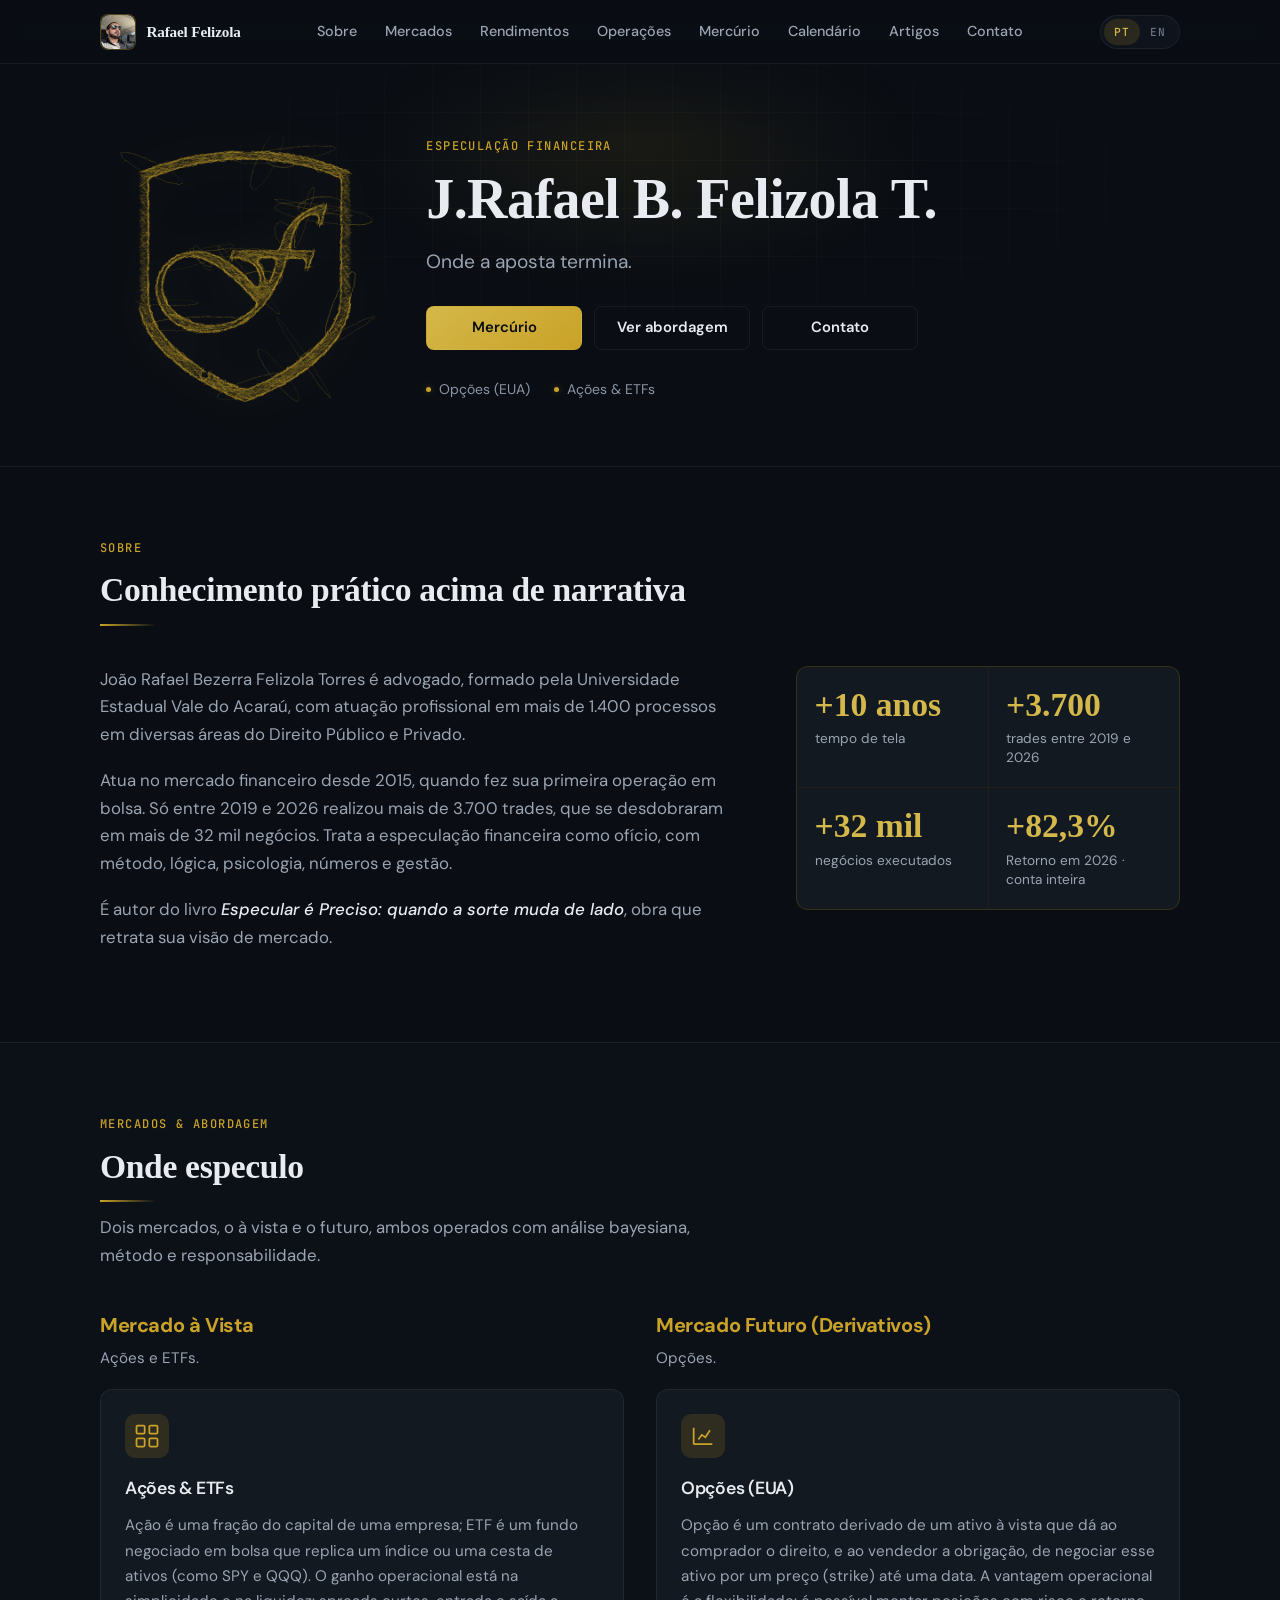
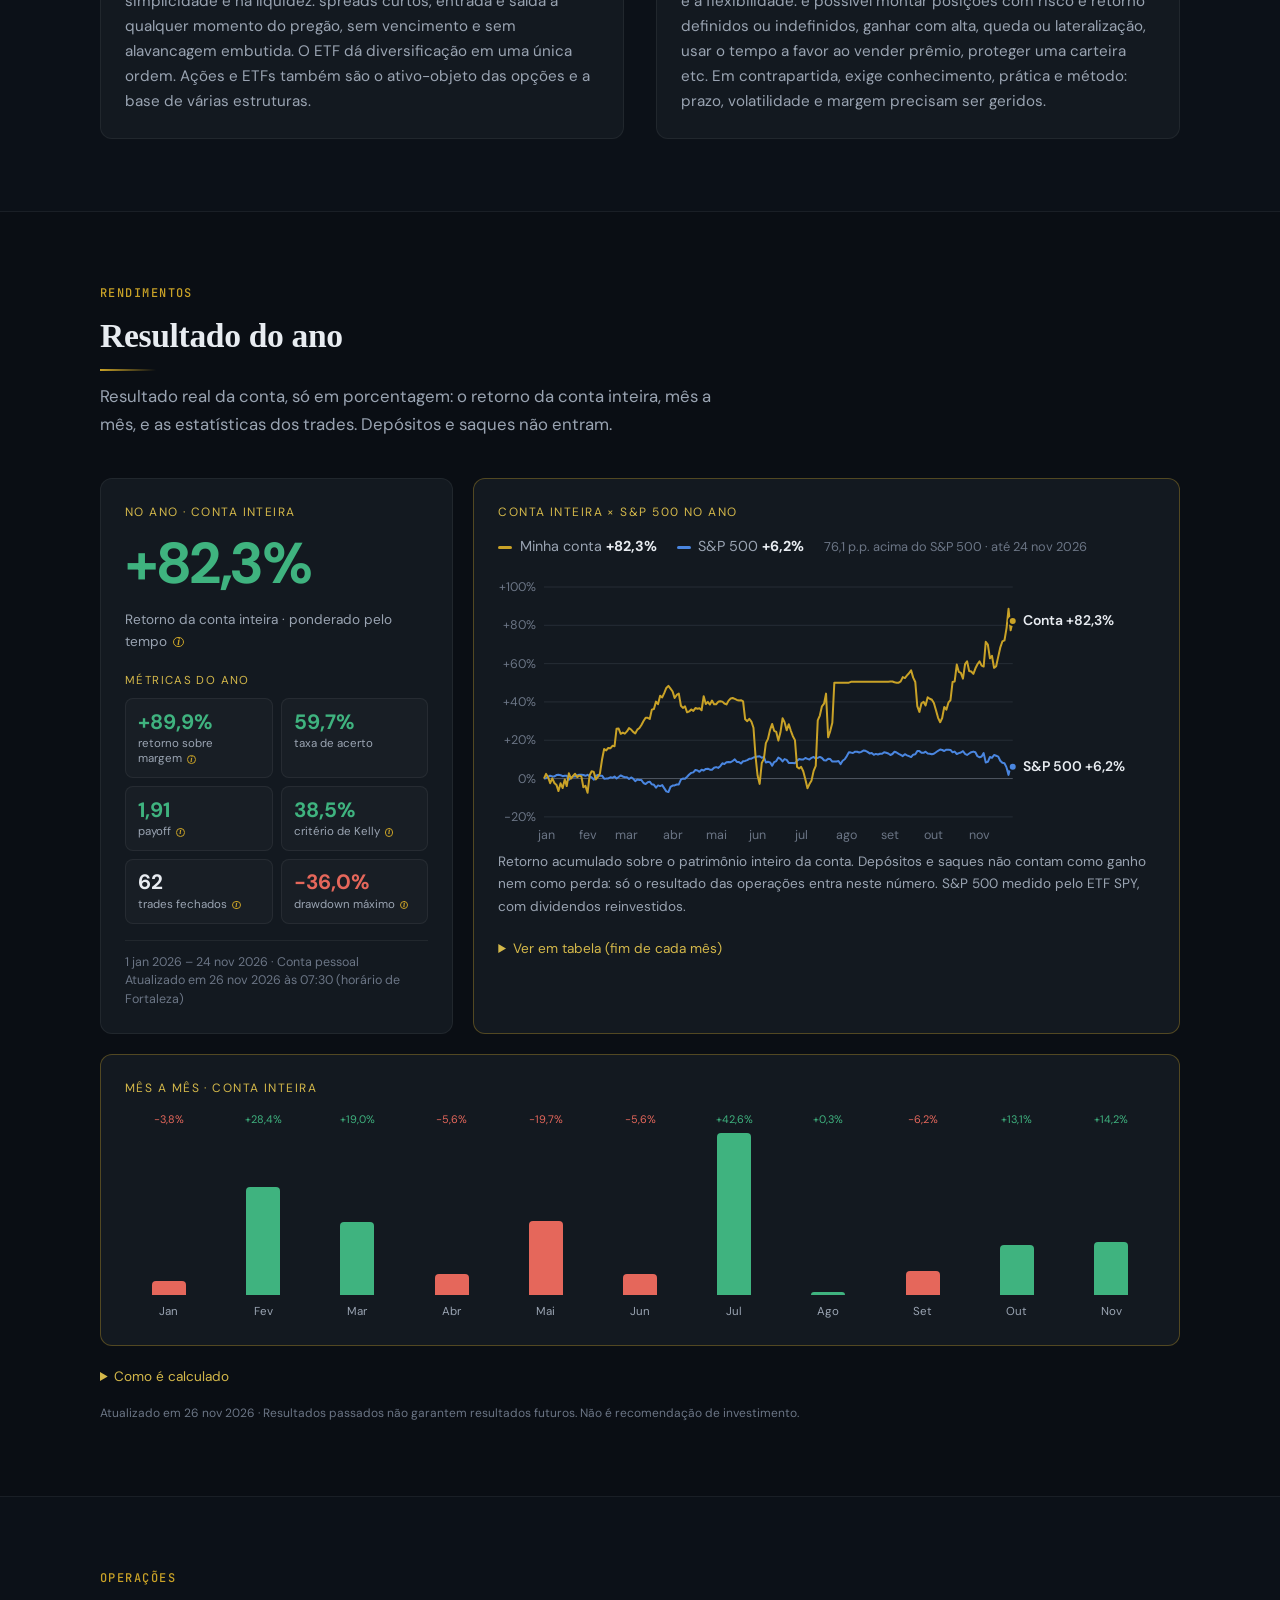
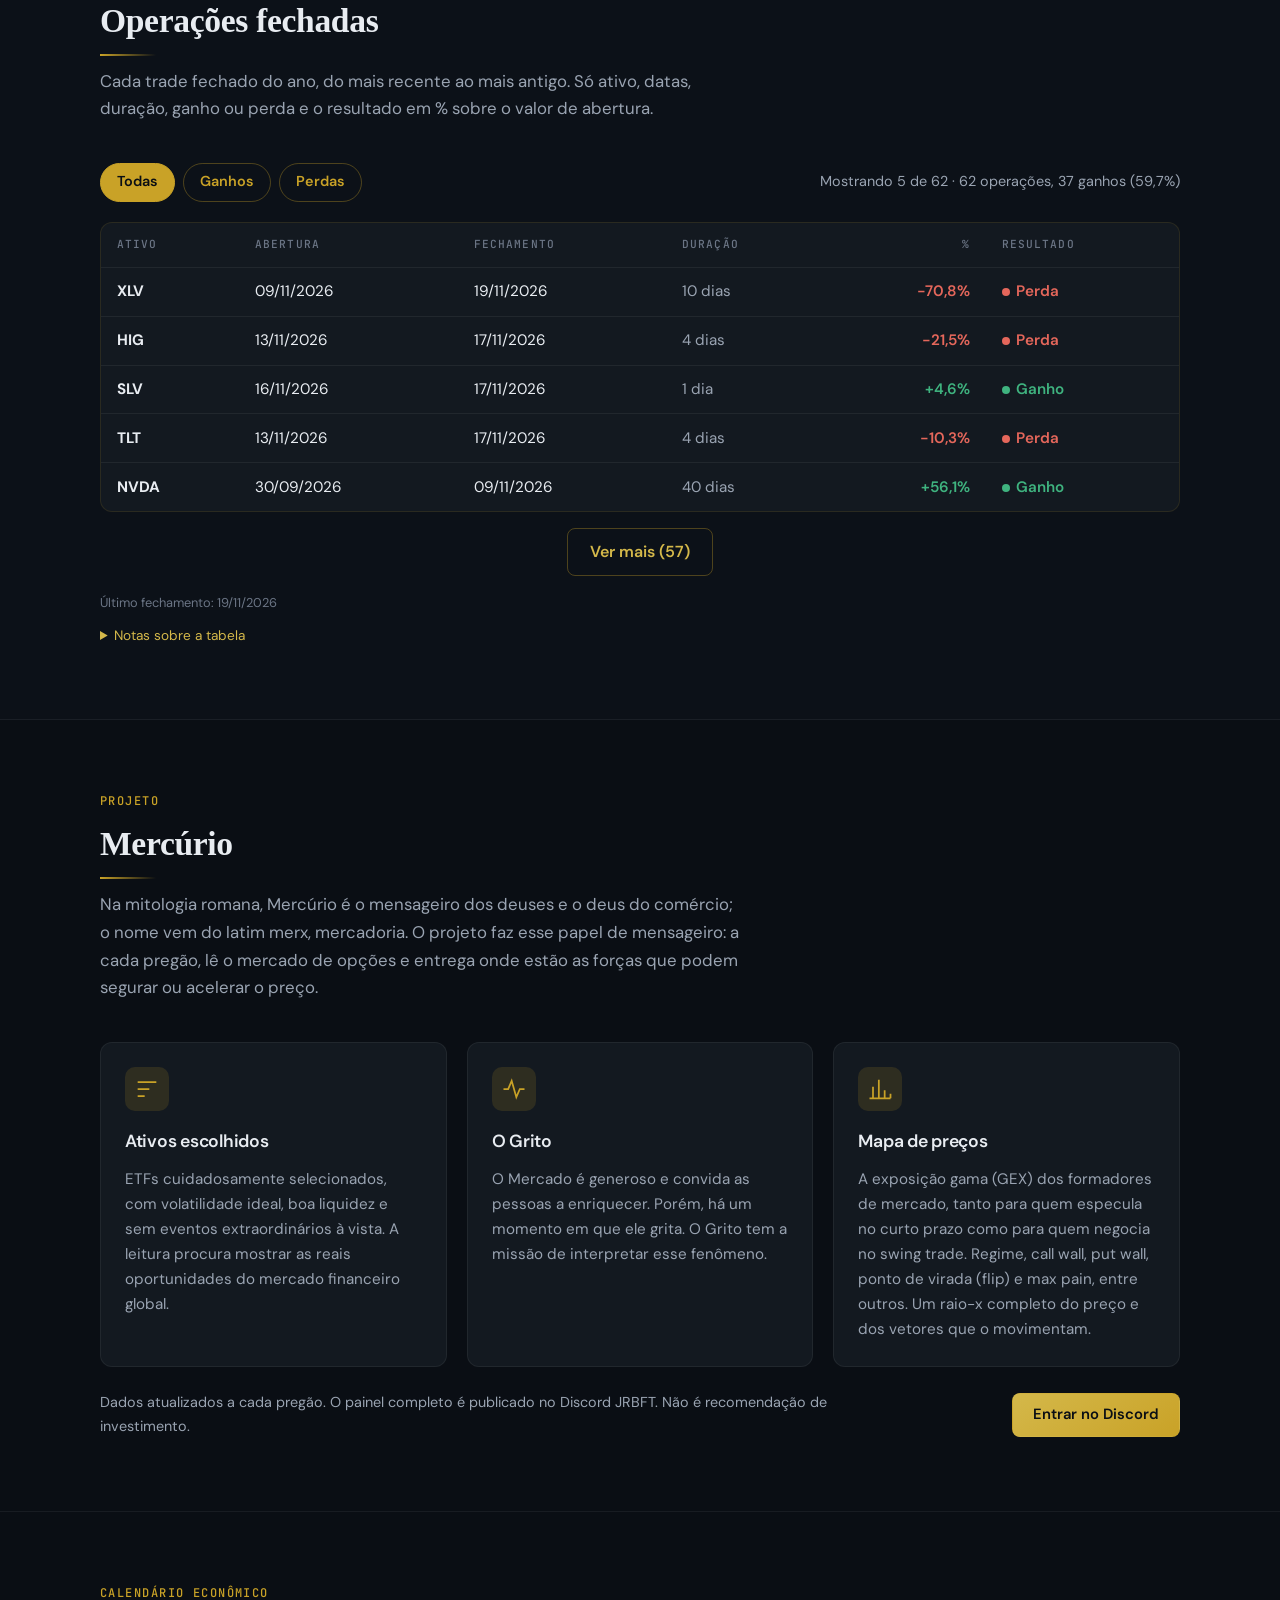
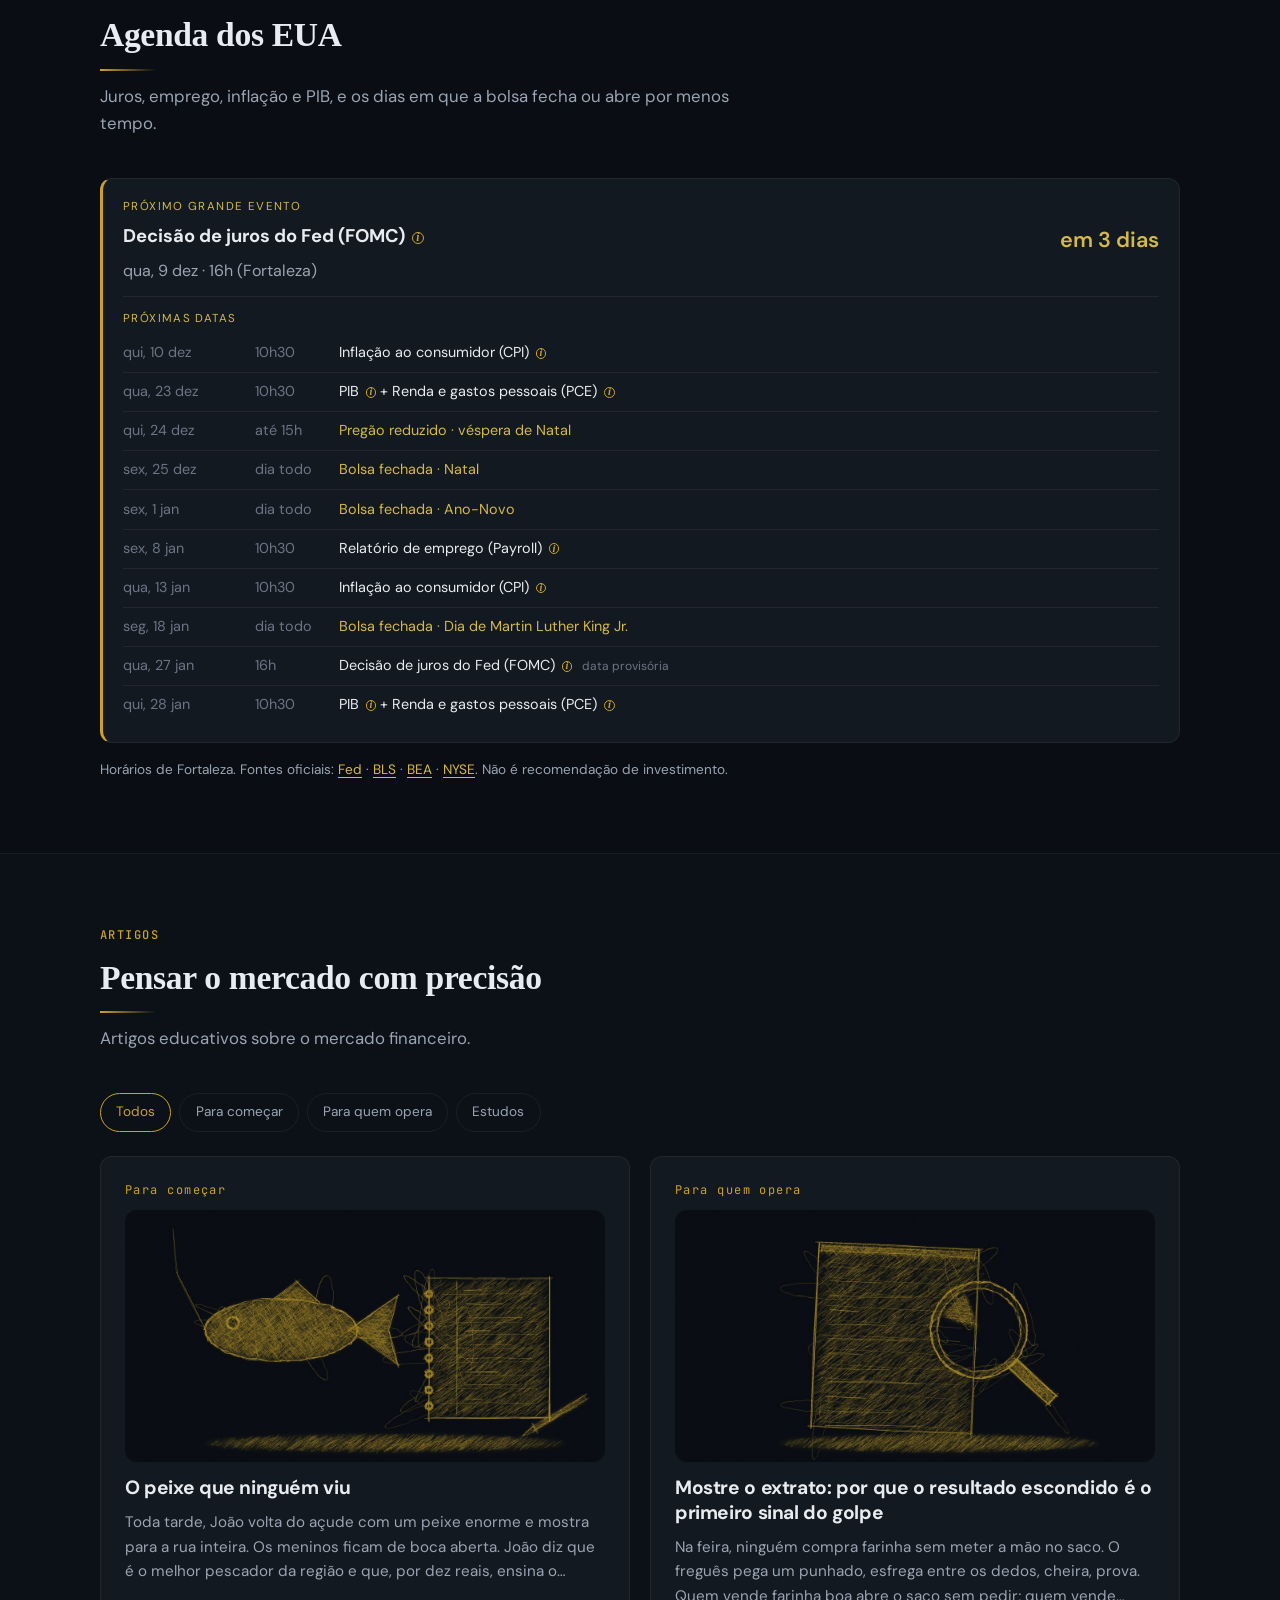
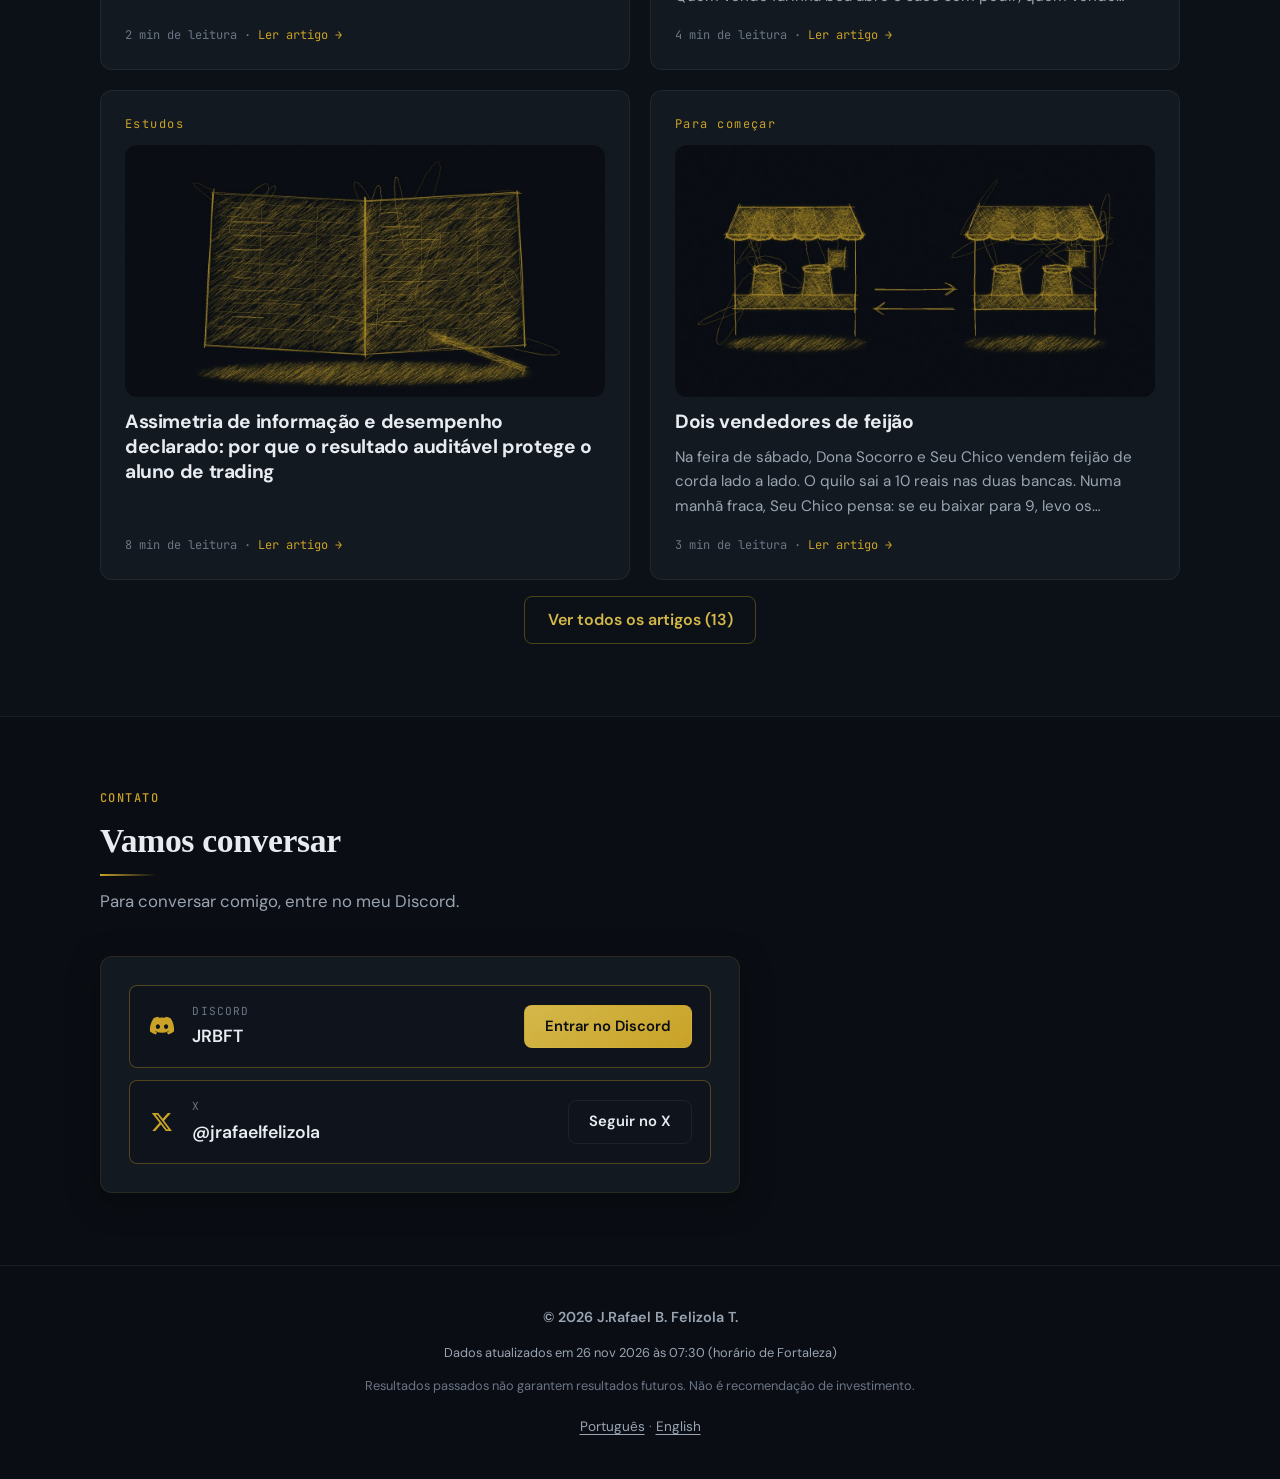
==== index.html @ 3a99558f "Site: atualizacao 2026-11-26 14:23 (publicado pelo Rafael via publicar-site.ps1)" ====
<!DOCTYPE html>
<html lang="pt-BR">
<head>
  <meta charset="UTF-8">
  <meta name="viewport" content="width=device-width, initial-scale=1.0">
  <meta name="description" content="J.Rafael B. Felizola T. — especulação com disciplina e responsabilidade em opções, ações & ETFs dos EUA.">
  <meta name="author" content="J.Rafael B. Felizola T.">
  <meta name="theme-color" content="#0a0e14">
  <link rel="canonical" href="https://felizolarafael-bot.github.io/rafael-felizola/">
  <meta property="og:type" content="website">
  <meta property="og:site_name" content="J.Rafael B. Felizola T.">
  <meta property="og:title" content="J.Rafael B. Felizola T. | Onde a aposta termina.">
  <meta property="og:description" content="Especulação com disciplina e responsabilidade em opções, ações &amp; ETFs dos EUA.">
  <meta property="og:url" content="https://felizolarafael-bot.github.io/rafael-felizola/">
  <meta property="og:image" content="https://felizolarafael-bot.github.io/rafael-felizola/assets/img/compartilhar.jpg">
  <meta property="og:image:width" content="1200">
  <meta property="og:image:height" content="630">
  <meta property="og:image:alt" content="J.Rafael B. Felizola T. — Onde a aposta termina.">
  <meta property="og:locale" content="pt_BR">
  <meta name="twitter:card" content="summary_large_image">
  <meta name="twitter:title" content="J.Rafael B. Felizola T. | Onde a aposta termina.">
  <meta name="twitter:description" content="Especulação com disciplina e responsabilidade em opções, ações &amp; ETFs dos EUA.">
  <meta name="twitter:image" content="https://felizolarafael-bot.github.io/rafael-felizola/assets/img/compartilhar.jpg">
  <title>J.Rafael B. Felizola T. | Trader de opções, ações e ETFs dos EUA</title>
  <link rel="preconnect" href="https://fonts.googleapis.com">
  <link rel="preconnect" href="https://fonts.gstatic.com" crossorigin>
  <link href="https://fonts.googleapis.com/css2?family=DM+Sans:ital,opsz,wght@0,9..40,400;0,9..40,500;0,9..40,600;0,9..40,700;1,9..40,400&family=EB+Garamond:ital,wght@0,400;0,500;0,600;0,700;1,400;1,500&family=JetBrains+Mono:wght@400;500&display=swap" rel="stylesheet">
  <link rel="stylesheet" href="assets/css/style.css?v=3e541e716c">
  <link rel="icon" href="assets/img/favicon.ico?v=e6ac0f9904" sizes="any">
  <link rel="icon" type="image/png" sizes="32x32" href="assets/img/favicon-32.png?v=fe10eb4a48">
  <link rel="apple-touch-icon" href="assets/img/apple-touch-icon.png?v=87b5f9a053">
  <script type="application/ld+json">
  {"@context":"https://schema.org","@type":"WebSite","name":"J.Rafael B. Felizola T.","url":"https://felizolarafael-bot.github.io/rafael-felizola/","inLanguage":["pt-BR","en"],"author":{"@type":"Person","name":"J.Rafael B. Felizola T.","url":"https://felizolarafael-bot.github.io/rafael-felizola/","image":"https://felizolarafael-bot.github.io/rafael-felizola/assets/img/foto.jpg","jobTitle":"Trader"}}
  </script>
</head>
<body>
  <a class="skip-link" href="#main" data-i18n="skip">Ir para o conteúdo</a>

  <header class="site-header">
    <div class="container header-inner">
      <a href="#hero" class="logo" aria-label="Rafael Felizola">
        <span class="logo-mark logo-photo"><img src="assets/img/foto.jpg?v=6bd47fc9e8" alt="" width="36" height="36"></span>
        <span class="logo-text">Rafael Felizola</span>
      </a>
      <nav class="nav" aria-label="Principal">
        <ul class="nav-list">
          <li><a href="#about" data-i18n="nav.about">Sobre</a></li>
          <li><a href="#markets" data-i18n="nav.markets">Mercados</a></li>
          <li><a href="#performance" data-i18n="nav.perf">Rendimentos</a></li>
          <li><a href="#trades" data-i18n="nav.trades">Operações</a></li>
          <li><a href="#mercurio" data-i18n="nav.gex">Mercúrio</a></li>
          <li><a href="#calendar" data-i18n="nav.calendar">Calendário</a></li>
          <li><a href="#insights" data-i18n="nav.insights">Artigos</a></li>
          <li><a href="#contact" data-i18n="nav.contact">Contato</a></li>
        </ul>
      </nav>
      <div class="header-actions">
        <div class="lang-switcher" role="group" aria-label="Idioma / Language">
          <button type="button" class="lang-btn is-active" data-lang="pt" aria-pressed="true">PT</button>
          <button type="button" class="lang-btn" data-lang="en" aria-pressed="false">EN</button>
        </div>
        <button type="button" class="menu-toggle" aria-expanded="false" aria-controls="mobile-nav" aria-label="Menu">
          <span class="menu-bar"></span><span class="menu-bar"></span><span class="menu-bar"></span>
        </button>
      </div>
    </div>
    <nav id="mobile-nav" class="mobile-nav" hidden>
      <ul>
        <li><a href="#about" data-i18n="nav.about">Sobre</a></li>
        <li><a href="#markets" data-i18n="nav.markets">Mercados</a></li>
        <li><a href="#performance" data-i18n="nav.perf">Rendimentos</a></li>
        <li><a href="#trades" data-i18n="nav.trades">Operações</a></li>
        <li><a href="#mercurio" data-i18n="nav.gex">Mercúrio</a></li>
        <li><a href="#calendar" data-i18n="nav.calendar">Calendário</a></li>
        <li><a href="#insights" data-i18n="nav.insights">Artigos</a></li>
        <li><a href="#contact" data-i18n="nav.contact">Contato</a></li>
      </ul>
    </nav>
  </header>

  <main id="main">
    <!-- 1. INÍCIO -->
    <section id="hero" class="hero">
      <div class="hero-grid" aria-hidden="true"></div>
      <div class="container hero-inner hero-brand">
        <img class="hero-shield" src="assets/img/brasao.png?v=621fefd717" alt="">
        <div class="hero-text">
        <p class="eyebrow" data-i18n="hero.eyebrow">Especulação financeira</p>
        <h1 class="hero-title">J.Rafael B. Felizola&nbsp;T.</h1>
        <p class="hero-tagline" data-i18n="hero.tagline">Onde a aposta termina.</p>
        <div class="hero-actions">
          <a href="#mercurio" class="btn btn-primary" data-i18n="hero.cta_gex">Mercúrio</a>
          <a href="#markets" class="btn btn-ghost" data-i18n="hero.cta_primary">Ver abordagem</a>
          <a href="#contact" class="btn btn-ghost" data-i18n="hero.cta_secondary">Contato</a>
        </div>
        <ul class="hero-markets" aria-label="Mercados">
          <li><span class="dot"></span><span data-i18n="hero.m1">Opções (EUA)</span></li>
          <li><span class="dot"></span><span data-i18n="hero.m2">Ações &amp; ETFs</span></li>
        </ul>
        </div>
      </div>
    </section>

    <!-- 2. SOBRE -->
    <section id="about" class="section">
      <div class="container">
        <header class="section-header">
          <p class="eyebrow" data-i18n="about.eyebrow">Sobre</p>
          <h2 data-i18n="about.title">Conhecimento prático acima de narrativa</h2>
        </header>
        <div class="about-layout">
        <div class="about-copy">
          <p data-i18n="about.lead">João Rafael Bezerra Felizola Torres é advogado, formado pela Universidade Estadual Vale do Acaraú, com atuação profissional em mais de 1.400 processos em diversas áreas do Direito Público e Privado.</p>
          <p data-i18n="about.p2">Atua no mercado financeiro desde 2015, quando fez sua primeira operação em bolsa. Só entre 2019 e 2026 realizou mais de 3.700 trades, que se desdobraram em mais de 32 mil negócios. Trata a especulação financeira como ofício, com método, lógica, psicologia, números e gestão.</p>
          <p data-i18n="about.p3" data-i18n-html>É autor do livro <em>Especular é Preciso: quando a sorte muda de lado</em>, obra que retrata sua visão de mercado.</p>
        </div>
        <dl class="about-facts">
          <div><dt id="about-years">+10 anos</dt><dd data-i18n="about.f1">tempo de tela</dd></div>
          <div><dt data-i18n="about.n2">+3.700</dt><dd data-i18n="about.f2">trades entre 2019 e 2026</dd></div>
          <div><dt data-i18n="about.n3">+32 mil</dt><dd data-i18n="about.f3">negócios executados</dd></div>
          <div><dt id="about-roi">—</dt><dd id="about-roi-l">Retorno no ano · conta inteira</dd></div>
        </dl>
        </div>
      </div>
    </section>

    <!-- 3. MERCADOS -->
    <section id="markets" class="section section-alt">
      <div class="container">
        <header class="section-header">
          <p class="eyebrow" data-i18n="markets.eyebrow">Mercados &amp; abordagem</p>
          <h2 data-i18n="markets.title">Onde especulo</h2>
          <p class="section-lead" data-i18n="markets.lead">Dois mercados, o à vista e o futuro, ambos operados com análise bayesiana, método e responsabilidade.</p>
        </header>
        <div class="market-groups">
          <div class="market-group">
            <h3 class="market-group-title" data-i18n="markets.spot_title">Mercado à Vista</h3>
            <p class="market-group-lead" data-i18n="markets.spot_lead">Ações e ETFs.</p>
            <div class="cards market-cards">
              <article class="card">
                <div class="card-icon" aria-hidden="true">
                  <svg width="28" height="28" viewBox="0 0 24 24" fill="none" stroke="currentColor" stroke-width="1.5"><rect x="3" y="3" width="7" height="7" rx="1"/><rect x="14" y="3" width="7" height="7" rx="1"/><rect x="3" y="14" width="7" height="7" rx="1"/><rect x="14" y="14" width="7" height="7" rx="1"/></svg>
                </div>
                <h3 data-i18n="markets.eq_title">Ações &amp; ETFs</h3>
                <p data-i18n="markets.eq_body">Ação é uma fração do capital de uma empresa; ETF é um fundo negociado em bolsa que replica um índice ou uma cesta de ativos (como SPY e QQQ). O ganho operacional está na simplicidade e na liquidez: spreads curtos, entrada e saída a qualquer momento do pregão, sem vencimento e sem alavancagem embutida. O ETF dá diversificação em uma única ordem. Ações e ETFs também são o ativo-objeto das opções e a base de várias estruturas.</p>
              </article>
            </div>
          </div>
          <div class="market-group">
            <h3 class="market-group-title" data-i18n="markets.deriv_title">Mercado Futuro (Derivativos)</h3>
            <p class="market-group-lead" data-i18n="markets.deriv_lead">Opções.</p>
            <div class="cards market-cards">
              <article class="card">
                <div class="card-icon" aria-hidden="true">
                  <svg width="28" height="28" viewBox="0 0 24 24" fill="none" stroke="currentColor" stroke-width="1.5"><path d="M4 19V5M4 19h16M8 15l3-4 3 2 4-6"/></svg>
                </div>
                <h3 data-i18n="markets.opt_title">Opções (EUA)</h3>
                <p data-i18n="markets.opt_body">Opção é um contrato derivado de um ativo à vista que dá ao comprador o direito, e ao vendedor a obrigação, de negociar esse ativo por um preço (strike) até uma data. A vantagem operacional é a flexibilidade: é possível montar posições com risco e retorno definidos ou indefinidos, ganhar com alta, queda ou lateralização, usar o tempo a favor ao vender prêmio, proteger uma carteira etc. Em contrapartida, exige conhecimento, prática e método: prazo, volatilidade e margem precisam ser geridos.</p>
              </article>
            </div>
          </div>
        </div>
      </div>
    </section>

    <!-- 4. RENDIMENTOS (dados: data/performance.json, gerado pelo TT Journal) -->
    <section id="performance" class="section">
      <div class="container">
        <header class="section-header">
          <p class="eyebrow" data-i18n="perf.eyebrow">Rendimentos</p>
          <h2 data-i18n="perf.title">Resultado do ano</h2>
          <p class="section-lead" data-i18n="perf.lead">Resultado real da conta, só em porcentagem: o retorno da conta inteira, mês a mês, e as estatísticas dos trades. Depósitos e saques não entram.</p>
        </header>
        <div id="perf-root" class="perf">
          <p class="perf-empty" data-i18n="perf.loading">Carregando dados…</p>
        </div>
      </div>
    </section>

    <!-- 5. OPERAÇÕES FECHADAS (dados: data/trades-fechados.json, gerado pelo TT Journal; sem valores em dólar) -->
    <section id="trades" class="section section-alt">
      <div class="container">
        <header class="section-header">
          <p class="eyebrow" data-i18n="tr.eyebrow">Operações</p>
          <h2 data-i18n="tr.title">Operações fechadas</h2>
          <p class="section-lead" data-i18n="tr.lead">Cada trade fechado do ano, do mais recente ao mais antigo. Só ativo, datas, duração, ganho ou perda e o resultado em % sobre o valor de abertura.</p>
        </header>
        <div id="tr-root" class="tr">
          <p class="perf-empty" data-i18n="perf.loading">Carregando dados…</p>
        </div>
      </div>
    </section>

    <!-- 6. MERCÚRIO (descrição do projeto; o painel em si vai ao Discord JRBFT) -->
    <section id="mercurio" class="section">
      <div class="container">
        <header class="section-header">
          <p class="eyebrow" data-i18n="merc.eyebrow">Projeto</p>
          <h2 data-i18n="merc.title">Mercúrio</h2>
          <p class="section-lead" data-i18n="merc.lead">Na mitologia romana, Mercúrio é o mensageiro dos deuses e o deus do comércio; o nome vem do latim merx, mercadoria. O projeto faz esse papel de mensageiro: a cada pregão, lê o mercado de opções e entrega onde estão as forças que podem segurar ou acelerar o preço.</p>
        </header>
        <div class="cards merc-cards">
          <article class="card">
            <div class="card-icon" aria-hidden="true"><svg width="28" height="28" viewBox="0 0 24 24" fill="none" stroke="currentColor" stroke-width="1.5"><path d="M4 6h16M4 12h10M4 18h6"/></svg></div>
            <h3 data-i18n="merc.c1_title">Ativos escolhidos</h3>
            <p data-i18n="merc.c1_body" data-i18n-html>ETFs cuidadosamente selecionados, com volatilidade ideal, boa liquidez e sem eventos extraordinários à vista. A leitura procura mostrar as reais oportunidades do mercado financeiro global.</p>
          </article>
          <article class="card">
            <div class="card-icon" aria-hidden="true"><svg width="28" height="28" viewBox="0 0 24 24" fill="none" stroke="currentColor" stroke-width="1.5"><path d="M3 12h4l3-7 4 14 3-7h4"/></svg></div>
            <h3 data-i18n="merc.c2_title">O Grito</h3>
            <p data-i18n="merc.c2_body">O Mercado é generoso e convida as pessoas a enriquecer. Porém, há um momento em que ele grita. O Grito tem a missão de interpretar esse fenômeno.</p>
          </article>
          <article class="card">
            <div class="card-icon" aria-hidden="true"><svg width="28" height="28" viewBox="0 0 24 24" fill="none" stroke="currentColor" stroke-width="1.5"><path d="M3 20h18M6 20V10M11 20V4M16 20v-7M21 20v-4"/></svg></div>
            <h3 data-i18n="merc.c3_title">Mapa de preços</h3>
            <p data-i18n="merc.c3_body">A exposição gama (GEX) dos formadores de mercado, tanto para quem especula no curto prazo como para quem negocia no swing trade. Regime, call wall, put wall, ponto de virada (flip) e max pain, entre outros. Um raio-x completo do preço e dos vetores que o movimentam.</p>
          </article>
        </div>
        <div class="merc-foot">
          <p data-i18n="merc.foot">Dados atualizados a cada pregão. O painel completo é publicado no Discord JRBFT. Não é recomendação de investimento.</p>
          <a class="btn btn-primary" href="https://discord.gg/CA5g3wtX7" target="_blank" rel="noopener noreferrer" data-i18n="contact.dc_btn">Entrar no Discord</a>
        </div>
      </div>
    </section>

    <!-- 6b. CALENDARIO ECONOMICO DOS EUA (datas das agendas oficiais em data/agenda-eua.json; horarios de Fortaleza) -->
    <section id="calendar" class="section cal-section">
      <div class="container">
        <header class="section-header">
          <p class="eyebrow" data-i18n="cal.eyebrow">Calendário econômico</p>
          <h2 data-i18n="cal.title">Agenda dos EUA</h2>
          <p class="section-lead" data-i18n="cal.lead">Juros, emprego, inflação e PIB, e os dias em que a bolsa fecha ou abre por menos tempo.</p>
        </header>
        <div id="cal-next" class="cal-next" aria-live="polite" hidden></div>
        <p class="cal-src"><span data-i18n="cal.src">Horários de Fortaleza. Fontes oficiais:</span>
          <a href="https://www.federalreserve.gov/monetarypolicy/fomccalendars.htm" target="_blank" rel="noopener">Fed</a> ·
          <a href="https://www.bls.gov/schedule/" target="_blank" rel="noopener">BLS</a> ·
          <a href="https://www.bea.gov/news/schedule" target="_blank" rel="noopener">BEA</a> ·
          <a href="https://www.nyse.com/trade/hours-calendars" target="_blank" rel="noopener">NYSE</a>.
          <span data-i18n="cal.note">Não é recomendação de investimento.</span></p>
      </div>
    </section>

    <!-- 5. INSIGHTS -->
    <section id="insights" class="section section-alt">
      <div class="container">
        <header class="section-header">
          <p class="eyebrow" data-i18n="insights.eyebrow">Artigos</p>
          <h2 data-i18n="insights.title">Pensar o mercado com precisão</h2>
          <p class="section-lead" data-i18n="insights.lead">Artigos educativos sobre o mercado financeiro.</p>
        </header>
        <div id="ins-root" class="ins"></div>
      </div>
    </section>

    <!-- 6. CONTATO (e-mail provisório) -->
    <section id="contact" class="section">
      <div class="container contact-inner">
        <header class="section-header">
          <p class="eyebrow" data-i18n="contact.eyebrow">Contato</p>
          <h2 data-i18n="contact.title">Vamos conversar</h2>
          <p class="section-lead" data-i18n="contact.lead">Para conversar comigo, entre no meu Discord.</p>
        </header>
        <div class="contact-card">
          <div class="contact-discord">
            <svg class="contact-dc-icon" viewBox="0 0 24 24" width="28" height="28" aria-hidden="true"><path fill="currentColor" d="M19.3 5.3A16.6 16.6 0 0 0 15.2 4l-.5 1a15.4 15.4 0 0 0-5.4 0l-.5-1a16.6 16.6 0 0 0-4.1 1.3C2.1 9.2 1.4 13 1.7 16.7a16.7 16.7 0 0 0 5 2.5l1.1-1.7a10.8 10.8 0 0 1-1.7-.8l.4-.3a11.9 11.9 0 0 0 11 0l.4.3c-.5.3-1.1.6-1.7.8l1.1 1.7a16.6 16.6 0 0 0 5-2.5c.4-4.3-.7-8-2.9-11.4ZM8.5 14.5c-1 0-1.8-.9-1.8-2s.8-2 1.8-2 1.8.9 1.8 2-.8 2-1.8 2Zm7 0c-1 0-1.8-.9-1.8-2s.8-2 1.8-2 1.8.9 1.8 2-.8 2-1.8 2Z"/></svg>
            <div class="contact-dc-text">
              <span class="contact-label" data-i18n="contact.dc_label">Discord</span>
              <span class="contact-dc-name">JRBFT</span>
            </div>
            <a class="btn btn-primary contact-dc-btn" href="https://discord.gg/CA5g3wtX7" target="_blank" rel="noopener noreferrer" data-i18n="contact.dc_btn">Entrar no Discord</a>
          </div>
          <div class="contact-discord contact-x">
            <svg class="contact-dc-icon" viewBox="-2 -2 28 28" width="28" height="28" aria-hidden="true"><path fill="currentColor" d="M17.8 3h3.1l-6.8 7.7L22 21h-6.2l-4.9-6.4L5.3 21H2.2l7.2-8.3L1.8 3h6.4l4.4 5.8L17.8 3Zm-1.1 16.2h1.7L7.4 4.7H5.6l11.1 14.5Z"/></svg>
            <div class="contact-dc-text">
              <span class="contact-label" data-i18n="contact.x_label">X</span>
              <span class="contact-dc-name">@jrafaelfelizola</span>
            </div>
            <a class="btn btn-ghost contact-dc-btn" href="https://x.com/jrafaelfelizola" target="_blank" rel="noopener noreferrer" data-i18n="contact.x_btn">Seguir no X</a>
          </div>
        </div>
      </div>
    </section>
  </main>

  <footer class="site-footer">
    <div class="container footer-inner">
      <p class="footer-brand">© <span id="year"></span> J.Rafael B. Felizola T.</p>
      <p class="footer-updated" id="site-updated" hidden></p>
      <p class="footer-disclaimer" data-i18n="footer.disclaimer">Resultados passados não garantem resultados futuros. Não é recomendação de investimento.</p>
      <p class="footer-lang">
        <button type="button" class="lang-btn-text" data-lang="pt">Português</button>
        <span aria-hidden="true">·</span>
        <button type="button" class="lang-btn-text" data-lang="en">English</button>
      </p>
    </div>
  </footer>

  <script src="assets/js/main.js?v=78c9b41083"></script>
  <script src="assets/js/performance.js?v=08fd73a14f"></script>
  <script src="assets/js/benchmark.js?v=2680a35078"></script>
  <script src="assets/js/trades.js?v=4a24140e8b"></script>
  <script src="assets/js/insights.js?v=221264cdf0"></script>
  <script src="assets/js/calendario.js?v=82afa8d79d"></script>
  <script data-goatcounter="https://felizola.goatcounter.com/count" async src="//gc.zgo.at/count.js"></script>
</body>
</html>
---- assets/css/style.css ----
/* ==========================================================================
   Rafael Felizola — site pessoal
   Visual escuro com detalhes dourados · mobile-first
   ========================================================================== */
:root {
  --bg: #0a0e14;
  --bg-elevated: #0f141c;
  --bg-card: #131920;
  --bg-alt: #0c1118;
  --border: rgba(201, 162, 39, 0.12);
  --border-subtle: rgba(255, 255, 255, 0.06);
  --text: #e8ecf1;
  --text-muted: #9aa4b2;
  --text-dim: #6b7585;
  --gold: #c9a227;
  --gold-soft: #d4b84a;
  --gold-dim: rgba(201, 162, 39, 0.15);
  --accent-line: rgba(201, 162, 39, 0.35);
  --focus: #e8c547;
  --pos: #3fb37f;
  --neg: #e5675b;
  --radius: 12px;
  --radius-sm: 8px;
  --shadow: 0 8px 32px rgba(0, 0, 0, 0.35);
  --font: "DM Sans", system-ui, -apple-system, sans-serif;
  --serif: "EB Garamond", Garamond, "Times New Roman", serif;
  --mono: "JetBrains Mono", ui-monospace, monospace;
  --header-h: 64px;
  --container: 1080px;
  --ease: cubic-bezier(0.22, 1, 0.36, 1);
  color-scheme: dark;
}
*, *::before, *::after { box-sizing: border-box; }
html { scroll-behavior: smooth; scroll-padding-top: calc(var(--header-h) + 12px); }
body {
  margin: 0; font-family: var(--font); font-size: 1rem; line-height: 1.65;
  color: var(--text); background: var(--bg);
  -webkit-font-smoothing: antialiased; text-rendering: optimizeLegibility;
}
img, svg { display: block; max-width: 100%; }
a { color: var(--gold-soft); text-decoration-thickness: 1px; text-underline-offset: 3px; }
a:hover { color: var(--focus); }
:focus-visible { outline: 2px solid var(--focus); outline-offset: 3px; }
.sr-only { position: absolute; width: 1px; height: 1px; padding: 0; margin: -1px; overflow: hidden; clip: rect(0,0,0,0); white-space: nowrap; border: 0; }
.skip-link {
  position: absolute; top: -100px; left: 16px; z-index: 1000; padding: .6rem 1rem;
  background: var(--gold); color: var(--bg); font-weight: 600; border-radius: var(--radius-sm); text-decoration: none;
}
.skip-link:focus { top: 12px; }
.container { width: min(100% - 2rem, var(--container)); margin-inline: auto; }

/* Header */
.site-header {
  position: sticky; top: env(safe-area-inset-top, 0px); z-index: 100; height: var(--header-h);
  background: rgba(10, 14, 20, 0.85);
  backdrop-filter: blur(12px); -webkit-backdrop-filter: blur(12px);
  border-bottom: 1px solid var(--border-subtle);
}
.header-inner { display: flex; align-items: center; justify-content: space-between; height: var(--header-h); gap: 1rem; }
.logo { display: inline-flex; align-items: center; gap: .65rem; text-decoration: none; color: var(--text); }
.logo:hover { color: var(--text); }
.logo-mark {
  display: grid; place-items: center; width: 36px; height: 36px;
  font-family: var(--mono); font-size: .75rem; font-weight: 500; letter-spacing: .02em;
  color: var(--bg); background: linear-gradient(145deg, var(--gold-soft), var(--gold)); border-radius: 8px;
}
.logo-text { font-weight: 600; font-size: .95rem; letter-spacing: -.01em; }
.nav { display: none; }
.nav-list { display: flex; gap: .25rem; list-style: none; margin: 0; padding: 0; }
.nav-list a {
  display: block; padding: .45rem .75rem; color: var(--text-muted); text-decoration: none;
  font-size: .9rem; font-weight: 500; border-radius: 6px;
  transition: color .2s var(--ease), background .2s var(--ease);
}
.nav-list a:hover { color: var(--text); background: rgba(255, 255, 255, .04); }
.header-actions { display: flex; align-items: center; gap: .75rem; }
.lang-switcher { display: inline-flex; padding: 3px; background: var(--bg-elevated); border: 1px solid var(--border-subtle); border-radius: 999px; }
.lang-btn {
  appearance: none; border: 0; background: transparent; color: var(--text-dim);
  font-family: var(--mono); font-size: .7rem; font-weight: 500; letter-spacing: .06em;
  padding: .35rem .65rem; border-radius: 999px; cursor: pointer; transition: color .2s, background .2s;
}
.lang-btn.is-active { background: var(--gold-dim); color: var(--gold-soft); }
.lang-btn:hover:not(.is-active) { color: var(--text-muted); }
.menu-toggle {
  display: flex; flex-direction: column; justify-content: center; gap: 5px; width: 40px; height: 40px; padding: 8px;
  border: 1px solid var(--border-subtle); border-radius: 8px; background: transparent; cursor: pointer;
}
.menu-bar { display: block; height: 2px; background: var(--text-muted); border-radius: 1px; transition: transform .25s var(--ease), opacity .2s; }
.menu-toggle[aria-expanded="true"] .menu-bar:nth-child(1) { transform: translateY(7px) rotate(45deg); }
.menu-toggle[aria-expanded="true"] .menu-bar:nth-child(2) { opacity: 0; }
.menu-toggle[aria-expanded="true"] .menu-bar:nth-child(3) { transform: translateY(-7px) rotate(-45deg); }
.mobile-nav {
  position: absolute; top: var(--header-h); left: 0; right: 0;
  background: var(--bg-elevated); border-bottom: 1px solid var(--border-subtle); padding: .75rem 1rem 1.25rem;
}
.mobile-nav[hidden] { display: none; }
.mobile-nav ul { list-style: none; margin: 0; padding: 0; }
.mobile-nav a { display: block; padding: .85rem .5rem; color: var(--text); text-decoration: none; font-weight: 500; border-bottom: 1px solid var(--border-subtle); }
.mobile-nav li:last-child a { border-bottom: 0; }
@media (min-width: 768px) {
  .nav { display: block; }
  .menu-toggle, .mobile-nav { display: none !important; }
}
@media (max-width: 480px) { .logo-text { display: none; } }

/* Buttons */
.btn {
  display: inline-flex; align-items: center; justify-content: center; gap: .4rem; padding: .75rem 1.25rem;
  font-family: inherit; font-size: .925rem; font-weight: 600; line-height: 1.2; border-radius: 8px;
  text-decoration: none; border: 1px solid transparent; cursor: pointer;
  transition: background .2s, color .2s, border-color .2s, transform .15s;
}
.btn:active { transform: translateY(1px); }
.btn-primary { background: linear-gradient(145deg, var(--gold-soft), var(--gold)); color: var(--bg); }
.btn-primary:hover { color: var(--bg); filter: brightness(1.06); }
.btn-ghost { background: transparent; color: var(--text); border-color: var(--border-subtle); }
.btn-ghost:hover { border-color: var(--accent-line); color: var(--gold-soft); background: rgba(201, 162, 39, .06); }

/* Hero */
.hero { position: relative; padding: 4.5rem 0 4rem; overflow: hidden; border-bottom: 1px solid var(--border-subtle); }
.hero-grid {
  position: absolute; inset: 0; pointer-events: none;
  background-image:
    linear-gradient(rgba(201, 162, 39, .04) 1px, transparent 1px),
    linear-gradient(90deg, rgba(201, 162, 39, .04) 1px, transparent 1px);
  background-size: 48px 48px;
  -webkit-mask-image: radial-gradient(ellipse 70% 60% at 50% 30%, black 20%, transparent 70%);
          mask-image: radial-gradient(ellipse 70% 60% at 50% 30%, black 20%, transparent 70%);
}
.hero-grid::after {
  content: ""; position: absolute; top: -20%; left: 50%; transform: translateX(-50%);
  width: min(600px, 90vw); height: 320px;
  background: radial-gradient(ellipse, rgba(201, 162, 39, .08), transparent 70%);
}
.hero-inner { position: relative; max-width: 720px; }
.eyebrow {
  margin: 0 0 .75rem; font-family: var(--mono); font-size: .75rem; font-weight: 500;
  letter-spacing: .12em; text-transform: uppercase; color: var(--gold);
}
.hero-title { margin: 0 0 1rem; font-size: clamp(2.25rem, 6vw, 3.5rem); font-weight: 700; letter-spacing: -.03em; line-height: 1.1; }
.hero-tagline { margin: 0 0 2rem; font-size: clamp(1.05rem, 2.5vw, 1.2rem); color: var(--text-muted); max-width: 36em; }
.hero-actions { display: flex; flex-wrap: wrap; gap: .75rem; margin-bottom: 2.5rem; }
.hero-markets { display: flex; flex-wrap: wrap; gap: .75rem 1.5rem; list-style: none; margin: 0; padding: 0; font-size: .875rem; color: var(--text-dim); }
.hero-markets li { display: inline-flex; align-items: center; }
.hero-markets .dot {
  display: inline-block; width: 6px; height: 6px; margin-right: .5rem; border-radius: 50%;
  background: var(--gold); box-shadow: 0 0 8px rgba(201, 162, 39, .5);
}

/* Sections */
.section { padding: 4.5rem 0; }
.section-alt { background: var(--bg-alt); border-block: 1px solid var(--border-subtle); }
.section-header { margin-bottom: 2.5rem; max-width: 40rem; }
.section-header h2 { margin: 0 0 .75rem; font-size: clamp(1.6rem, 3.5vw, 2.1rem); font-weight: 700; letter-spacing: -.025em; line-height: 1.2; }
.section-lead { margin: 0; color: var(--text-muted); font-size: 1.05rem; }

/* Sobre */
.about-copy p { margin: 0 0 1.15rem; color: var(--text-muted); font-size: 1.05rem; max-width: 40rem; }

/* Cards (mercados + insights) */
.cards { display: grid; gap: 1.25rem; }
@media (min-width: 640px) { .markets-cards, .insight-cards { grid-template-columns: repeat(3, 1fr); } }
.market-groups { display: grid; gap: 2.5rem; }
.market-group-title { margin: 0 0 .25rem; font-size: 1.25rem; font-weight: 700; letter-spacing: -.02em; color: var(--gold); }
.market-group-lead { margin: 0 0 1.1rem; color: var(--text-muted); font-size: .95rem; }
@media (min-width: 768px) { .market-groups { grid-template-columns: 1fr 1fr; gap: 2rem; align-items: start; } }
.card {
  padding: 1.5rem; background: var(--bg-card); border: 1px solid var(--border-subtle); border-radius: var(--radius);
  transition: border-color .25s var(--ease), transform .25s var(--ease);
}
.card:hover { border-color: var(--accent-line); transform: translateY(-2px); }
.card-icon {
  display: grid; place-items: center; width: 44px; height: 44px; margin-bottom: 1rem;
  color: var(--gold); background: var(--gold-dim); border-radius: 10px;
}
.card h3 { margin: 0 0 .65rem; font-size: 1.1rem; font-weight: 600; letter-spacing: -.015em; }
.card p { margin: 0; color: var(--text-muted); font-size: .95rem; }

/* Insights */
.insight-card { display: flex; flex-direction: column; gap: .5rem; }
.badge {
  align-self: flex-start; padding: .2rem .55rem; font-family: var(--mono); font-size: .65rem; font-weight: 500;
  letter-spacing: .08em; text-transform: uppercase; color: var(--gold); background: var(--gold-dim); border-radius: 4px;
}
.insight-card time { font-family: var(--mono); font-size: .75rem; color: var(--text-dim); }
.insight-card h3 { margin-top: .25rem; }
.insight-meta { margin-top: auto; padding-top: 1rem; font-size: .8rem; color: var(--text-dim); font-family: var(--mono); }

/* Contato */
.contact-inner { max-width: 640px; }
.contact-card { padding: 1.75rem; background: var(--bg-card); border: 1px solid var(--border); border-radius: var(--radius); box-shadow: var(--shadow); }
.contact-email {
  display: flex; flex-direction: column; gap: .25rem; padding: 1rem 1.15rem;
  background: var(--bg-elevated); border: 1px solid var(--border-subtle); border-radius: var(--radius-sm);
}
.contact-label { font-family: var(--mono); font-size: .7rem; letter-spacing: .1em; text-transform: uppercase; color: var(--text-dim); }
.contact-value { font-size: 1.1rem; font-weight: 600; color: var(--gold-soft); word-break: break-all; user-select: all; }

/* Footer */
.site-footer { padding: 2.5rem 0; border-top: 1px solid var(--border-subtle); }
.footer-inner { display: flex; flex-direction: column; gap: .75rem; text-align: center; }
.footer-brand { margin: 0; font-size: .9rem; font-weight: 600; color: var(--text-muted); }
.footer-disclaimer { margin: 0 auto; font-size: .8rem; color: var(--text-dim); max-width: 36rem; }
.footer-lang { margin: .5rem 0 0; font-size: .85rem; color: var(--text-dim); }
.lang-btn-text {
  appearance: none; border: 0; background: none; padding: 0; font-family: inherit; font-size: inherit;
  color: var(--text-muted); cursor: pointer; text-decoration: underline; text-underline-offset: 3px;
}
.lang-btn-text:hover { color: var(--gold-soft); }

/* Rendimentos */
.perf-grid { display: grid; gap: 1.25rem; grid-template-columns: 1fr; }
@media (min-width: 860px) { .perf-grid { grid-template-columns: 1fr 2fr; } }
.perf-months { border-color: var(--accent-line); }
.perf-ytd { display: flex; flex-direction: column; justify-content: center; }
.perf-kicker { margin: 0 0 .75rem; font-family: var(--mono); font-size: .75rem; letter-spacing: .12em; text-transform: uppercase; color: var(--gold-soft); }
.card .perf-big { margin: 0 0 .75rem; font-size: clamp(2.6rem, 6vw, 3.6rem); font-weight: 700; line-height: 1; letter-spacing: -.02em; font-variant-numeric: tabular-nums; color: var(--text); }
.card .perf-sub { margin: .25rem 0 0; font-size: .85rem; color: var(--text-muted); }
.perf-stats { display: flex; gap: 1.5rem; margin: .5rem 0 1rem; }
.perf-stat { display: flex; flex-direction: column; }
.perf-stat-v { font-size: 1.35rem; font-weight: 700; font-variant-numeric: tabular-nums; color: var(--text); }
.perf-stat-l { font-size: .75rem; color: var(--text-muted); }
.perf-bars { display: flex; align-items: flex-end; gap: .4rem; height: 210px; }
.perf-bar-col { flex: 1; display: flex; flex-direction: column; align-items: center; height: 100%; min-width: 0; cursor: default; }
.perf-bar-val { font-size: .68rem; margin-bottom: .3rem; white-space: nowrap; font-variant-numeric: tabular-nums; }
.perf-bar-track { flex: 1; width: 100%; display: flex; align-items: flex-end; justify-content: center; }
.perf-bar { width: 70%; max-width: 34px; border-radius: 4px 4px 0 0; }
.perf-bar-label { font-size: .72rem; color: var(--text-muted); margin-top: .4rem; }
.card .perf-big.pos, .card .perf-bar-val.pos { color: var(--pos); }
.card .perf-big.neg, .card .perf-bar-val.neg { color: var(--neg); }
.card .perf-bar-val.zero { color: var(--text-dim); }
.perf-bar.pos { background: var(--pos); }
.perf-bar.neg { background: var(--neg); }
.perf-bar.zero { background: transparent; }
.perf-method { margin-top: 1.25rem; font-size: .85rem; color: var(--text-muted); }
.perf-method summary { cursor: pointer; color: var(--gold-soft); }
.perf-method p { margin: .5rem 0 0; }
.perf-method strong { color: var(--text); }
.perf-foot { font-size: .75rem; color: var(--text-dim); margin: 1rem 0 0; }
.perf-empty { color: var(--text-muted); }
@media (max-width: 520px) { .perf-bar-val { font-size: .55rem; } .perf-bars { gap: .2rem; } }

/* Movimento reduzido */
@media (prefers-reduced-motion: reduce) {
  html { scroll-behavior: auto; }
  *, *::before, *::after { animation-duration: .01ms !important; transition-duration: .01ms !important; }
}
.perf-grid > * { min-width: 0; }
@media (max-width: 520px) { .perf-months { padding: 1.25rem 1rem; } .perf-bar-val { font-size: .5rem; letter-spacing: -.03em; } .perf-bar-label { font-size: .62rem; } }
.card .perf-kicker { font-family: var(--font); font-size: .75rem; letter-spacing: .12em; color: var(--gold-soft); margin-bottom: .75rem; }
@media (min-width: 768px) and (max-width: 1020px) { .nav-list a { padding: .45rem .5rem; font-size: .85rem; } .logo-text { display: none; } }
.logo-text { white-space: nowrap; }

/* Rendimentos: abas Total | Day Trade | Swing Trade */
.perf-tabs { display: flex; gap: .5rem; flex-wrap: wrap; margin: 0 0 1.5rem; }
.perf-tab { background: transparent; color: var(--gold); border: 1px solid var(--accent-line); border-radius: 999px; padding: .5rem 1.1rem; font: inherit; font-weight: 600; cursor: pointer; }
.perf-tab:hover { background: var(--gold-dim); }
.perf-tab.is-active { background: var(--gold); color: var(--bg); border-color: var(--gold); }
.perf-tab:focus-visible { outline: 2px solid var(--focus); outline-offset: 2px; }
#perf-root[hidden], .perf-panel[hidden] { display: none; }
.seg-grid { display: grid; grid-template-columns: repeat(auto-fit, minmax(260px, 1fr)); gap: 1rem; }
.seg-card { background: var(--bg-card); border: 1px solid var(--border); border-radius: var(--radius); padding: 1.4rem; box-shadow: var(--shadow); }
.seg-pct { font-size: 2.2rem; font-weight: 700; margin: 0 0 .8rem; }
.seg-pct.is-pos { color: var(--pos); } .seg-pct.is-neg { color: var(--neg); } .seg-pct.is-na { color: var(--text-dim); font-size: 1.4rem; }
.seg-stats { display: grid; grid-template-columns: auto 1fr; gap: .25rem 1rem; margin: 0 0 .8rem; color: var(--text-muted); }
.seg-stats dd { margin: 0; color: var(--text); text-align: right; }
.seg-base { color: var(--text-muted); font-size: .9rem; margin: 0 0 .4rem; }
.seg-date { color: var(--text-dim); font-size: .85rem; margin: 0; }
.seg-note { color: var(--text-muted); font-size: .9rem; margin: 1rem 0 0; border-left: 2px solid var(--accent-line); padding-left: .75rem; }

/* Operações fechadas */
.tr-bar { display: flex; flex-wrap: wrap; align-items: center; justify-content: space-between; gap: .75rem 1.5rem; margin: 0 0 1.25rem; }
.tr-chips { display: flex; flex-wrap: wrap; gap: .5rem; }
.tr-chip { background: transparent; color: var(--gold); border: 1px solid var(--accent-line); border-radius: 999px; padding: .4rem 1rem; font: inherit; font-size: .9rem; font-weight: 600; cursor: pointer; }
.tr-chip:hover { background: var(--gold-dim); }
.tr-chip.is-active { background: var(--gold); color: var(--bg); border-color: var(--gold); }
.tr-chip:focus-visible, .tr-more:focus-visible { outline: 2px solid var(--focus); outline-offset: 2px; }
.tr-summary { margin: 0; color: var(--text-muted); font-size: .9rem; font-variant-numeric: tabular-nums; }
.tr-wrap { overflow-x: auto; border: 1px solid var(--border); border-radius: var(--radius); background: var(--bg-card); }
.tr-table { width: 100%; border-collapse: collapse; font-size: .95rem; font-variant-numeric: tabular-nums; }
.tr-table th { text-align: left; padding: .8rem 1rem; font-family: var(--mono); font-size: .7rem; font-weight: 500; letter-spacing: .1em; text-transform: uppercase; color: var(--text-dim); border-bottom: 1px solid var(--border-subtle); white-space: nowrap; }
.tr-table td { padding: .7rem 1rem; border-bottom: 1px solid var(--border-subtle); white-space: nowrap; }
.tr-table tbody tr:last-child td { border-bottom: 0; }
.tr-table .tr-asset { font-weight: 700; color: var(--text); }
.tr-res { display: inline-flex; align-items: center; gap: .4rem; font-weight: 600; }
.tr-res::before { content: ""; width: 8px; height: 8px; border-radius: 50%; background: currentColor; }
.tr-res.is-win { color: var(--pos); } .tr-res.is-loss { color: var(--neg); }
.tr-tag { margin-left: .5rem; padding: .1rem .45rem; font-family: var(--mono); font-size: .62rem; letter-spacing: .08em; text-transform: uppercase; color: var(--gold); background: var(--gold-dim); border-radius: 4px; }
.tr-more { display: block; margin: 1rem auto 0; background: transparent; color: var(--gold-soft); border: 1px solid var(--accent-line); border-radius: 8px; padding: .6rem 1.4rem; font: inherit; font-weight: 600; cursor: pointer; }
.tr-more:hover { background: var(--gold-dim); }
.tr-empty { padding: 1.5rem; color: var(--text-muted); }
.tr-foot { margin: 1rem 0 0; font-size: .8rem; color: var(--text-dim); }
.tr-foot span { display: block; margin-top: .25rem; }

.tr-table .tr-pct { font-weight: 600; text-align: right; color: var(--text-dim); }
.tr-table .tr-pct.is-win { color: var(--pos); } .tr-table .tr-pct.is-loss { color: var(--neg); }
.tr-table th:nth-child(5) { text-align: right; }
@media (max-width: 640px) {
  .tr-table { font-size: .85rem; }
  .tr-table th, .tr-table td { padding: .6rem .5rem; }
  .tr-table th:nth-child(4), .tr-table td:nth-child(4) { display: none; }
  .tr-table th:nth-child(2), .tr-table td:nth-child(2) { display: none; }
  .tr-table .tr-sub { display: block; }
  .tr-tag { display: block; margin: .2rem 0 0; width: fit-content; }
}
.tr-sub { display: none; font-weight: 400; font-size: .75rem; color: var(--text-dim); }
.tr-table .tr-dur { color: var(--text-muted); }

/* Insights: lista de artigos + leitor */
.ins-list { display: grid; gap: 1.25rem; }
@media (min-width: 720px) { .ins-list { grid-template-columns: repeat(2, 1fr); } }
.ins-card { display: flex; flex-direction: column; gap: .6rem; padding: 1.5rem; background: var(--bg-card); border: 1px solid var(--border-subtle); border-radius: var(--radius); color: inherit; text-decoration: none; transition: border-color .2s, transform .2s; }
.ins-card:hover, .ins-card:focus-visible { border-color: var(--accent-line); transform: translateY(-2px); }
.ins-num { font-family: var(--mono); font-size: .75rem; letter-spacing: .12em; color: var(--gold); }
.ins-card h3 { margin: 0; font-size: 1.2rem; font-weight: 700; letter-spacing: -.02em; line-height: 1.3; }
.ins-card p { margin: 0; color: var(--text-muted); font-size: .95rem; line-height: 1.6; display: -webkit-box; -webkit-line-clamp: 3; -webkit-box-orient: vertical; overflow: hidden; }
.ins-meta { margin-top: auto; padding-top: .5rem; font-family: var(--mono); font-size: .75rem; color: var(--text-dim); }
.ins-go { color: var(--gold); }
.ins-reader { max-width: 40rem; }
.ins-back { background: transparent; border: 0; padding: 0; margin: 0 0 1.5rem; font: inherit; font-size: .9rem; color: var(--gold); cursor: pointer; }
.ins-back:hover { text-decoration: underline; }
.ins-back:focus-visible { outline: 2px solid var(--focus); outline-offset: 3px; }
.ins-kicker { margin: 0 0 .6rem; font-family: var(--mono); font-size: .75rem; letter-spacing: .1em; text-transform: uppercase; color: var(--gold); }
.ins-reader h3 { margin: 0 0 1.5rem; font-size: clamp(1.6rem, 4vw, 2.2rem); font-weight: 700; letter-spacing: -.025em; line-height: 1.2; }
.ins-text p { margin: 0 0 1.25rem; color: var(--text-muted); font-size: 1.1rem; line-height: 1.8; }
.ins-text strong { color: var(--text); font-weight: 600; }
.ins-text .ins-note { margin-top: 2rem; padding-top: 1rem; border-top: 1px solid var(--border-subtle); font-size: .9rem; color: var(--text-dim); }
.ins-fig { margin: 0 0 1.75rem; padding: 1rem; background: var(--bg-card); border: 1px solid var(--border-subtle); border-radius: var(--radius); }
.ins-fig svg, .ins-thumb svg { display: block; width: 100%; height: auto; }
.ins-thumb { margin: 0; padding: .5rem 0; }
.ins-thumb .ins-side { display: none; }
@media (max-width: 520px) { .ins-fig .ins-side { display: none; } }

/* Artigos: filtros, níveis de leitura, estudo (seções e referências) */
.ins-filters { display: flex; flex-wrap: wrap; gap: .5rem; margin: 0 0 1.5rem; }
.ins-chip { font: inherit; font-size: .85rem; padding: .45rem .95rem; color: var(--text-muted); background: transparent; border: 1px solid var(--border-subtle); border-radius: 999px; cursor: pointer; transition: border-color .2s, color .2s; }
.ins-chip:hover { border-color: var(--accent-line); color: var(--text); }
.ins-chip:focus-visible { outline: 2px solid var(--focus); outline-offset: 2px; }
.ins-chip.is-on { color: var(--gold); border-color: var(--gold); }
.ins-ct { overflow-wrap: anywhere; }
.ins-card h3.ins-ct { display: -webkit-box; -webkit-line-clamp: 4; -webkit-box-orient: vertical; overflow: hidden; }
.ins-empty { color: var(--text-muted); }
.ins-by { margin: -.75rem 0 1.5rem; font-family: var(--mono); font-size: .8rem; letter-spacing: .04em; color: var(--text-dim); }
.ins-langnote { display: inline-block; margin: 0 0 1rem; padding: .3rem .7rem; font-family: var(--mono); font-size: .78rem; color: var(--gold); border: 1px solid var(--accent-line); border-radius: var(--radius); }
.ins-version { margin: -.75rem 0 1.5rem; font-size: .9rem; font-style: italic; color: var(--text-dim); }
.ins-estudo { max-width: 42rem; }
.ins-estudo .ins-reader h3, .ins-estudo h3 { font-size: clamp(1.3rem, 3.2vw, 1.7rem); line-height: 1.3; overflow-wrap: anywhere; }
.ins-text .ins-h { margin: 2.25rem 0 .9rem; padding-top: 1.25rem; border-top: 1px solid var(--border-subtle); font-family: var(--mono); font-size: .85rem; font-weight: 600; letter-spacing: .1em; color: var(--gold); }
.ins-text .ins-h2 { margin: 1.6rem 0 .6rem; font-size: 1.05rem; font-weight: 700; color: var(--text); }
.ins-text .ins-kw { font-size: .95rem; }
.ins-text ol, .ins-text ul { margin: 0 0 1.25rem; padding-left: 1.4rem; color: var(--text-muted); font-size: 1.1rem; line-height: 1.8; }
.ins-text li { margin: 0 0 .5rem; }
.ins-text .ins-refs { list-style: none; padding: 0; font-size: .92rem; line-height: 1.6; }
.ins-text .ins-refs li { padding-left: 1.2rem; text-indent: -1.2rem; overflow-wrap: anywhere; }
.ins-text em { color: var(--text); }
.ins-also { margin: 1.75rem 0 0; padding: 1rem 1.1rem; font-size: .95rem; color: var(--text-muted); background: var(--bg-card); border: 1px solid var(--border-subtle); border-radius: var(--radius); }
.ins-also a { color: var(--gold); }
@media (max-width: 520px) { .ins-text p, .ins-text ol { font-size: 1.02rem; } }

/* Artigo com capa e tabelas */
.ins-fig.ins-cover, .ins-thumb.ins-cover { padding: 0; overflow: hidden; background: transparent; border: 0; }
.ins-cover img { display: block; width: 100%; height: auto; border-radius: var(--radius); }
.ins-thumb.ins-cover { margin: 0 0 .25rem; }
.ins-tablewrap { margin: 0 0 1.5rem; overflow-x: auto; -webkit-overflow-scrolling: touch; border: 1px solid var(--border-subtle); border-radius: var(--radius); }
.ins-table { width: 100%; min-width: 34rem; border-collapse: collapse; font-size: .95rem; line-height: 1.5; }
.ins-table th, .ins-table td { padding: .7rem .85rem; text-align: left; vertical-align: top; border-bottom: 1px solid var(--border-subtle); color: var(--text-muted); }
.ins-table thead th { font-family: var(--mono); font-size: .78rem; letter-spacing: .05em; color: var(--gold); background: var(--bg-card); }
.ins-table tbody th { color: var(--text); font-weight: 600; white-space: nowrap; }
.ins-table tr:last-child th, .ins-table tr:last-child td { border-bottom: 0; }

/* Texto dos artigos em EB Garamond (decisão do Rafael, 26/10/2026) */
.ins-reader h3, .ins-text p, .ins-text li, .ins-text ol, .ins-text ul, .ins-text .ins-h2, .ins-version, .ins-also { font-family: var(--serif); }
.ins-reader h3 { font-weight: 600; letter-spacing: -.01em; }
.ins-text p, .ins-text ol, .ins-text ul { font-size: 1.28rem; line-height: 1.7; }
.ins-text .ins-h2 { font-size: 1.45rem; font-weight: 600; }
.ins-text .ins-refs { font-size: 1.05rem; line-height: 1.55; }
.ins-text .ins-note { font-size: 1.05rem; }
.ins-version, .ins-also { font-size: 1.05rem; }
@media (max-width: 520px) { .ins-text p, .ins-text ol { font-size: 1.15rem; } }
/* Leia também: lista com o nome de cada artigo */
.ins-also p { margin: 0 0 .5rem; }
.ins-also ul { margin: 0; padding: 0; list-style: none; }
.ins-also li { margin: 0 0 .55rem; padding: 0; line-height: 1.4; }
.ins-also li:last-child { margin-bottom: 0; }
.ins-also-lv { display: block; font-family: var(--mono, "JetBrains Mono", ui-monospace, monospace); font-size: .68rem; letter-spacing: .08em; text-transform: uppercase; color: var(--text-muted); }
.ins-also-pt { color: var(--text-muted); font-size: .85em; white-space: nowrap; }
/* Insight 02: fórmulas (MathML), palavras-chave e títulos de seção em caixa alta só no visual */
.ins-text .ins-h { text-transform: uppercase; }
.ins-text .ins-kw { font-size: .98em; }
.ins-formula { margin: 1.25rem 0; padding: .9rem 1rem; overflow-x: auto; text-align: center; background: var(--bg-card); border: 1px solid var(--border-subtle); border-radius: var(--radius); }
.ins-formula math { font-size: 1.35rem; color: var(--text); font-family: "EB Garamond", "STIX Two Math", "Latin Modern Math", serif; }
@media (max-width: 640px) { .ins-formula math { font-size: 1.1rem; } }
.tr-audit { margin: 1rem 0 0; padding: .85rem 1rem; font-size: .9rem; line-height: 1.5; color: var(--text-muted); background: var(--bg-card); border: 1px solid var(--border-subtle); border-radius: var(--radius); }
.tr-audit strong { color: var(--text); }
.tr-audit a { color: var(--gold); font-weight: 600; white-space: nowrap; }
@media (max-width: 420px) { .perf-stats { gap: 1rem; flex-wrap: wrap; } }
/* Nome no topo e no cabeçalho em Georgia (serifada); a frase fica na fonte do site. Pedido do Rafael em 27/10 */
.hero-title, .logo-text { font-family: Georgia, "Times New Roman", serif; }
.hero-title { letter-spacing: -.01em; }
/* "i" explicativo (passar o mouse ou tocar) */
.info { position: relative; display: inline-flex; align-items: center; justify-content: center; width: 1.05em; height: 1.05em; margin-left: .25em; border: 1px solid var(--gold); border-radius: 50%; color: var(--gold); font: italic 700 .72em Georgia, serif; line-height: 1; cursor: help; vertical-align: .1em; }
.info:focus { outline: 2px solid var(--focus, var(--gold)); outline-offset: 2px; }
.info::after { content: attr(data-tip); position: absolute; left: 50%; bottom: calc(100% + 8px); transform: translateX(-50%); width: min(300px, 80vw); padding: .65rem .8rem; border: 1px solid var(--border-subtle); border-radius: 8px; background: var(--bg-card); color: var(--text); font: 400 .82rem/1.45 "DM Sans", system-ui, sans-serif; font-style: normal; text-align: left; box-shadow: 0 6px 24px rgba(0,0,0,.45); display: none; z-index: 20; pointer-events: none; }
.info:hover::after, .info:focus::after { display: block; }
@media (max-width: 640px) { .info { position: static; } .perf-sub { position: relative; } .info::after { left: 0; right: 0; width: auto; transform: none; } }

/* 02/11/2026 — foto do X no cabeçalho, brasão grande no topo, títulos em Georgia com linha dourada, Contato alinhado, Sobre com números, notas recolhidas */
.logo-photo { padding: 0; overflow: hidden; background: var(--bg); border: 1px solid var(--accent-line); }
.logo-photo img { width: 100%; height: 100%; object-fit: cover; border-radius: inherit; }
.hero-inner.hero-brand { max-width: 1040px; display: grid; grid-template-columns: auto 1fr; align-items: center; gap: clamp(1.5rem, 4vw, 3.25rem); }
.hero-shield { width: clamp(165px, 21vw, 255px); height: auto; filter: drop-shadow(0 0 1.4rem rgba(201,162,39,.16)); }
.hero-text { min-width: 0; }
@media (max-width: 720px) {
  .hero-inner.hero-brand { grid-template-columns: 1fr; gap: 1.25rem; }
  .hero-shield { width: 104px; }
}
.section-header h2 { font-family: Georgia, "Times New Roman", serif; letter-spacing: -.01em; }
.section-header h2::after { content: ""; display: block; width: 56px; height: 2px; margin-top: .8rem; background: linear-gradient(90deg, var(--gold), rgba(201,162,39,0)); }
.contact-inner { max-width: none; }
.contact-card { max-width: 640px; }
.about-layout { display: grid; gap: 2rem; }
@media (min-width: 860px) { .about-layout { grid-template-columns: minmax(0, 40rem) minmax(0, 1fr); gap: 3.5rem; align-items: start; } }
.about-facts { margin: 0; display: grid; grid-template-columns: 1fr 1fr; gap: 1px; background: var(--border); border: 1px solid var(--border); border-radius: var(--radius); overflow: hidden; }
.about-facts > div { background: var(--bg-card); padding: 1.25rem 1.1rem; }
.about-facts dt { font-family: Georgia, "Times New Roman", serif; font-size: clamp(1.6rem, 3vw, 2.1rem); font-weight: 700; color: var(--gold-soft); line-height: 1.1; font-variant-numeric: tabular-nums; }
.about-facts dd { margin: .35rem 0 0; font-size: .85rem; color: var(--text-muted); line-height: 1.4; }
.tr-notes { margin-top: .75rem; }
.tr-notes p { font-size: .82rem; }

/* 02/11/2026 20h — Contato: Discord em destaque, e-mail como segunda opção */
.contact-discord { display: flex; align-items: center; gap: 1rem; flex-wrap: wrap; padding: 1rem 1.15rem; margin-bottom: .75rem; background: var(--bg-elevated); border: 1px solid var(--accent-line); border-radius: var(--radius-sm); }
.contact-dc-icon { color: var(--gold); flex: none; }
.contact-dc-text { display: flex; flex-direction: column; gap: .15rem; flex: 1 1 auto; min-width: 8rem; }
.contact-dc-name { font-size: 1.1rem; font-weight: 600; color: var(--text); }
.contact-dc-btn { flex: none; }
@media (max-width: 480px) { .contact-dc-btn { width: 100%; } }

/* Compartilhar artigos: e-mail, WhatsApp, Instagram e copiar link (02/11) */
.ins-share { display: flex; flex-wrap: wrap; align-items: center; gap: .5rem; margin: 0 0 1.75rem; }
.ins-text .ins-share { margin: 1.75rem 0 0; }
.ins-share-l { font-family: var(--mono); font-size: .72rem; letter-spacing: .1em; text-transform: uppercase; color: var(--text-dim); margin-right: .25rem; }
.ins-sh { display: inline-flex; align-items: center; gap: .4rem; padding: .45rem .8rem; font: inherit; font-size: .85rem; font-weight: 500; color: var(--gold-soft); background: transparent; border: 1px solid var(--accent-line); border-radius: 999px; text-decoration: none; cursor: pointer; transition: background .2s, color .2s; }
.ins-sh:hover { background: var(--gold-dim); color: var(--focus); }
.ins-sh:focus-visible { outline: 2px solid var(--focus); outline-offset: 2px; }
.ins-share-msg { font-size: .82rem; color: var(--pos); }
@media (max-width: 480px) { .ins-sh span { display: none; } .ins-sh { padding: .55rem; } }
/* Comparativo conta inteira × SPY (benchmark.js) */
#bench-root { min-width: 0; }
#bench-root:empty { display: none; }
.perf-grid .perf-months { grid-column: 1 / -1; }
.bm-card { height: 100%; box-sizing: border-box; }
.bm-card { border-color: var(--accent-line); }
.bm-legend { display: flex; flex-wrap: wrap; gap: .5rem 1.25rem; align-items: baseline; margin: 0 0 .75rem; font-size: .9rem; color: var(--text-muted); }
.bm-legend b { color: var(--text); font-variant-numeric: tabular-nums; }
.bm-legend i, .bm-tip i { display: inline-block; width: 14px; height: 3px; border-radius: 2px; margin-right: .45rem; vertical-align: middle; }
.bm-gap { font-size: .8rem; color: var(--text-dim); }
.bm-wrap { position: relative; }
.bm-svg { display: block; width: 100%; height: auto; touch-action: pan-y; }
.bm-grid { stroke: rgba(154,164,178,.14); stroke-width: 1; }
.bm-zero { stroke: rgba(154,164,178,.45); }
.bm-ax { fill: var(--text-dim); font-size: 12.5px; font-family: var(--font); }
.bm-lbl { fill: var(--text); font-size: 14px; font-weight: 600; font-family: var(--font); font-variant-numeric: tabular-nums; }
.bm-cross { stroke: rgba(154,164,178,.5); stroke-width: 1; stroke-dasharray: 3 3; }
.bm-tip { position: absolute; top: 0; pointer-events: none; display: flex; flex-direction: column; gap: .2rem; padding: .5rem .65rem; background: var(--bg-elevated); border: 1px solid var(--accent-line); border-radius: 6px; font-size: .78rem; color: var(--text-muted); white-space: nowrap; }
.bm-tip strong { color: var(--text); font-weight: 600; }
.bm-tip b { color: var(--text); font-variant-numeric: tabular-nums; }
.bm-diff strong { color: var(--text); }
.bm-table td { font-variant-numeric: tabular-nums; }
@media (max-width: 520px) { .bm-lbl { font-size: 15px; } .bm-ax { font-size: 14px; } .bm-card { padding: 1.25rem 1rem; } }
.bm-tip[hidden] { display: none; }

/* 09/11/2026 — Rendimentos: conta inteira como número principal, eficiência da margem e estatísticas dos trades */
.perf-eff { margin-top: .35rem; }
.perf-eff b { color: var(--text); font-variant-numeric: tabular-nums; }
.perf-kelly-note { margin-top: .5rem; font-size: .78rem; }
.perf-stats-h { margin-top: 1rem; font-size: .78rem; letter-spacing: .04em; color: var(--text-dim); }
.perf-stats { flex-wrap: wrap; gap: .75rem 1.5rem; }

/* 09/11/2026 — Contato só com o Discord (e-mail retirado a pedido do Rafael) */
.contact-discord { margin-bottom: 0; }

/* 10/11/2026 — seção Mercúrio (descrição do projeto) */
@media (min-width: 768px) { .merc-cards { grid-template-columns: repeat(3, 1fr); } }
.merc-foot { margin-top: 1.5rem; display: flex; flex-wrap: wrap; align-items: center; justify-content: space-between; gap: 1rem; }
.merc-foot p { margin: 0; max-width: 46rem; color: var(--text-muted); font-size: .9rem; }

/* 10/11/2026 — Contato: X abaixo do Discord */
.contact-x { margin-top: .75rem; }

/* 11/11/2026 — título do livro no Sobre: itálico mais visível */
[data-i18n="about.p3"] em { font-style: italic; color: var(--text); font-weight: 500; }

/* 13/11/2026 — rodapé: data e hora da última atualização dos dados */
.footer-updated { margin: 0; font-size: .8rem; color: var(--text-muted); font-variant-numeric: tabular-nums; }

/* 13/11/2026 - "i" do Kelly: dica ancorada na esquerda do numero, para nao sair do cartao */
.perf-stat { position: relative; }
.perf-stat .info { position: static; }
.perf-stat .info::after { left: 0; right: auto; transform: none; width: min(290px, calc(100vw - 4rem)); bottom: calc(100% + 6px); }
.perf-stat:last-child .info::after { left: auto; right: 0; width: min(260px, calc(100vw - 4rem)); }
.perf-stat:nth-child(3) .info::after { left: auto; right: 0; width: min(260px, calc(100vw - 4rem)); }

/* 19/11/2026 - topo: botoes de mesma largura, linha dos mercados mais legivel e ritmo vertical igual */
.hero-tagline { margin-bottom: 1.75rem; }
.hero-actions { margin-bottom: 1.75rem; }
.hero-actions .btn { min-width: 9.75rem; }
.hero-markets { color: #8b95a5; }
.hero-markets .dot { width: 5px; height: 5px; box-shadow: 0 0 6px rgba(201, 162, 39, .35); }
@media (max-width: 520px) { .hero-actions .btn { flex: 1 1 calc(50% - .4rem); min-width: 0; } .hero-actions .btn-primary { flex-basis: 100%; } }

/* 26/11/2026 - Calendario economico dos EUA (widget do TradingView) */
.cal-section { border-top: 1px solid var(--border-subtle); }
.cal-box { min-height: 540px; padding: .5rem; background: var(--bg-card); border: 1px solid var(--border-subtle); border-radius: var(--radius); overflow: hidden; }
.cal-box .perf-empty { padding: 1rem; }
.cal-note { margin: .85rem 0 0; font-size: .8rem; color: var(--text-dim); }
.cal-src { margin: .75rem 0 0; font-size: .85rem; color: var(--text-muted); }
.cal-src a { color: var(--gold-soft); }
@media (max-width: 520px) { .cal-box { min-height: 500px; padding: .25rem; } }

/* 26/11/2026 - rebaixamento maximo no cartao de Rendimentos */
.perf-stats.perf-dd { margin: .85rem 0 0; }
.perf-stat-v.neg { color: var(--neg); }

/* 26/11/2026: faixa "Proximo grande evento" do calendario */
.cal-next{display:grid;grid-template-columns:1fr auto;gap:.75rem 1.5rem;align-items:start;margin:0 0 1rem;padding:1.1rem 1.25rem;background:var(--bg-card);border:1px solid var(--border-subtle);border-left:3px solid var(--gold,#c9a227);border-radius:var(--radius)}
.cal-next[hidden]{display:none}
.cal-next-tag{margin:0 0 .35rem;font-size:.72rem;letter-spacing:.12em;text-transform:uppercase;color:var(--gold-soft)}
.cal-next-names{display:flex;flex-direction:column;gap:.15rem}
.cal-next-ev b{font-size:1.15rem;color:var(--text,#e6e9ef)}
.cal-next-ref{font-size:.85rem;color:var(--text-muted)}
.cal-next-when{margin:.4rem 0 0;color:var(--text-muted);font-variant-numeric:tabular-nums}
.cal-next-tent{margin-left:.35rem;font-size:.75rem;color:var(--text-dim);white-space:nowrap}
.cal-next-cd{margin:0;align-self:center;font-size:1.35rem;font-weight:600;color:var(--gold-soft);white-space:nowrap}
.cal-next-after{grid-column:1/-1;padding-top:.75rem;border-top:1px solid var(--border-subtle)}
.cal-next-after ul{margin:0;padding:0;list-style:none;font-size:.9rem;color:var(--text-muted)}
.cal-next-after li{display:grid;grid-template-columns:7.5rem 4.5rem 1fr;gap:.75rem;padding:.45rem 0;border-bottom:1px solid var(--border-subtle)}
.cal-next-after li:last-child{border-bottom:0}
.cal-next-h{color:var(--text-dim);font-variant-numeric:tabular-nums}
.cal-next-n{color:var(--text)}
.cal-next-d{color:var(--text-dim);font-variant-numeric:tabular-nums}
@media(max-width:520px){.cal-next{grid-template-columns:1fr}.cal-next-cd{align-self:start;font-size:1.15rem}.cal-next-after li{grid-template-columns:auto 1fr;gap:.1rem .6rem}.cal-next-n{grid-column:1/-1}}
.cal-mkt-box{grid-column:1/-1;padding:.6rem .85rem;background:rgba(201,162,39,.08);border:1px solid rgba(201,162,39,.25);border-radius:var(--radius-sm,6px)}
.cal-mkt-st{margin:0;font-size:.9rem;color:var(--text)}.cal-mkt-st+.cal-mkt-st{margin-top:.25rem}
.cal-mkt-st b{color:var(--gold-soft)}
.cal-next-after li.cal-mkt .cal-next-n{color:var(--gold-soft)}

/* 26/11/2026: metricas do ano em blocos iguais */
.card .perf-tiles-h{margin:1.1rem 0 .5rem;font-size:.72rem;letter-spacing:.12em;text-transform:uppercase;color:var(--gold-soft)}
.perf-tiles{display:grid;grid-template-columns:repeat(2,minmax(0,1fr));gap:.5rem}
.perf-tile{position:relative;display:flex;flex-direction:column;gap:.15rem;padding:.65rem .75rem;background:rgba(255,255,255,.025);border:1px solid var(--border-subtle);border-radius:var(--radius-sm,6px)}
.perf-tile-v{font-size:1.3rem;font-weight:700;line-height:1.15;font-variant-numeric:tabular-nums;color:var(--text)}
.perf-tile-v.pos{color:var(--pos)}.perf-tile-v.neg{color:var(--neg)}
.perf-tile-l{font-size:.72rem;line-height:1.35;color:var(--text-muted)}
.perf-tile .info{position:static}
.perf-tile .info::after{left:0;right:auto;transform:none;width:min(290px,calc(100vw - 4rem));bottom:calc(100% + 6px)}
.perf-meta{margin-top:1rem;padding-top:.75rem;border-top:1px solid var(--border-subtle)}
.card .perf-meta p{margin:0;font-size:.78rem;line-height:1.5;color:var(--text-dim)}
.cal-exp{margin-top:.6rem;padding-top:.55rem;border-top:1px dashed var(--border-subtle)}
.card .cal-exp p,.cal-exp p{margin:.15rem 0 0;font-size:.85rem;color:var(--text)}
.cal-exp p>span:first-child{color:var(--text-muted)}
.cal-exp-src{font-size:.75rem;color:var(--text-dim)}.cal-exp-src a{color:inherit}
.cal-next .info::after{width:min(300px,calc(100vw - 4rem))}
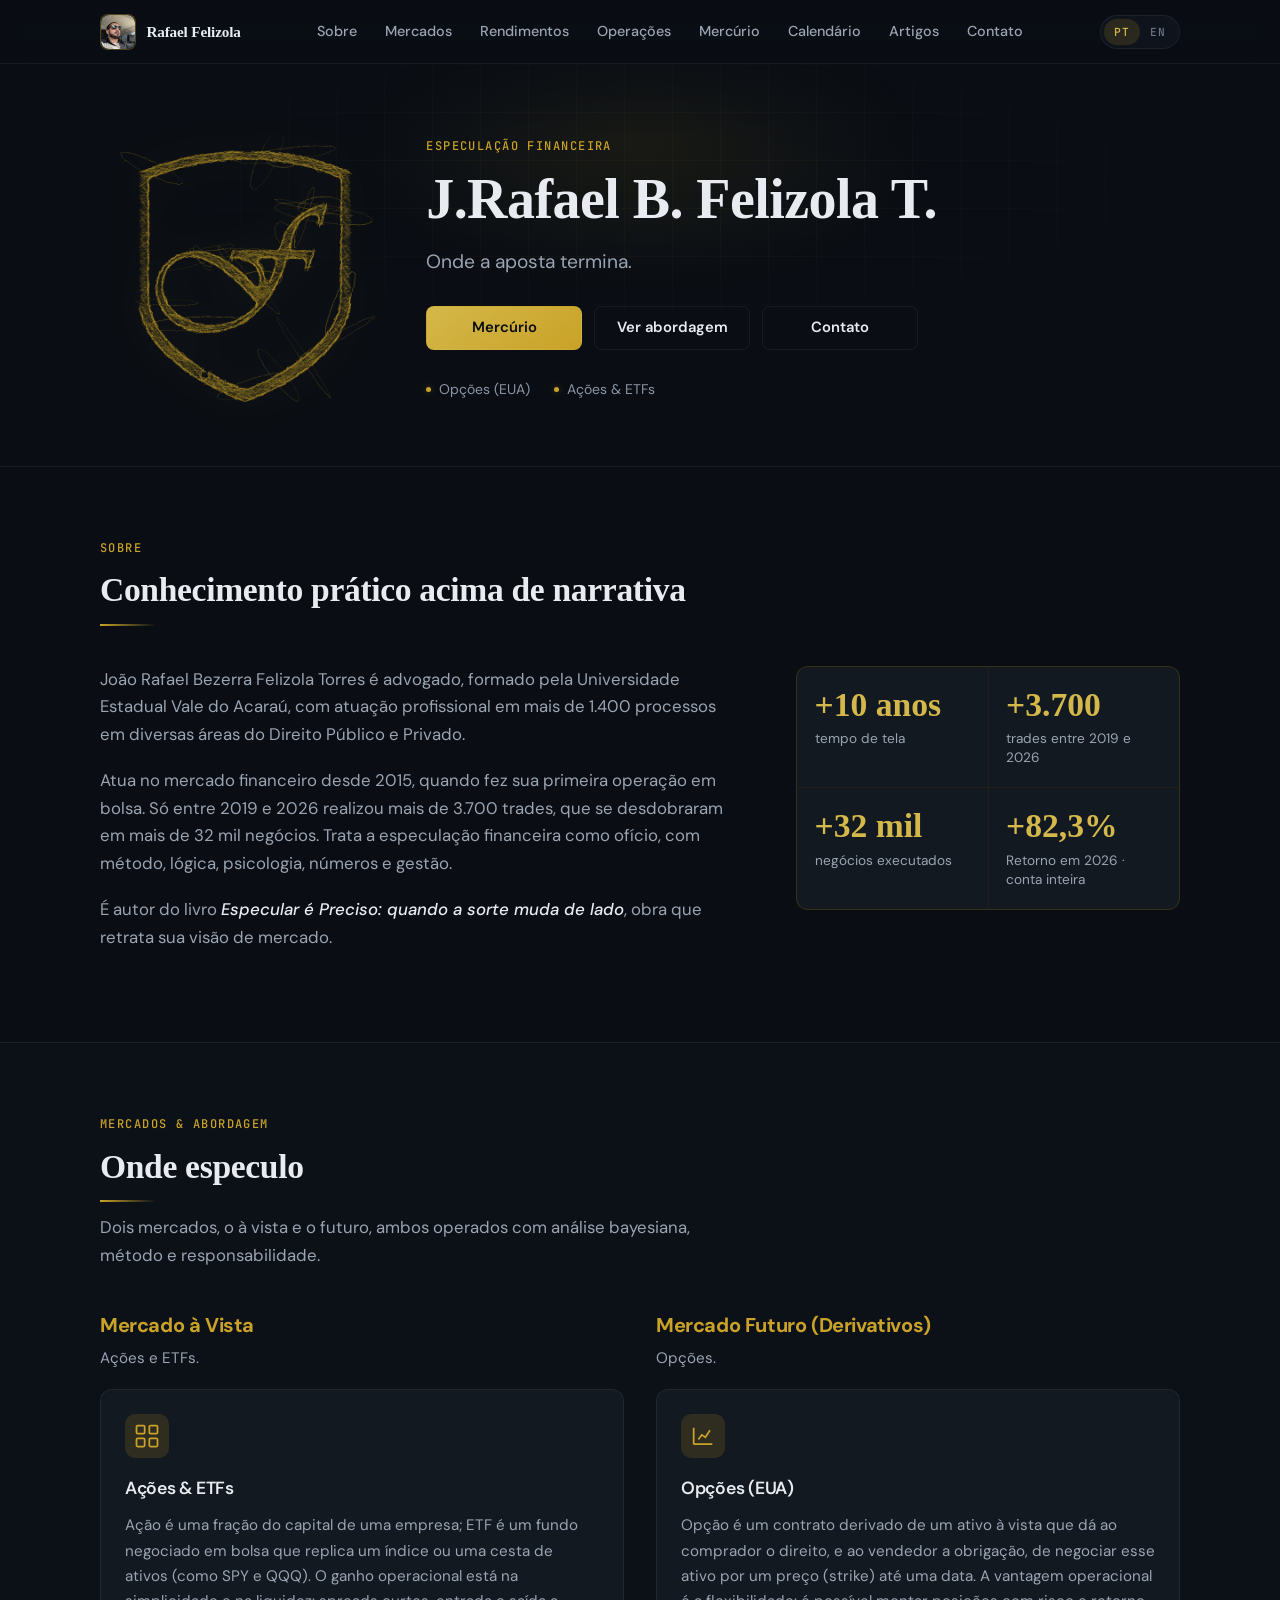
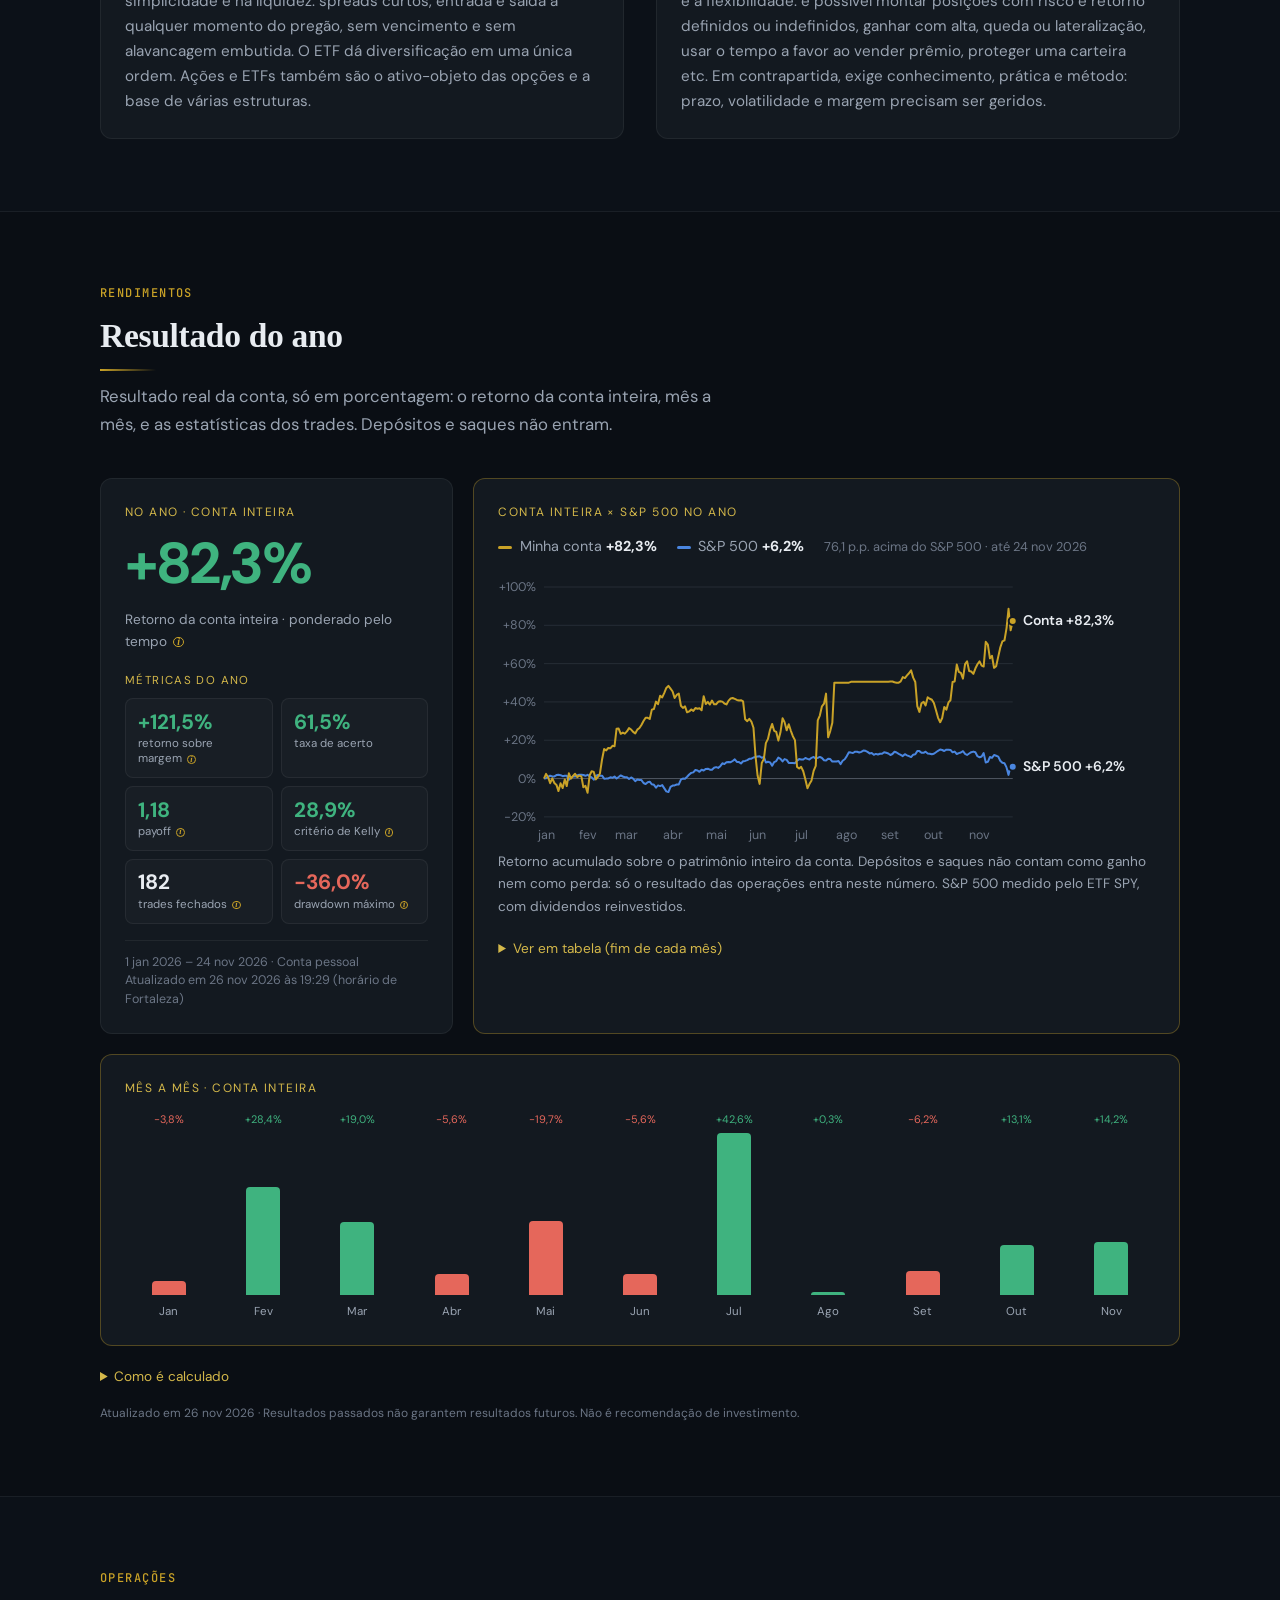
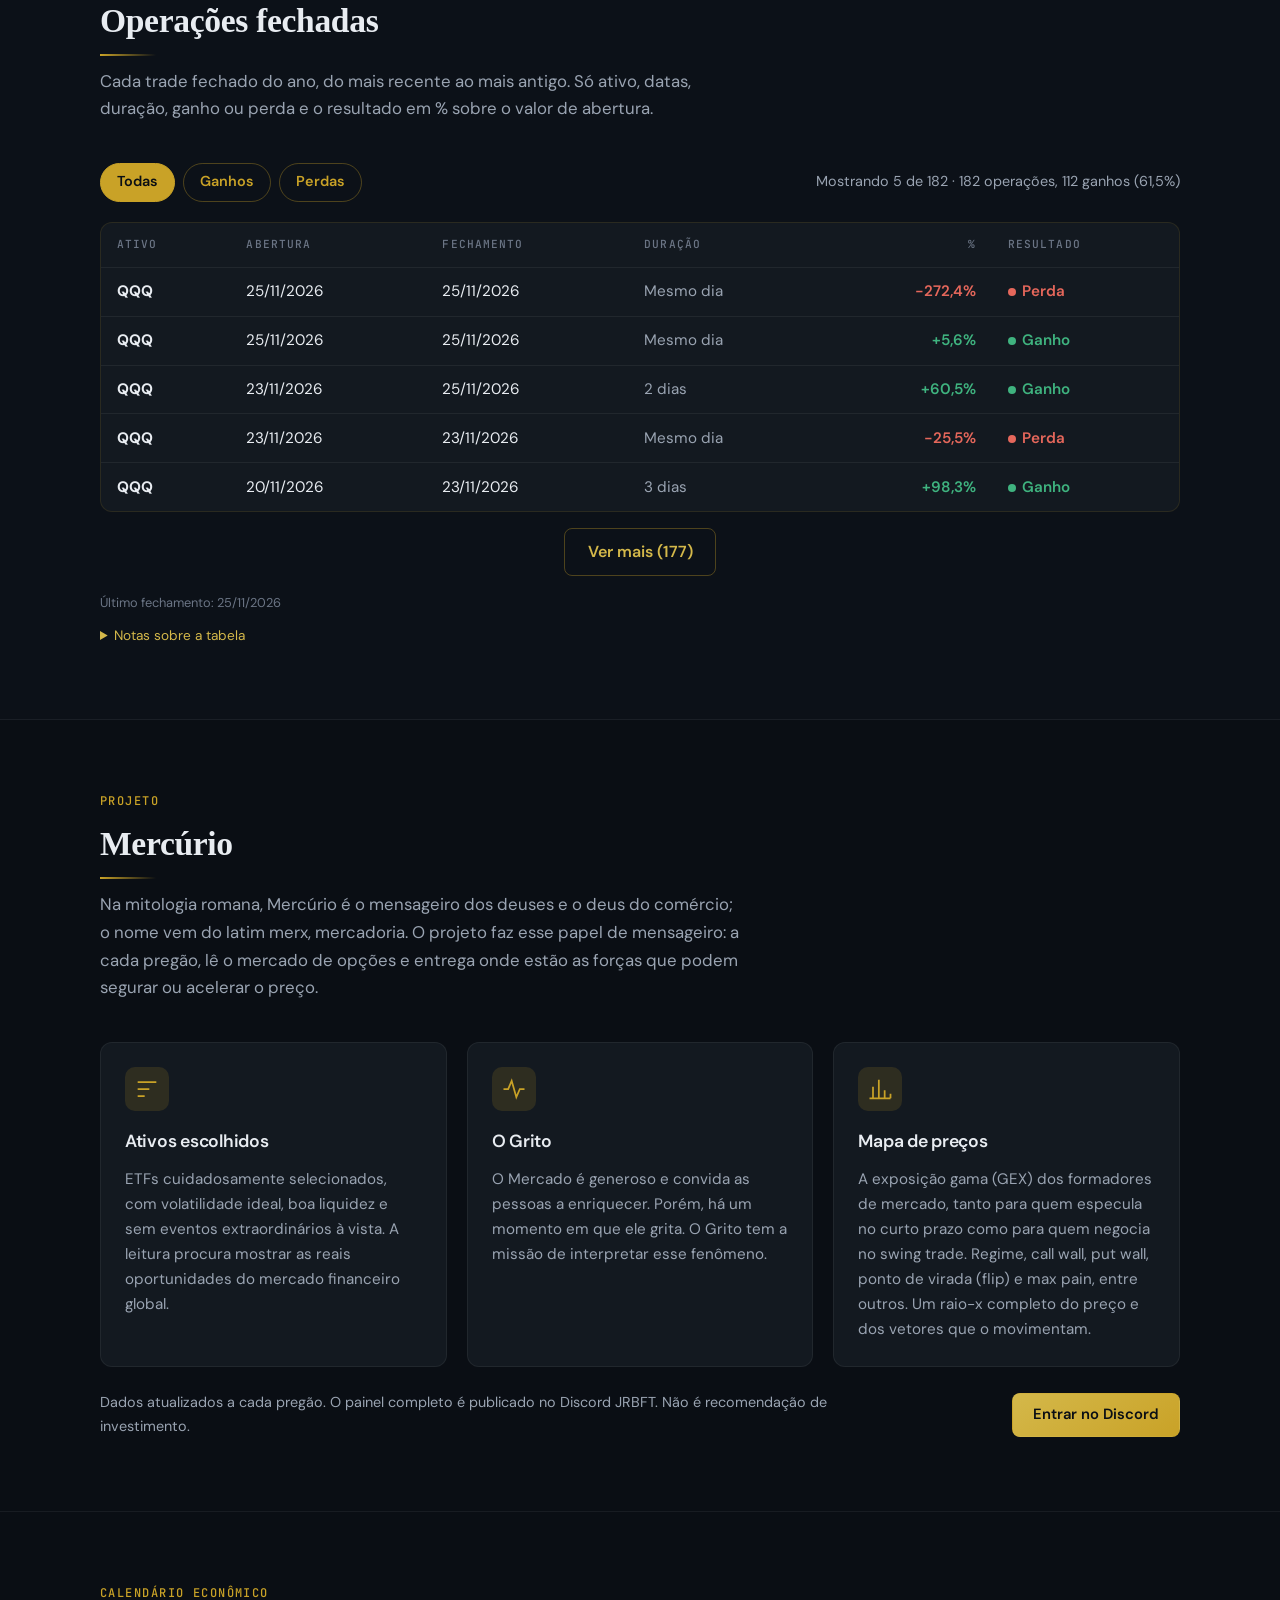
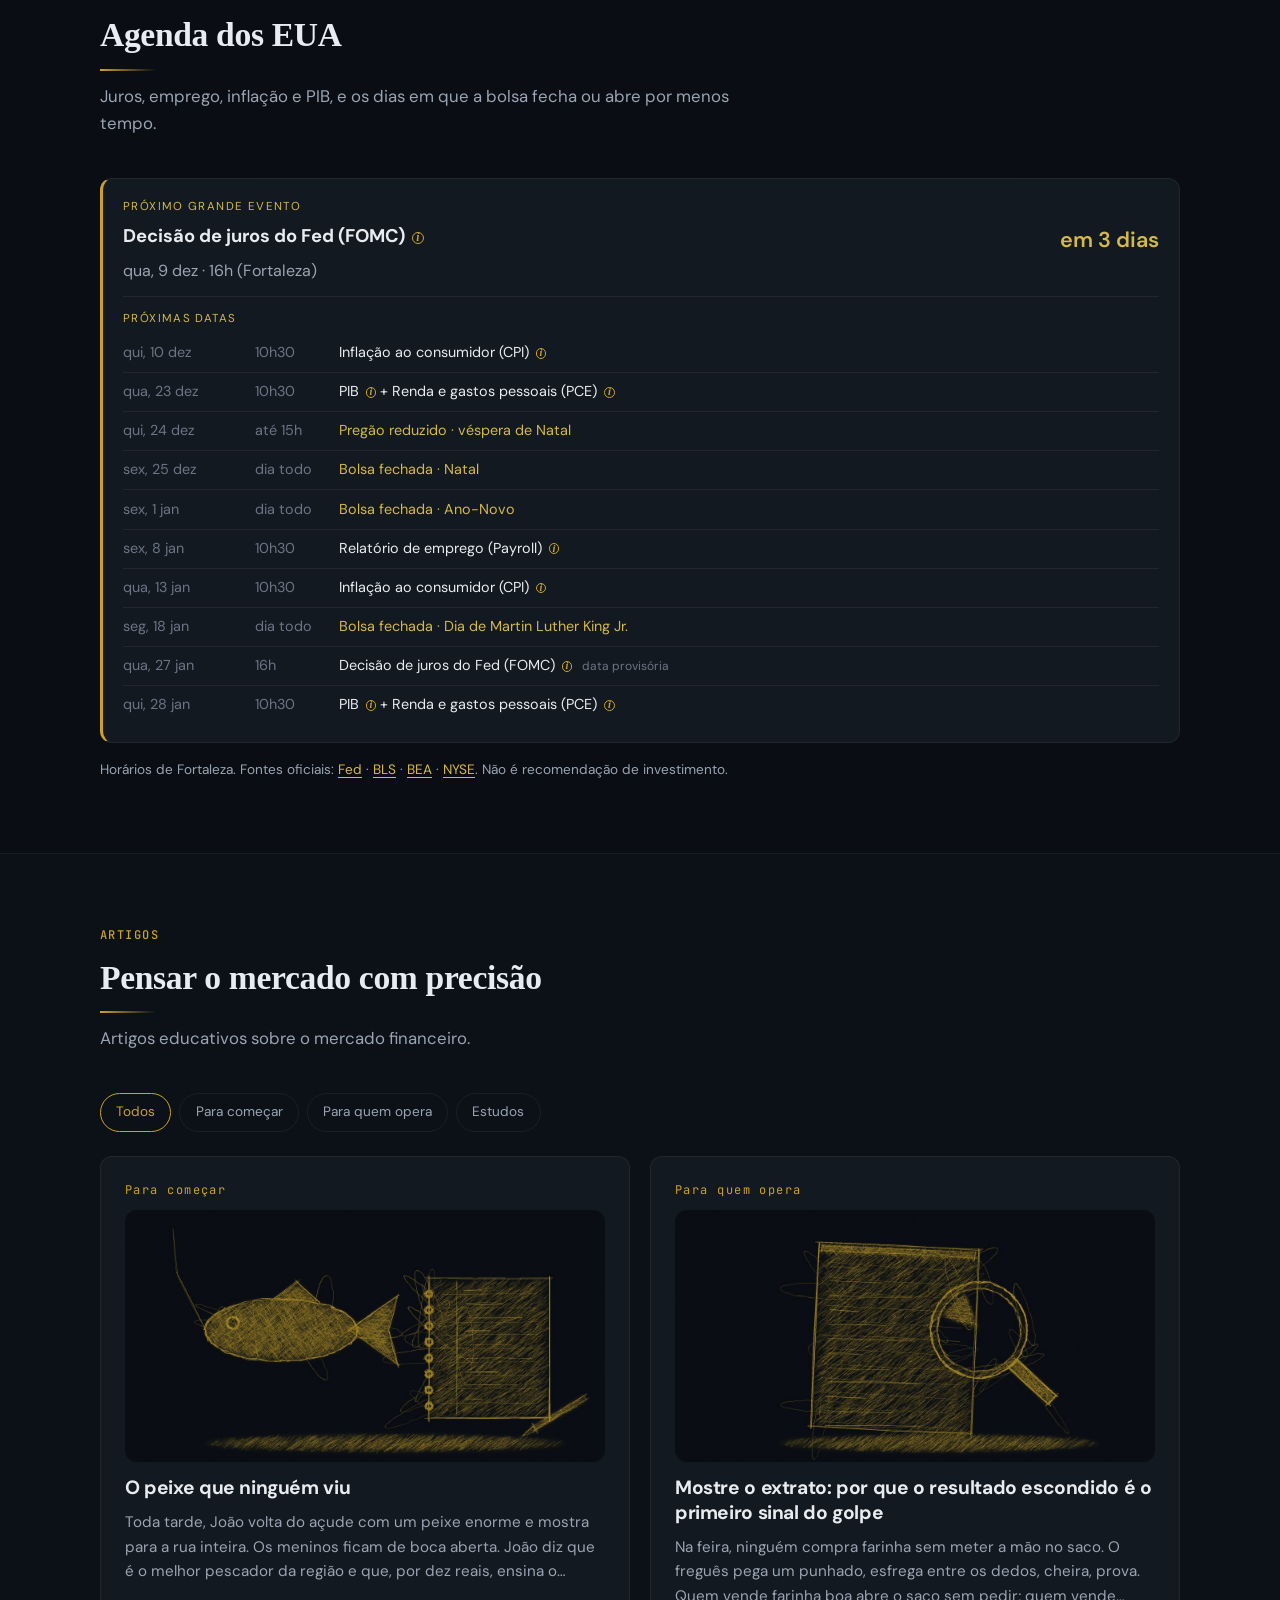
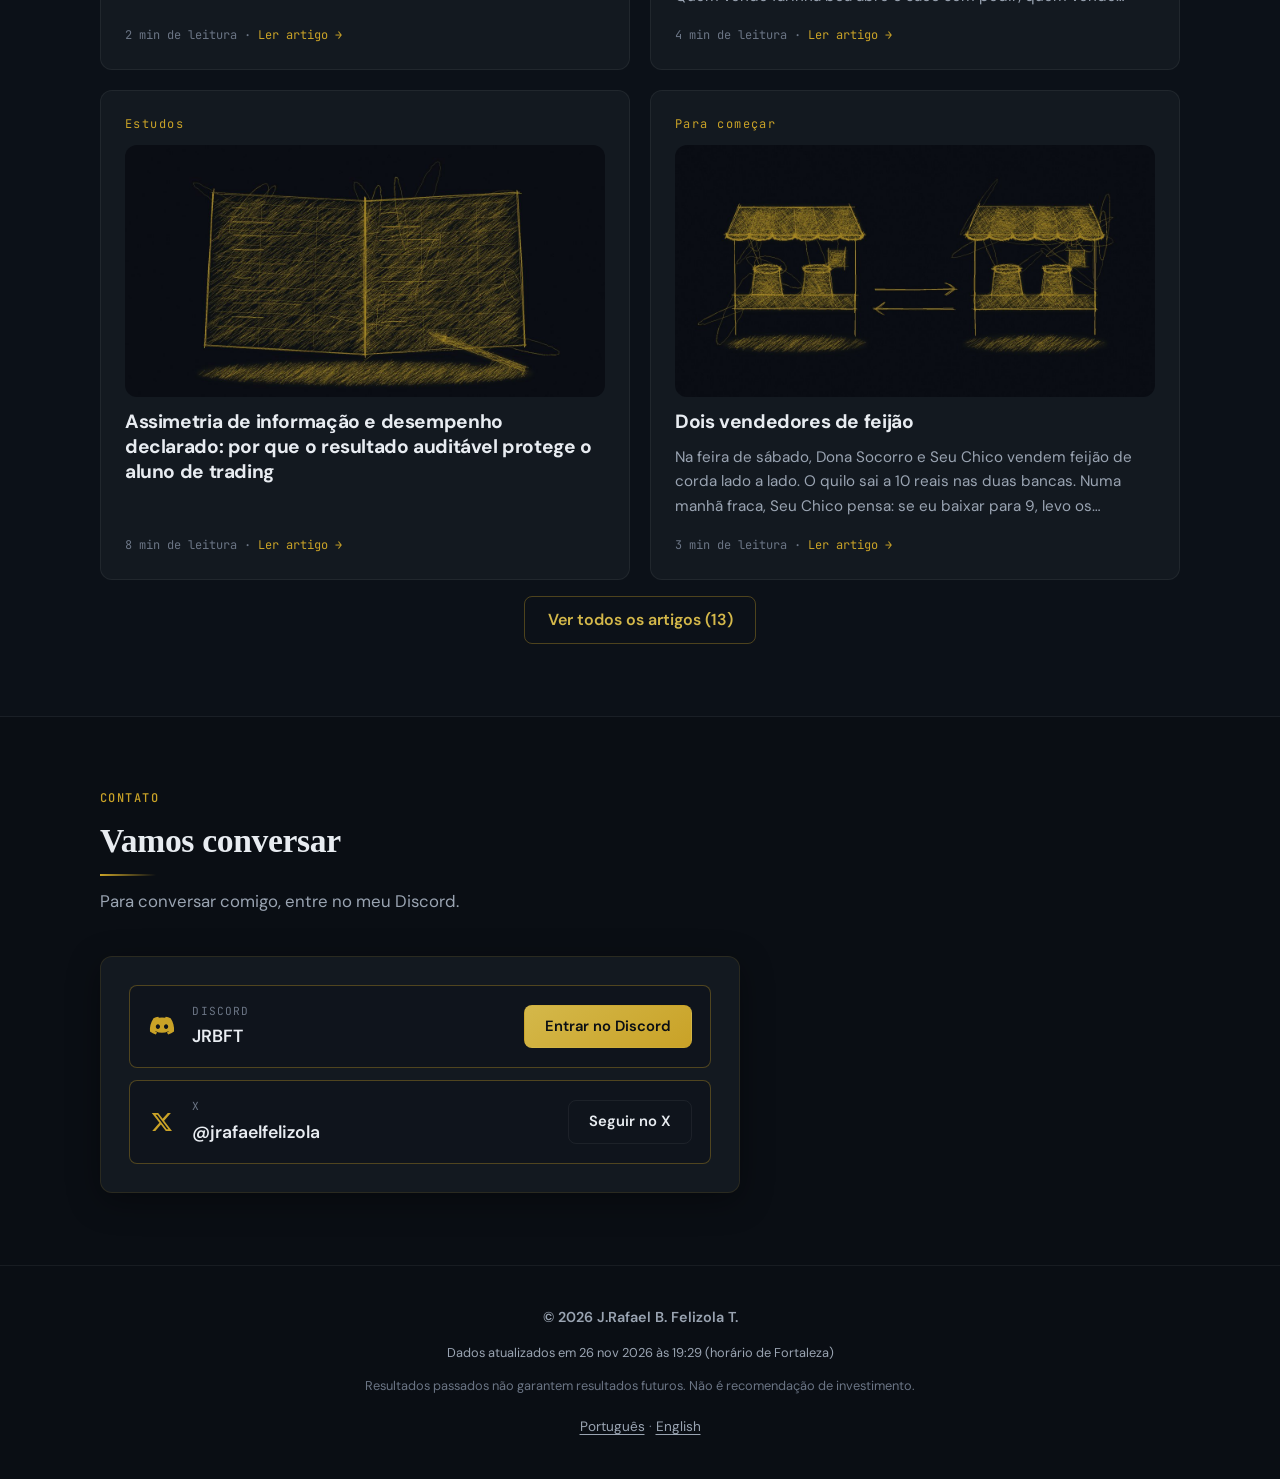
==== commit 3ac2b8be: "Site: atualizacao 2026-11-26 19:32 (publicado pelo Rafael via publicar-site.ps1)" ====
--- a/index.html
+++ b/index.html
@@ -296,7 +296,7 @@
     </div>
   </footer>
 
-  <script src="assets/js/main.js?v=78c9b41083"></script>
+  <script src="assets/js/main.js?v=7331f8d0a6"></script>
   <script src="assets/js/performance.js?v=08fd73a14f"></script>
   <script src="assets/js/benchmark.js?v=2680a35078"></script>
   <script src="assets/js/trades.js?v=4a24140e8b"></script>
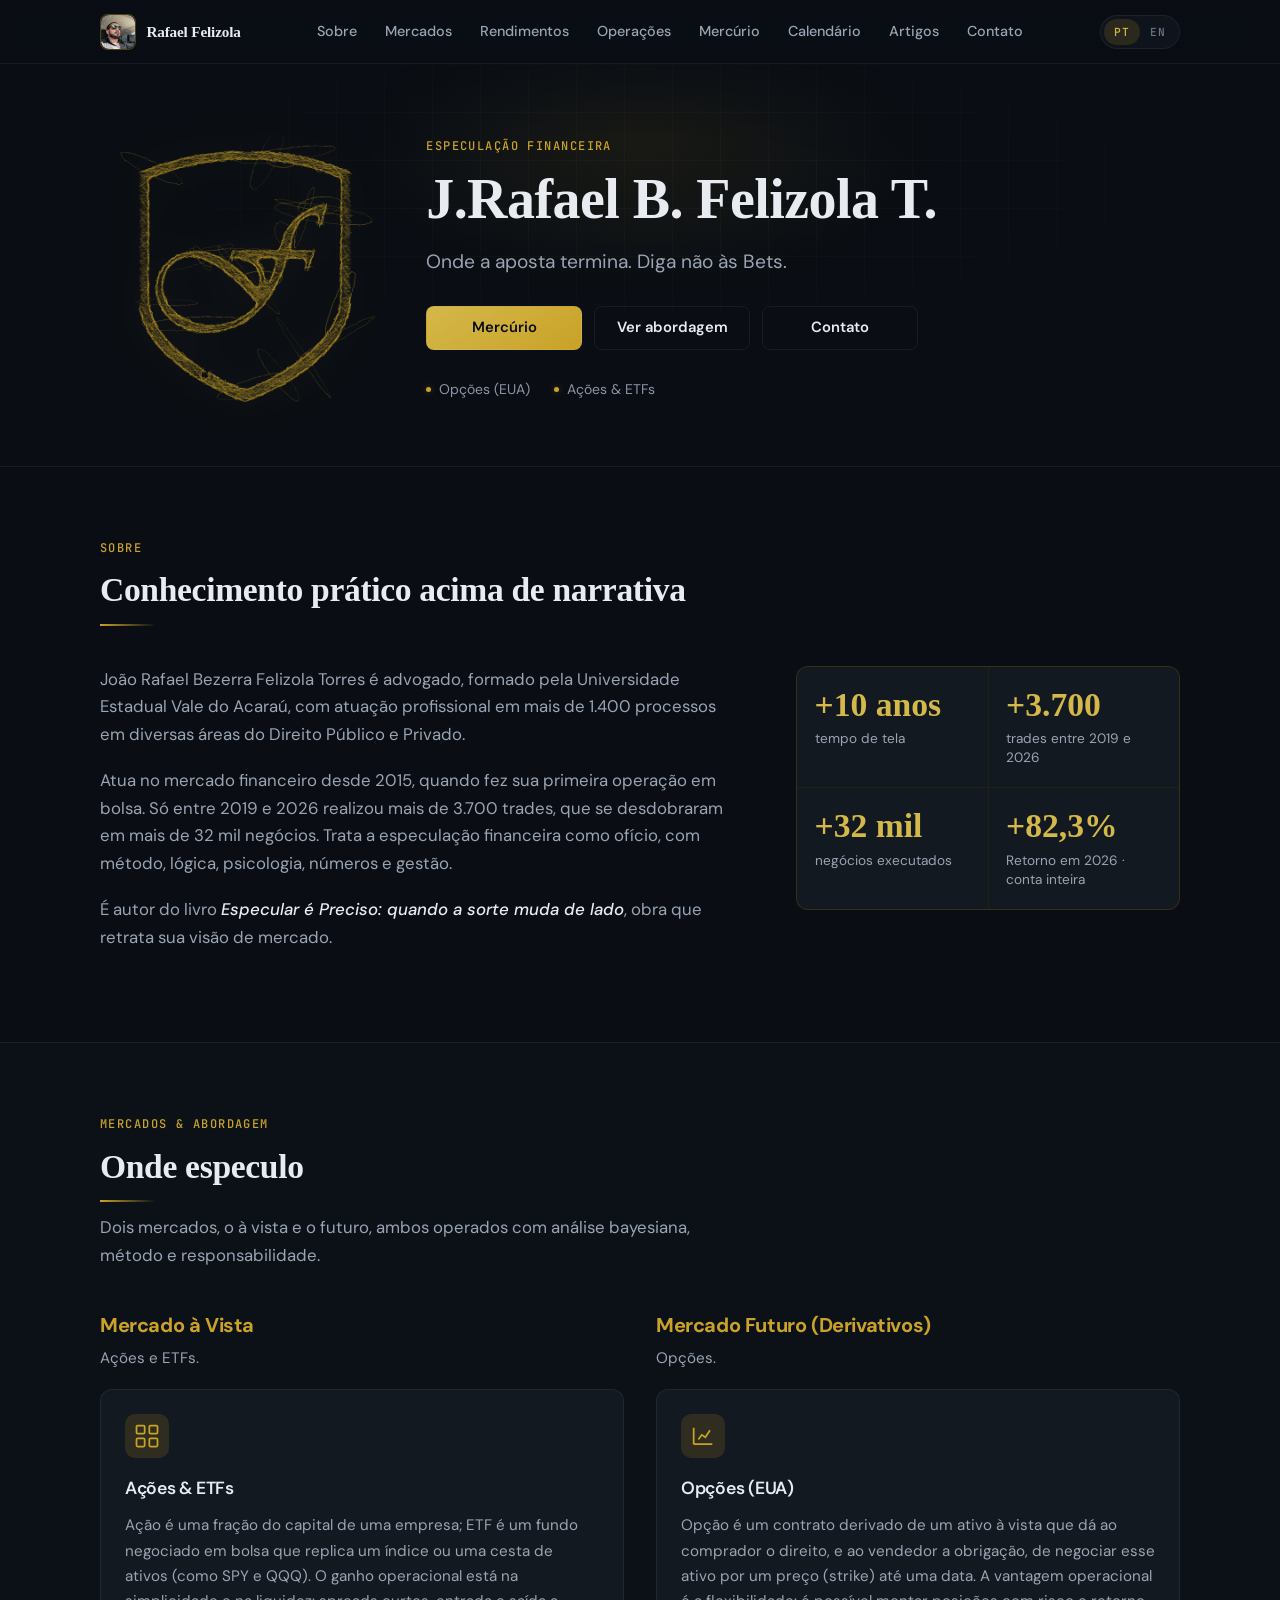
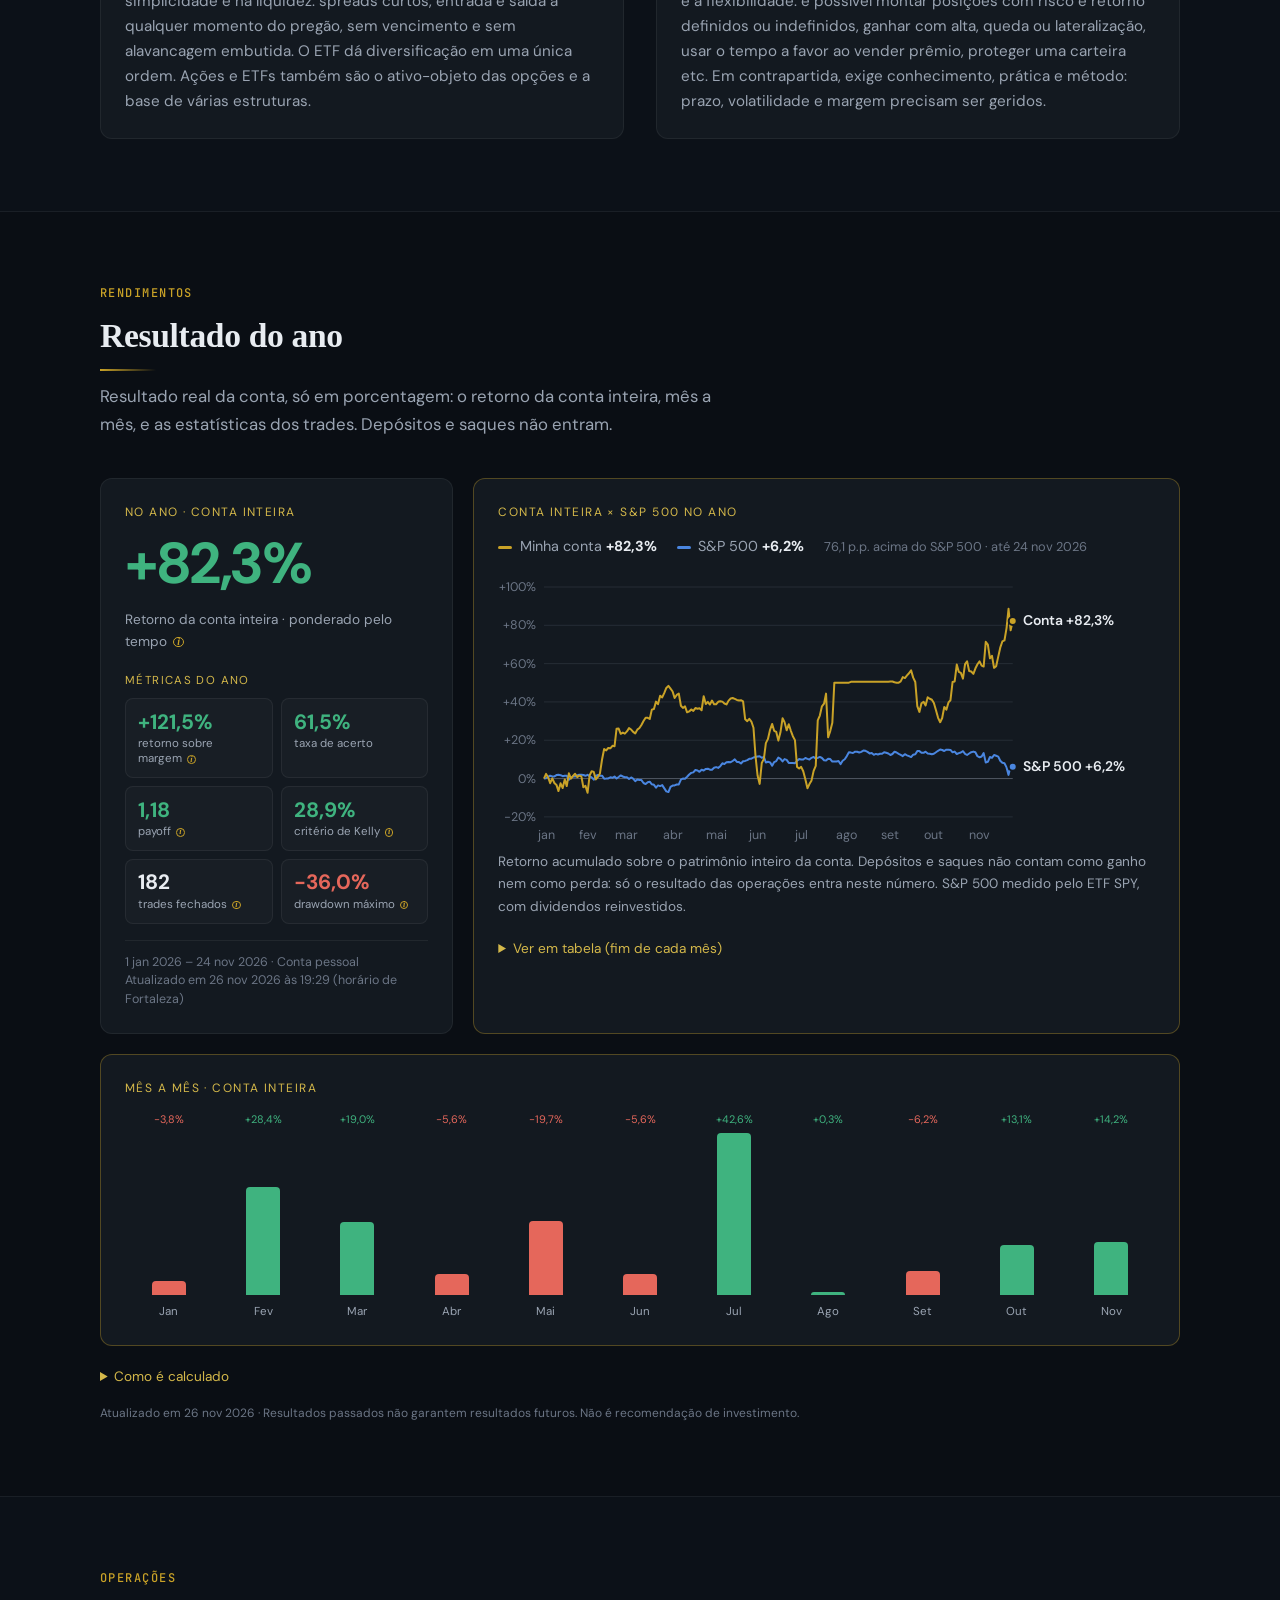
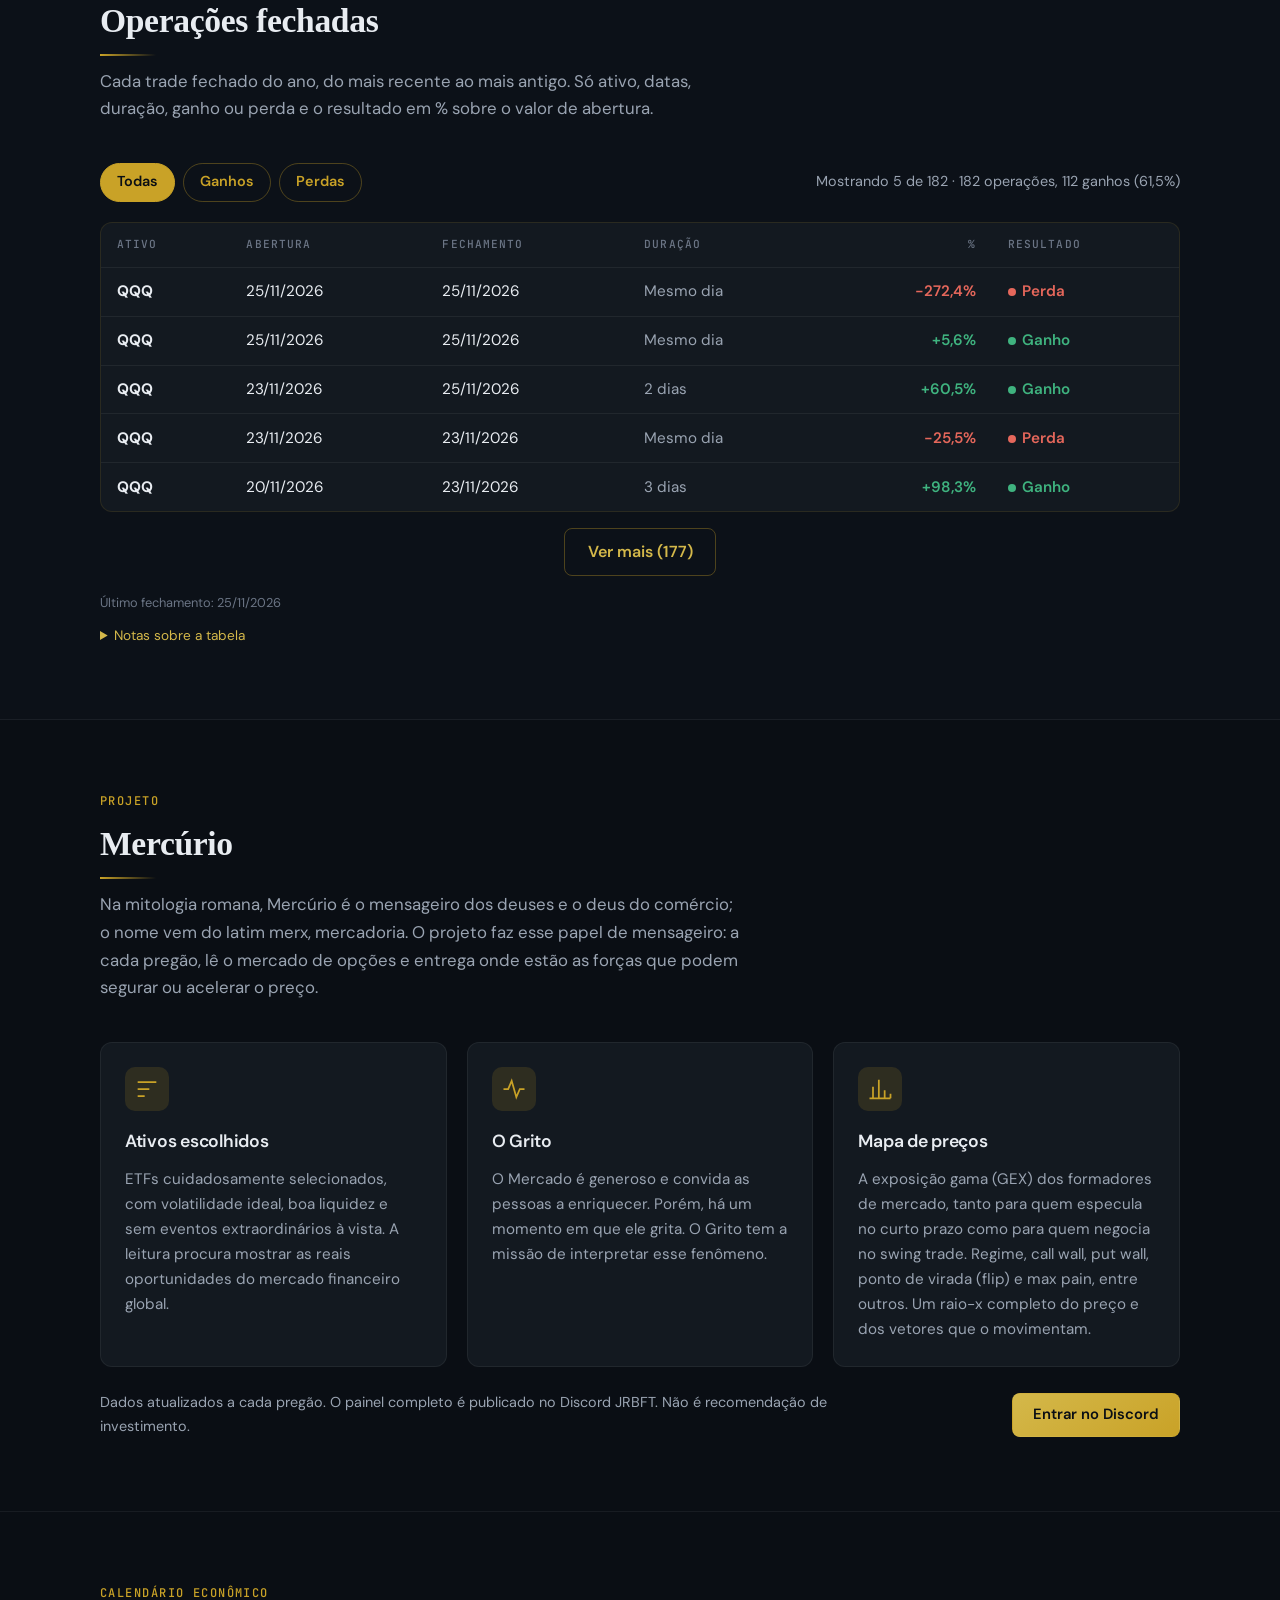
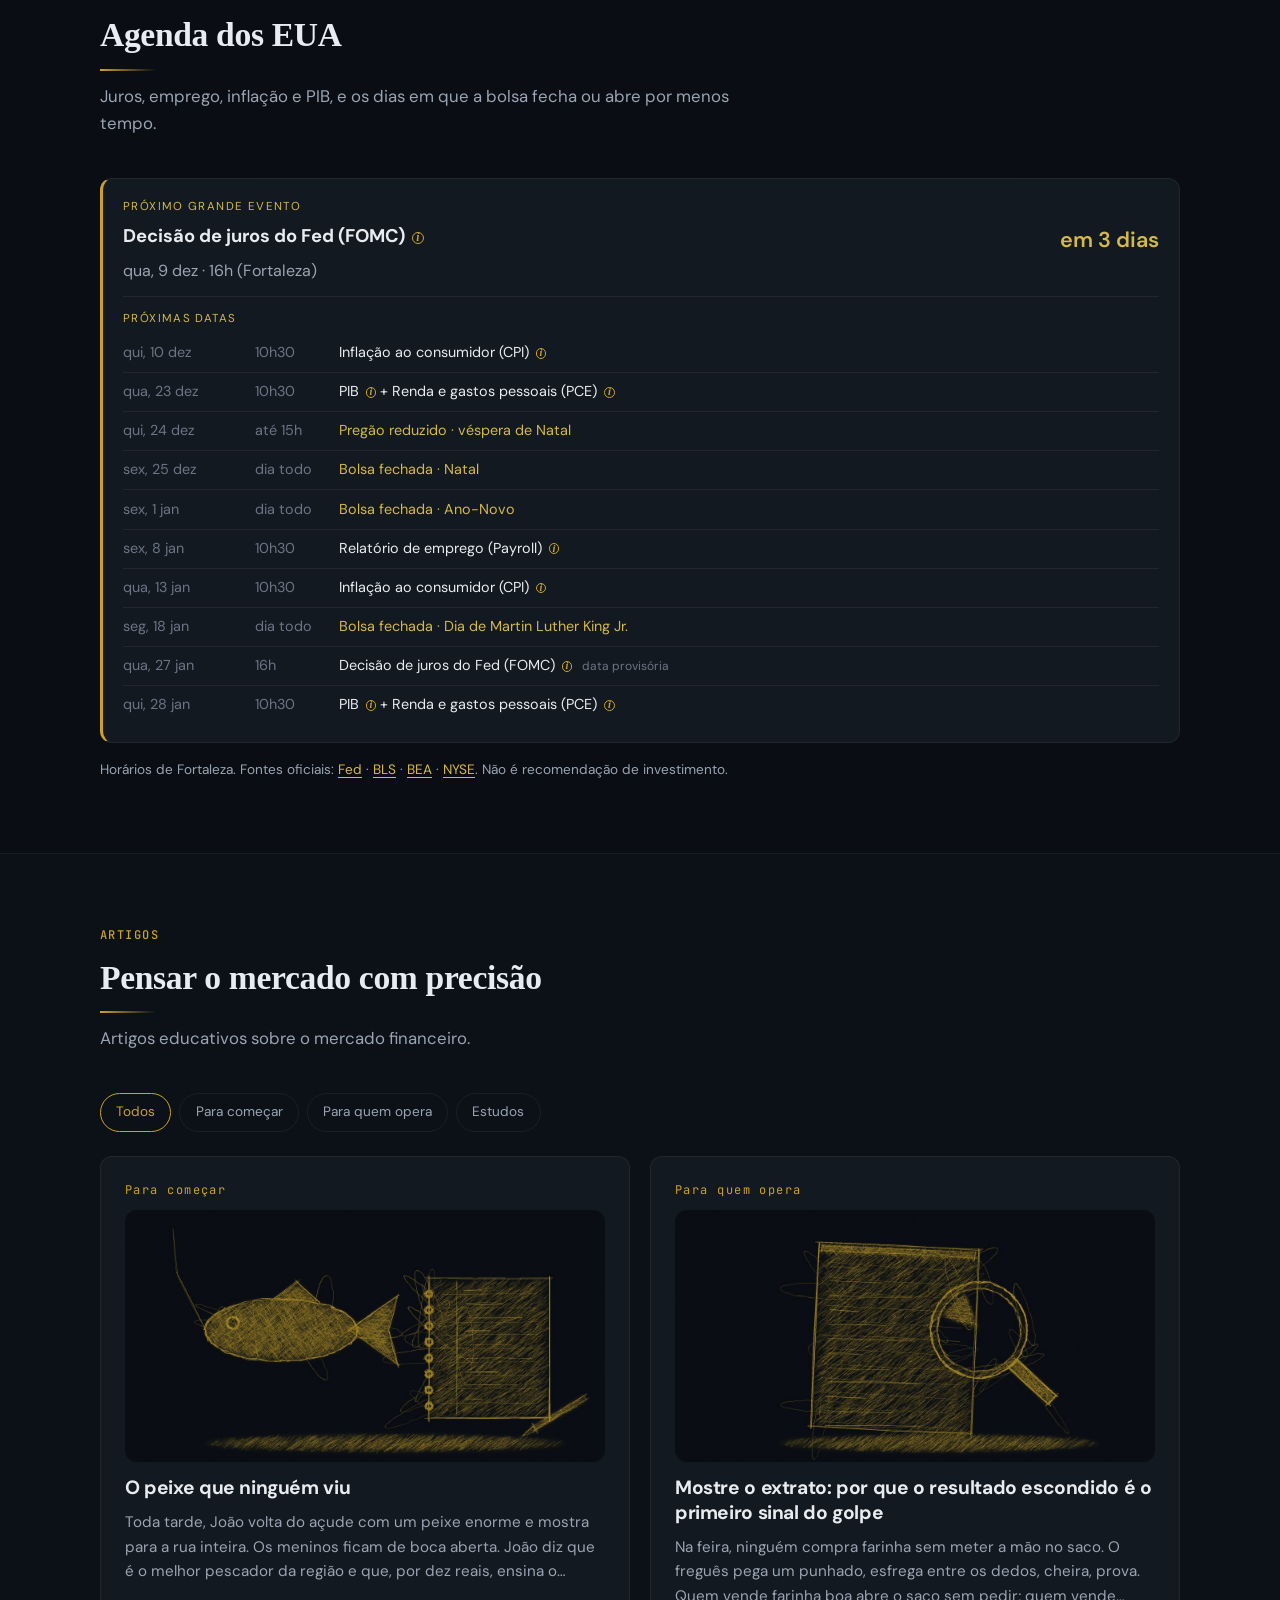
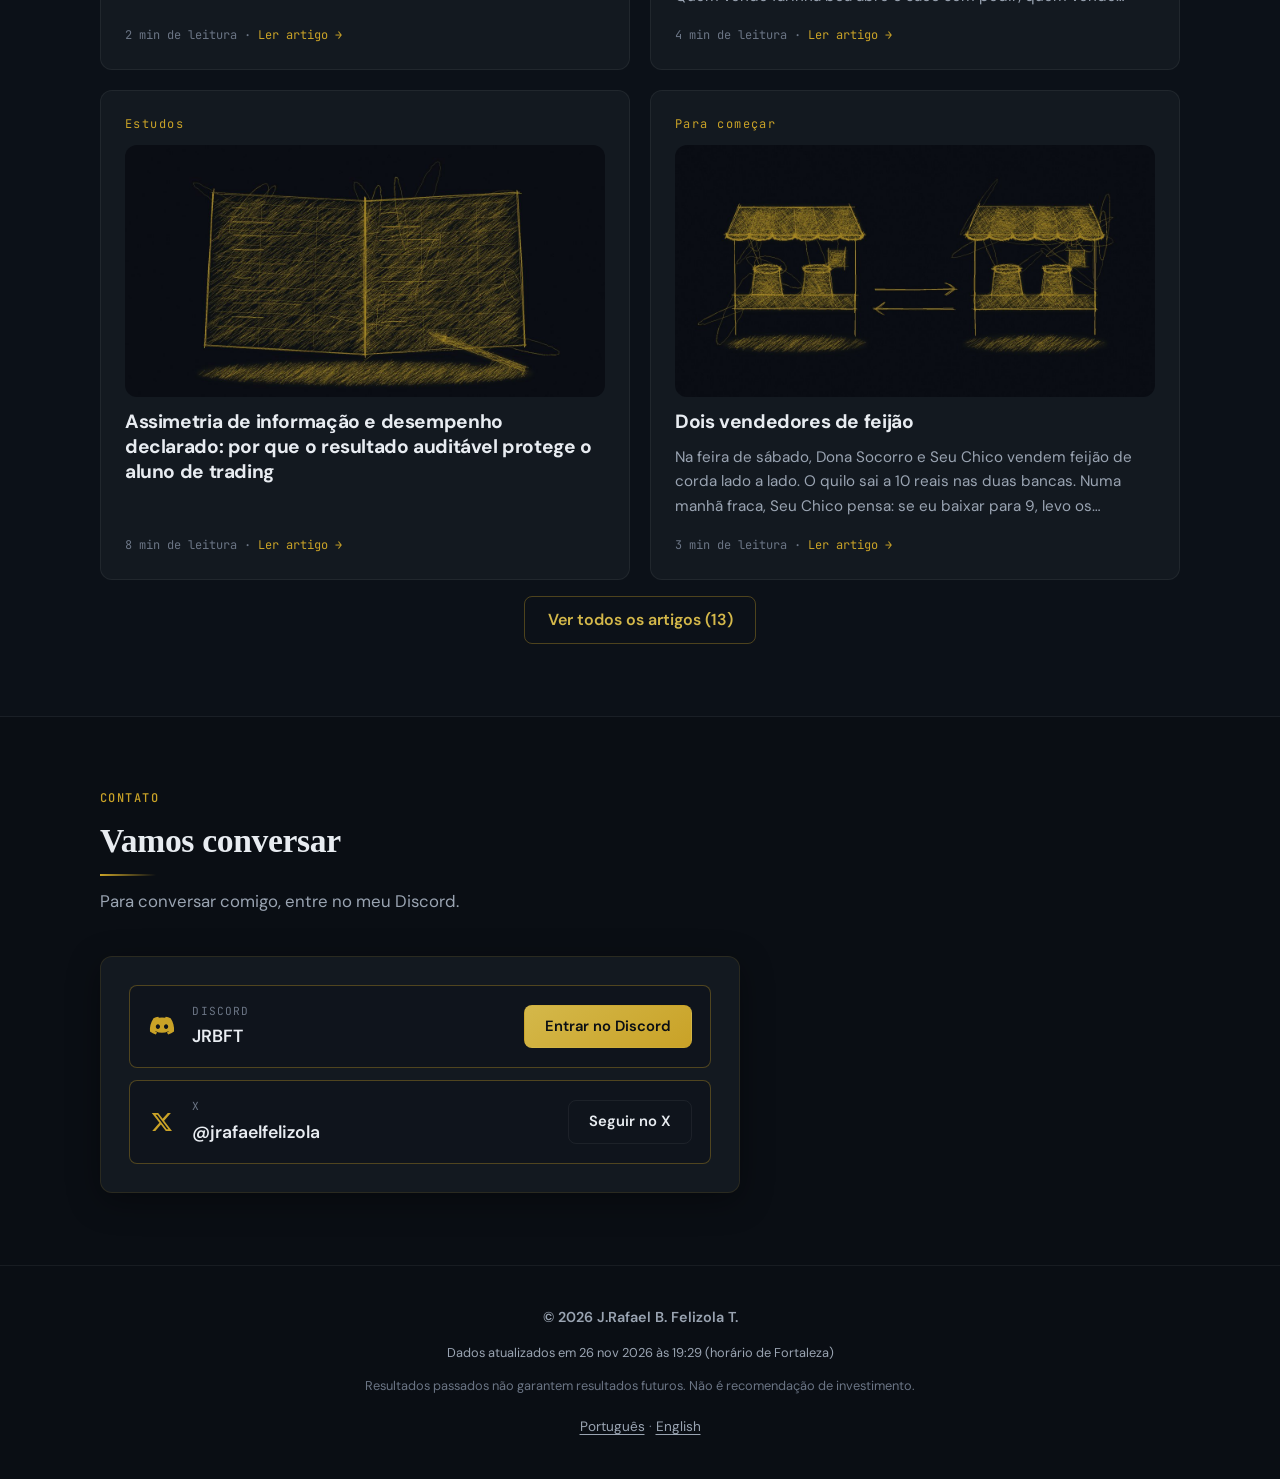
==== commit 430bd715: "Site: atualizacao 2026-11-26 19:42 (publicado pelo Rafael via publicar-site.ps1)" ====
--- a/index.html
+++ b/index.html
@@ -87,7 +87,7 @@
         <div class="hero-text">
         <p class="eyebrow" data-i18n="hero.eyebrow">Especulação financeira</p>
         <h1 class="hero-title">J.Rafael B. Felizola&nbsp;T.</h1>
-        <p class="hero-tagline" data-i18n="hero.tagline">Onde a aposta termina.</p>
+        <p class="hero-tagline" data-i18n="hero.tagline">Onde a aposta termina. Diga não às Bets.</p>
         <div class="hero-actions">
           <a href="#mercurio" class="btn btn-primary" data-i18n="hero.cta_gex">Mercúrio</a>
           <a href="#markets" class="btn btn-ghost" data-i18n="hero.cta_primary">Ver abordagem</a>
@@ -296,7 +296,7 @@
     </div>
   </footer>
 
-  <script src="assets/js/main.js?v=7331f8d0a6"></script>
+  <script src="assets/js/main.js?v=cce7961cd7"></script>
   <script src="assets/js/performance.js?v=08fd73a14f"></script>
   <script src="assets/js/benchmark.js?v=2680a35078"></script>
   <script src="assets/js/trades.js?v=4a24140e8b"></script>
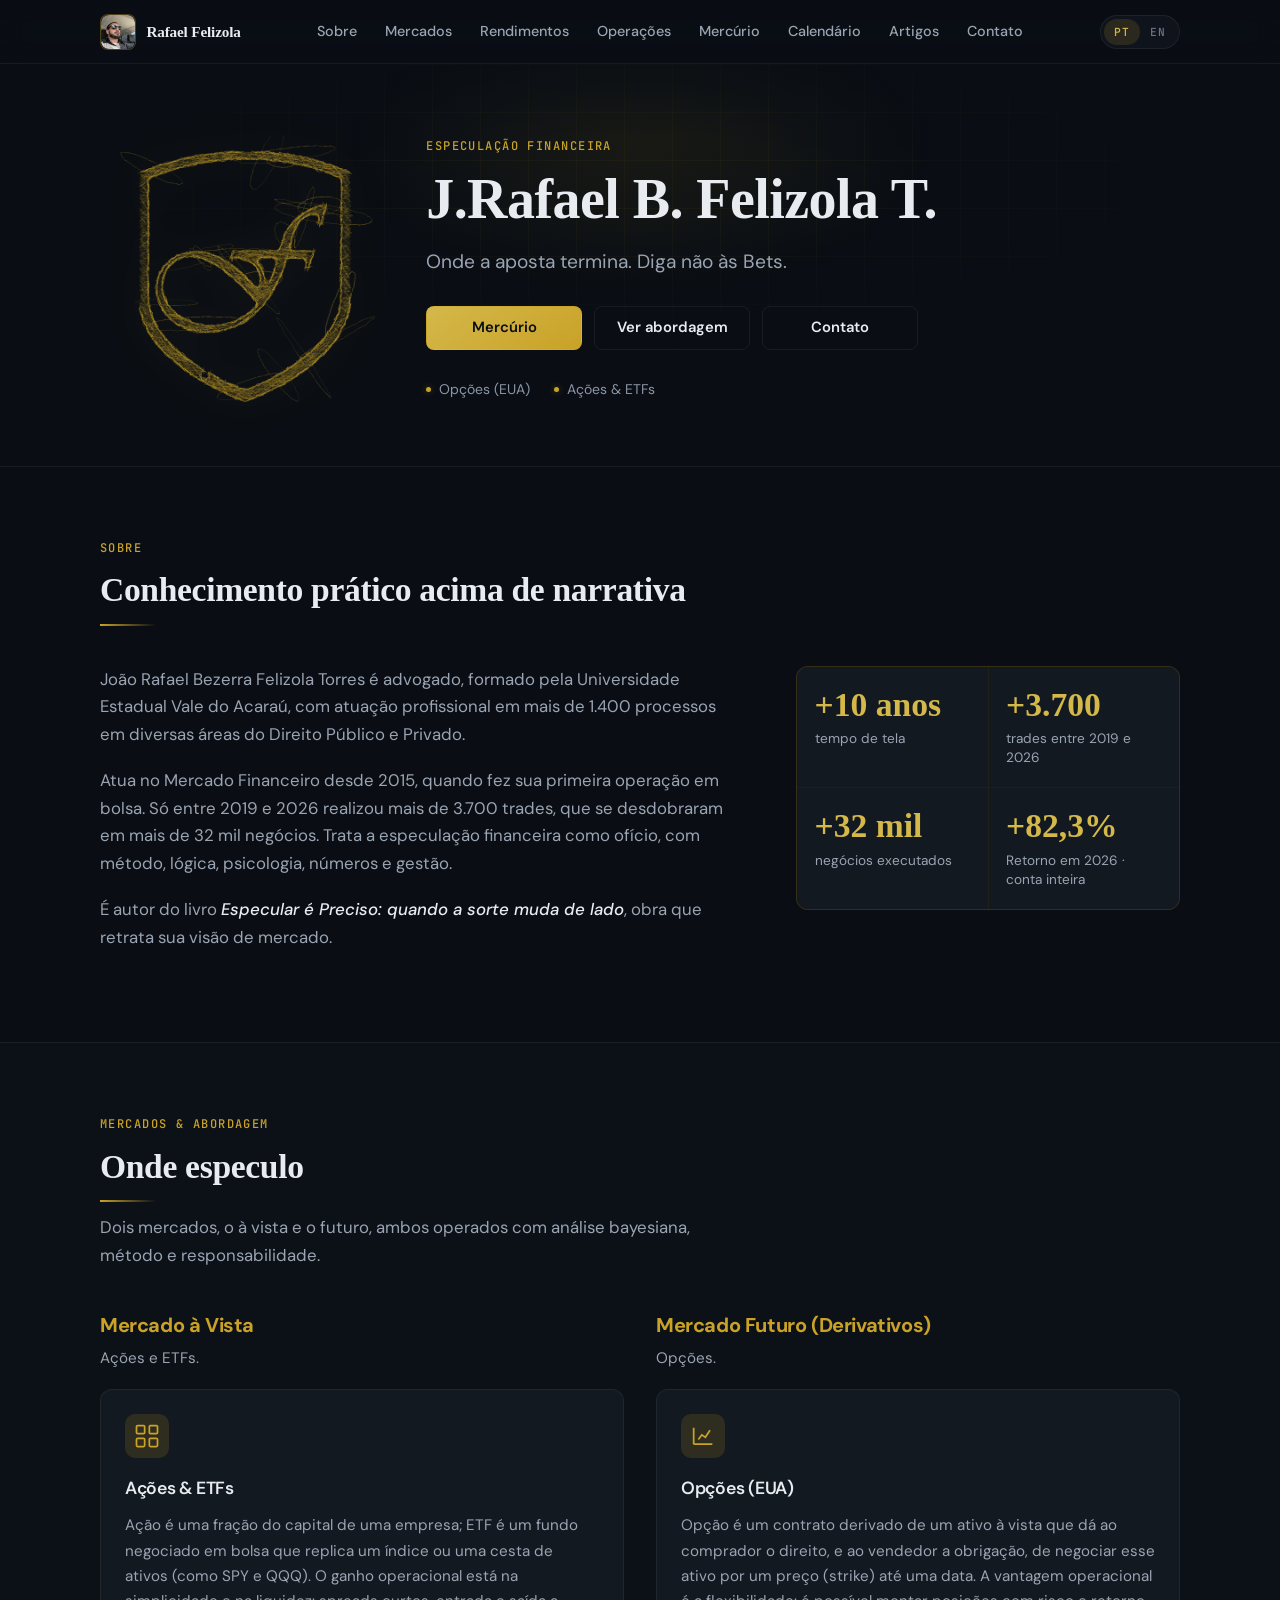
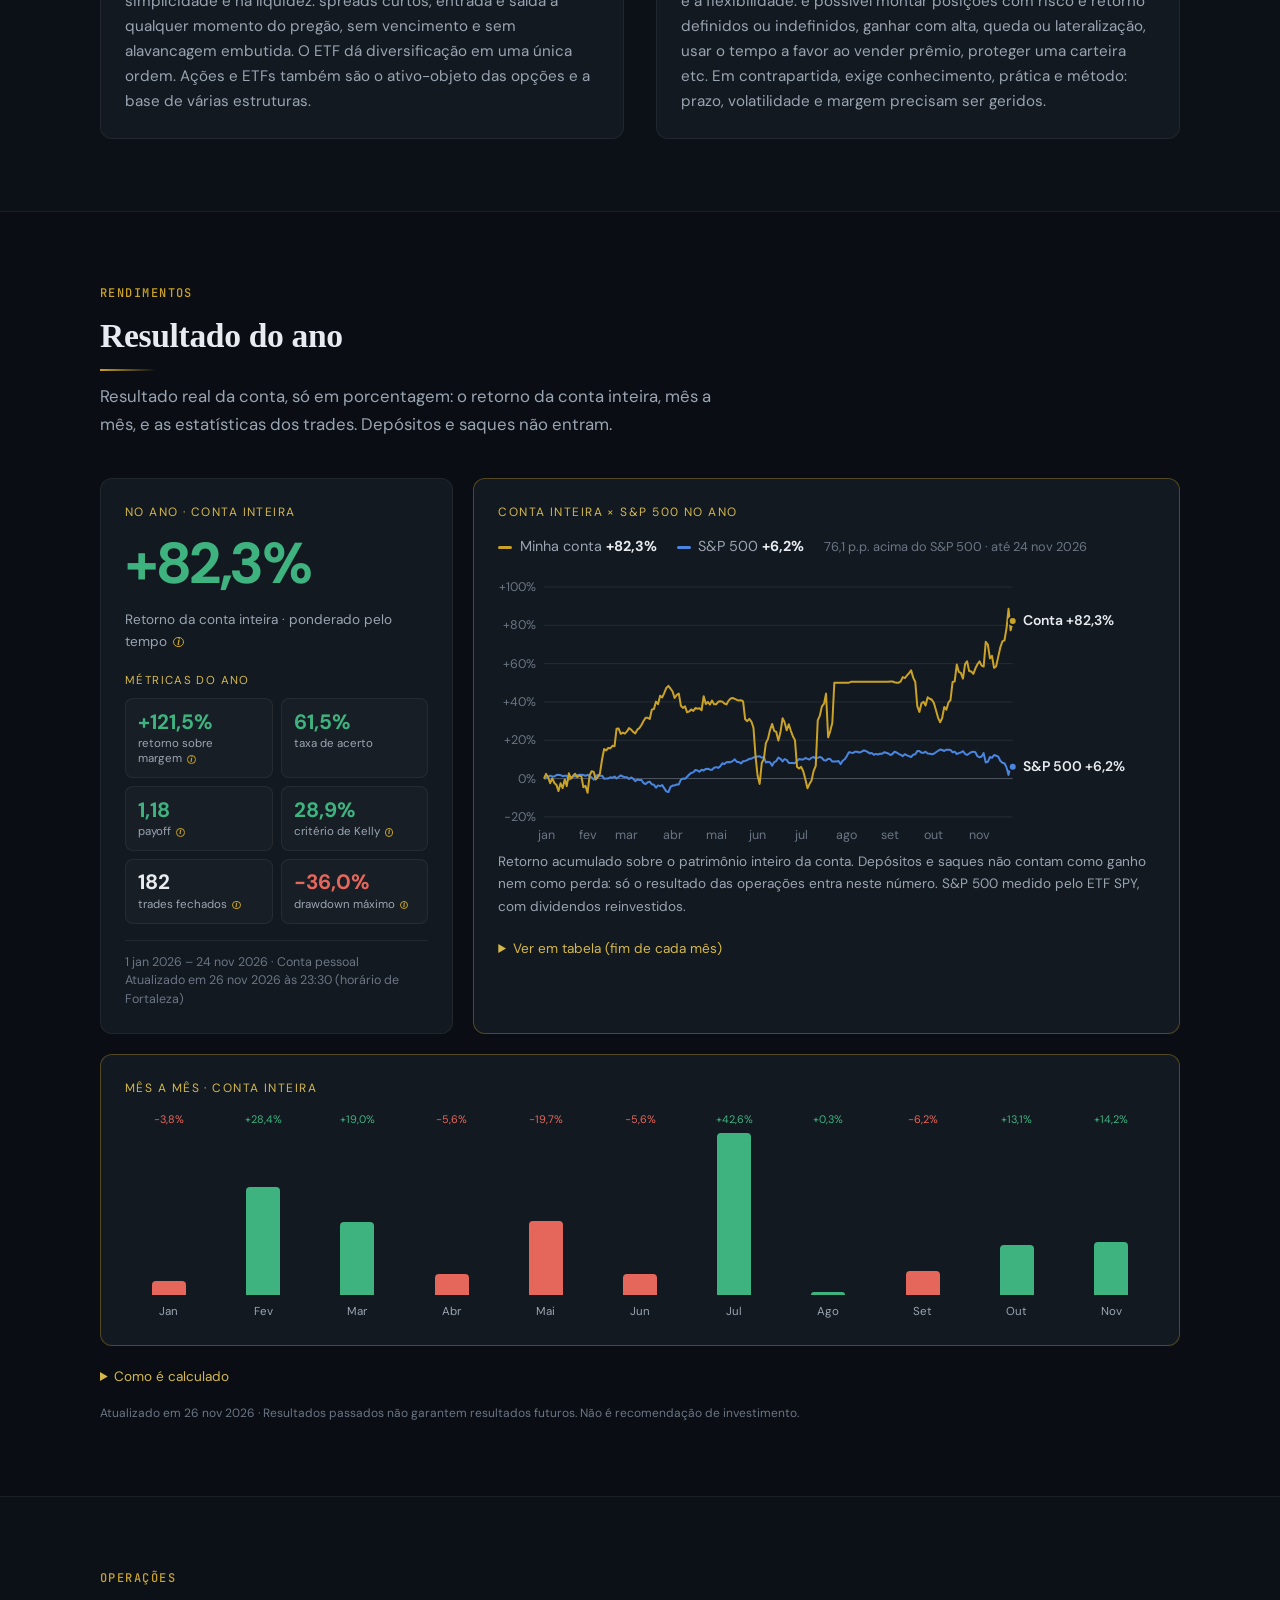
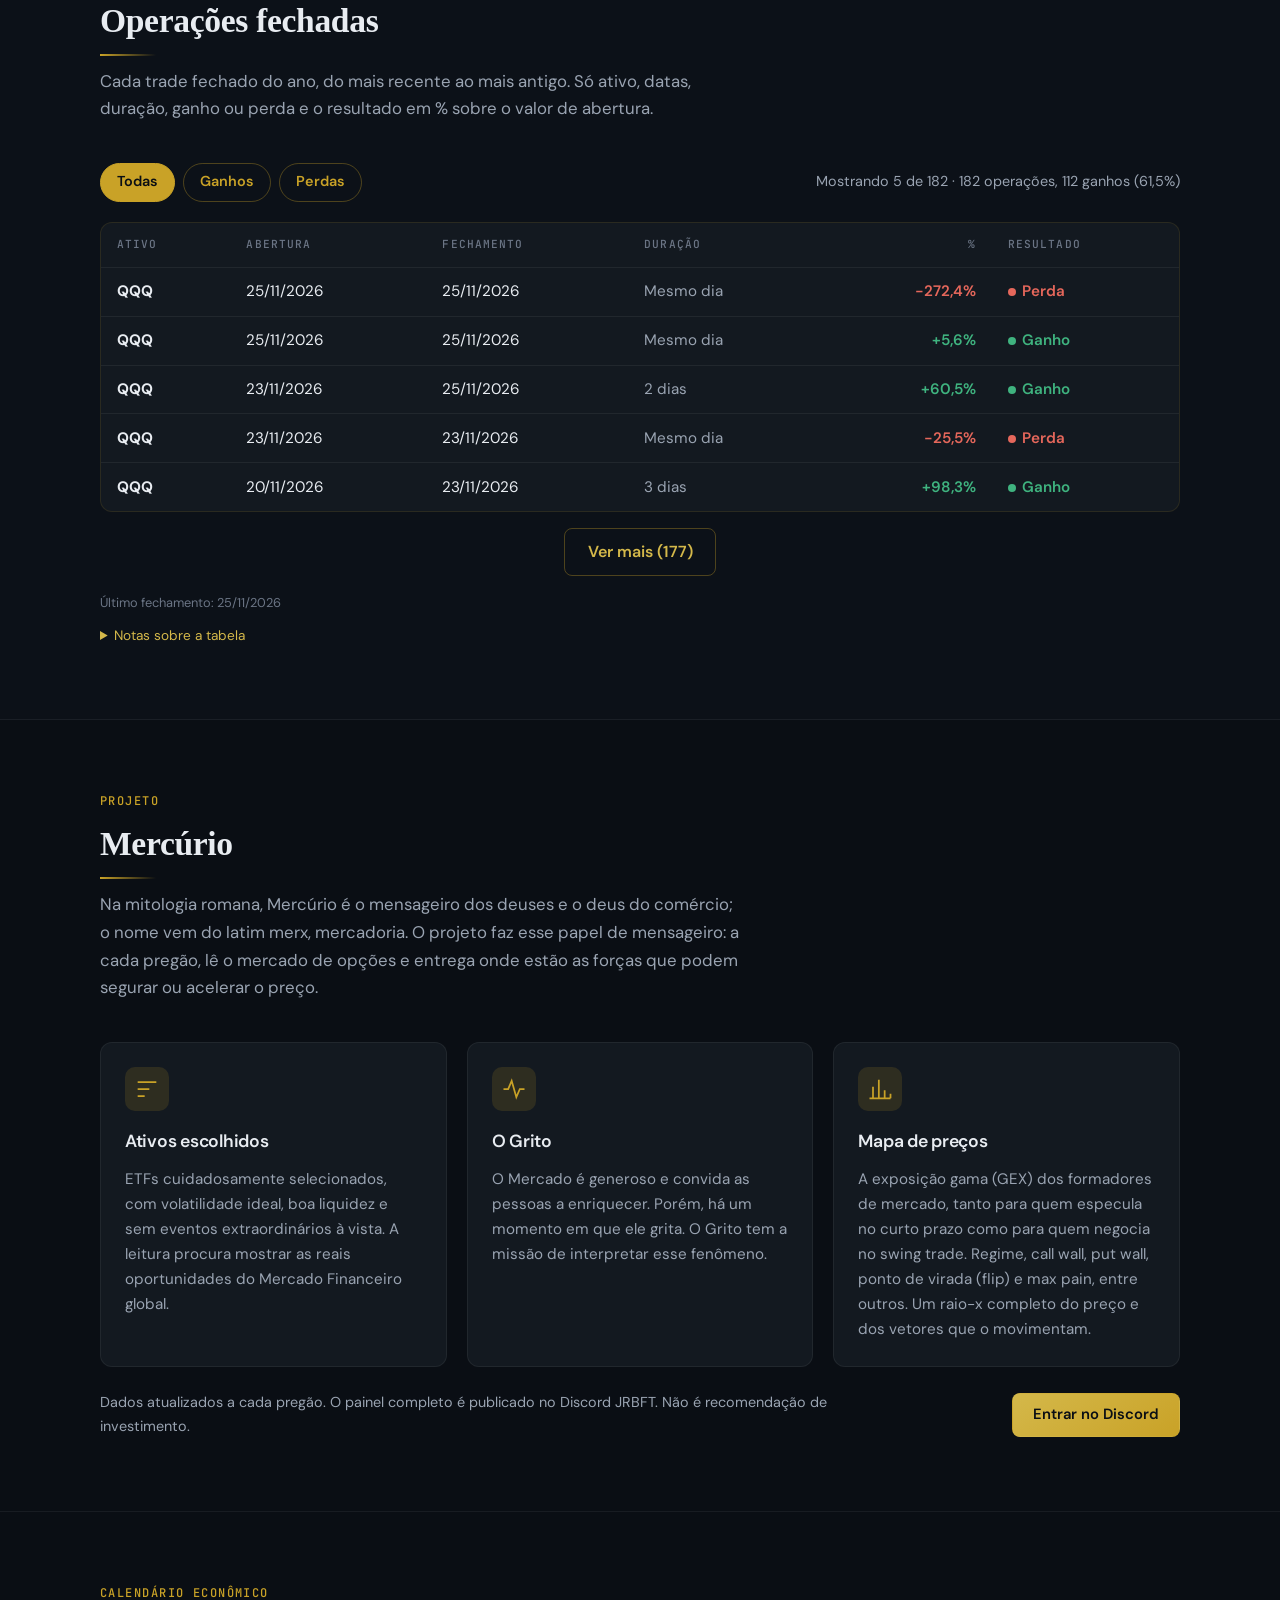
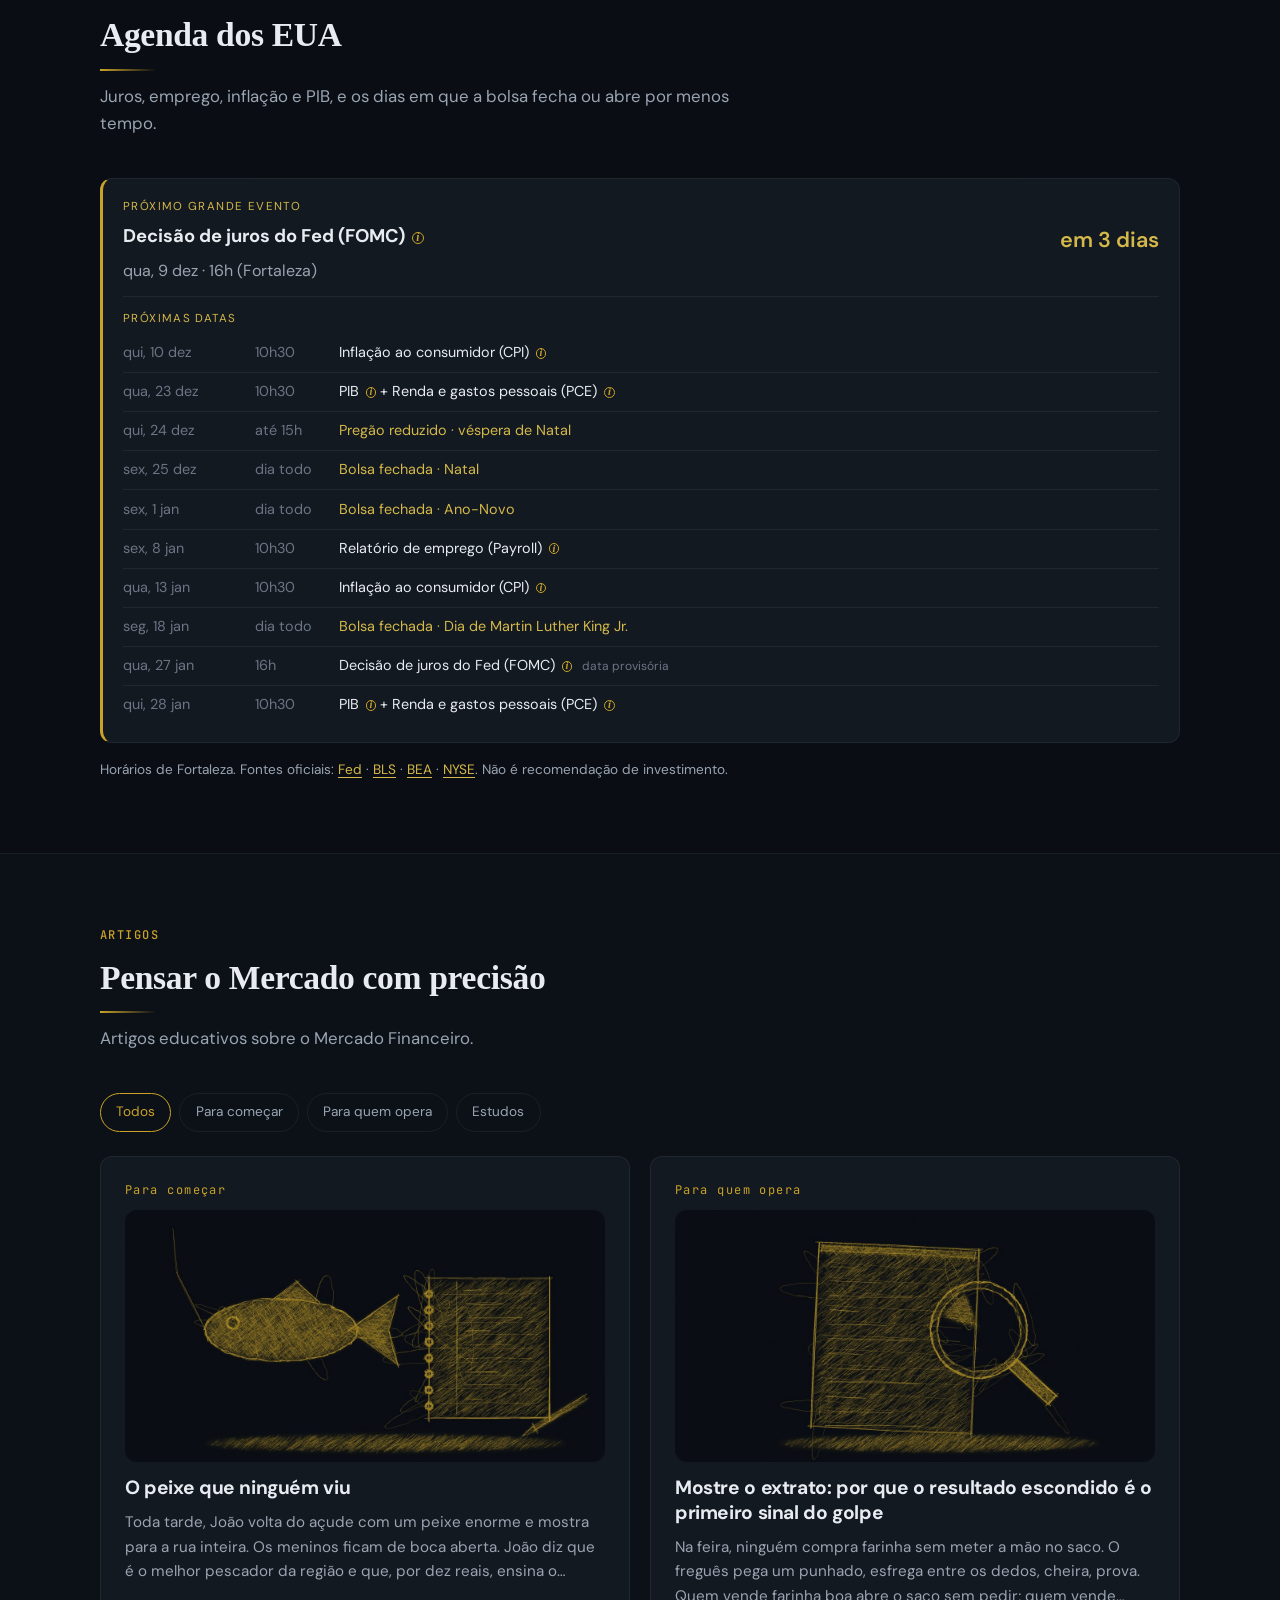
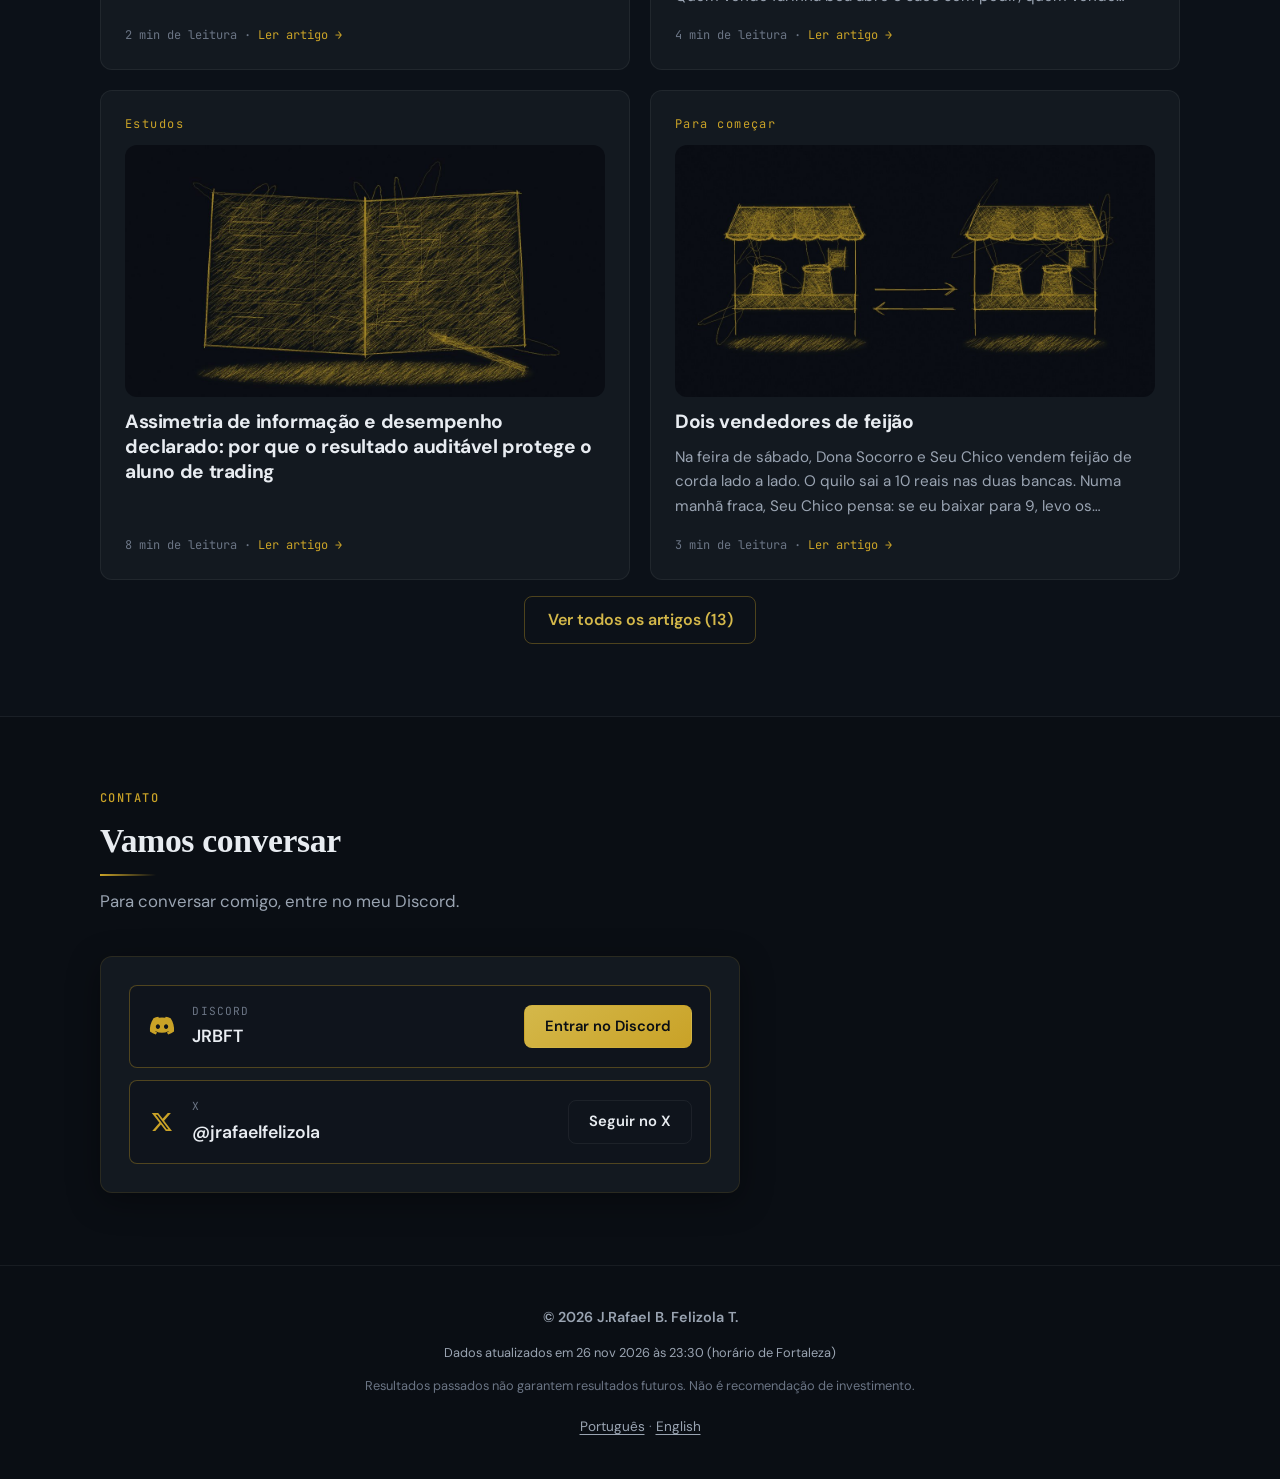
==== commit def5fbc6: "Site: atualizacao 2026-11-27 07:29 (publicado pelo Rafael via publicar-site.ps1)" ====
--- a/index.html
+++ b/index.html
@@ -111,7 +111,7 @@
         <div class="about-layout">
         <div class="about-copy">
           <p data-i18n="about.lead">João Rafael Bezerra Felizola Torres é advogado, formado pela Universidade Estadual Vale do Acaraú, com atuação profissional em mais de 1.400 processos em diversas áreas do Direito Público e Privado.</p>
-          <p data-i18n="about.p2">Atua no mercado financeiro desde 2015, quando fez sua primeira operação em bolsa. Só entre 2019 e 2026 realizou mais de 3.700 trades, que se desdobraram em mais de 32 mil negócios. Trata a especulação financeira como ofício, com método, lógica, psicologia, números e gestão.</p>
+          <p data-i18n="about.p2">Atua no Mercado Financeiro desde 2015, quando fez sua primeira operação em bolsa. Só entre 2019 e 2026 realizou mais de 3.700 trades, que se desdobraram em mais de 32 mil negócios. Trata a especulação financeira como ofício, com método, lógica, psicologia, números e gestão.</p>
           <p data-i18n="about.p3" data-i18n-html>É autor do livro <em>Especular é Preciso: quando a sorte muda de lado</em>, obra que retrata sua visão de mercado.</p>
         </div>
         <dl class="about-facts">
@@ -203,7 +203,7 @@
           <article class="card">
             <div class="card-icon" aria-hidden="true"><svg width="28" height="28" viewBox="0 0 24 24" fill="none" stroke="currentColor" stroke-width="1.5"><path d="M4 6h16M4 12h10M4 18h6"/></svg></div>
             <h3 data-i18n="merc.c1_title">Ativos escolhidos</h3>
-            <p data-i18n="merc.c1_body" data-i18n-html>ETFs cuidadosamente selecionados, com volatilidade ideal, boa liquidez e sem eventos extraordinários à vista. A leitura procura mostrar as reais oportunidades do mercado financeiro global.</p>
+            <p data-i18n="merc.c1_body" data-i18n-html>ETFs cuidadosamente selecionados, com volatilidade ideal, boa liquidez e sem eventos extraordinários à vista. A leitura procura mostrar as reais oportunidades do Mercado Financeiro global.</p>
           </article>
           <article class="card">
             <div class="card-icon" aria-hidden="true"><svg width="28" height="28" viewBox="0 0 24 24" fill="none" stroke="currentColor" stroke-width="1.5"><path d="M3 12h4l3-7 4 14 3-7h4"/></svg></div>
@@ -247,7 +247,7 @@
         <header class="section-header">
           <p class="eyebrow" data-i18n="insights.eyebrow">Artigos</p>
           <h2 data-i18n="insights.title">Pensar o mercado com precisão</h2>
-          <p class="section-lead" data-i18n="insights.lead">Artigos educativos sobre o mercado financeiro.</p>
+          <p class="section-lead" data-i18n="insights.lead">Artigos educativos sobre o Mercado Financeiro.</p>
         </header>
         <div id="ins-root" class="ins"></div>
       </div>
@@ -296,11 +296,11 @@
     </div>
   </footer>
 
-  <script src="assets/js/main.js?v=cce7961cd7"></script>
+  <script src="assets/js/main.js?v=c0aedc393f"></script>
   <script src="assets/js/performance.js?v=08fd73a14f"></script>
   <script src="assets/js/benchmark.js?v=2680a35078"></script>
   <script src="assets/js/trades.js?v=4a24140e8b"></script>
-  <script src="assets/js/insights.js?v=221264cdf0"></script>
+  <script src="assets/js/insights.js?v=86a1d15ead"></script>
   <script src="assets/js/calendario.js?v=82afa8d79d"></script>
   <script data-goatcounter="https://felizola.goatcounter.com/count" async src="//gc.zgo.at/count.js"></script>
 </body>
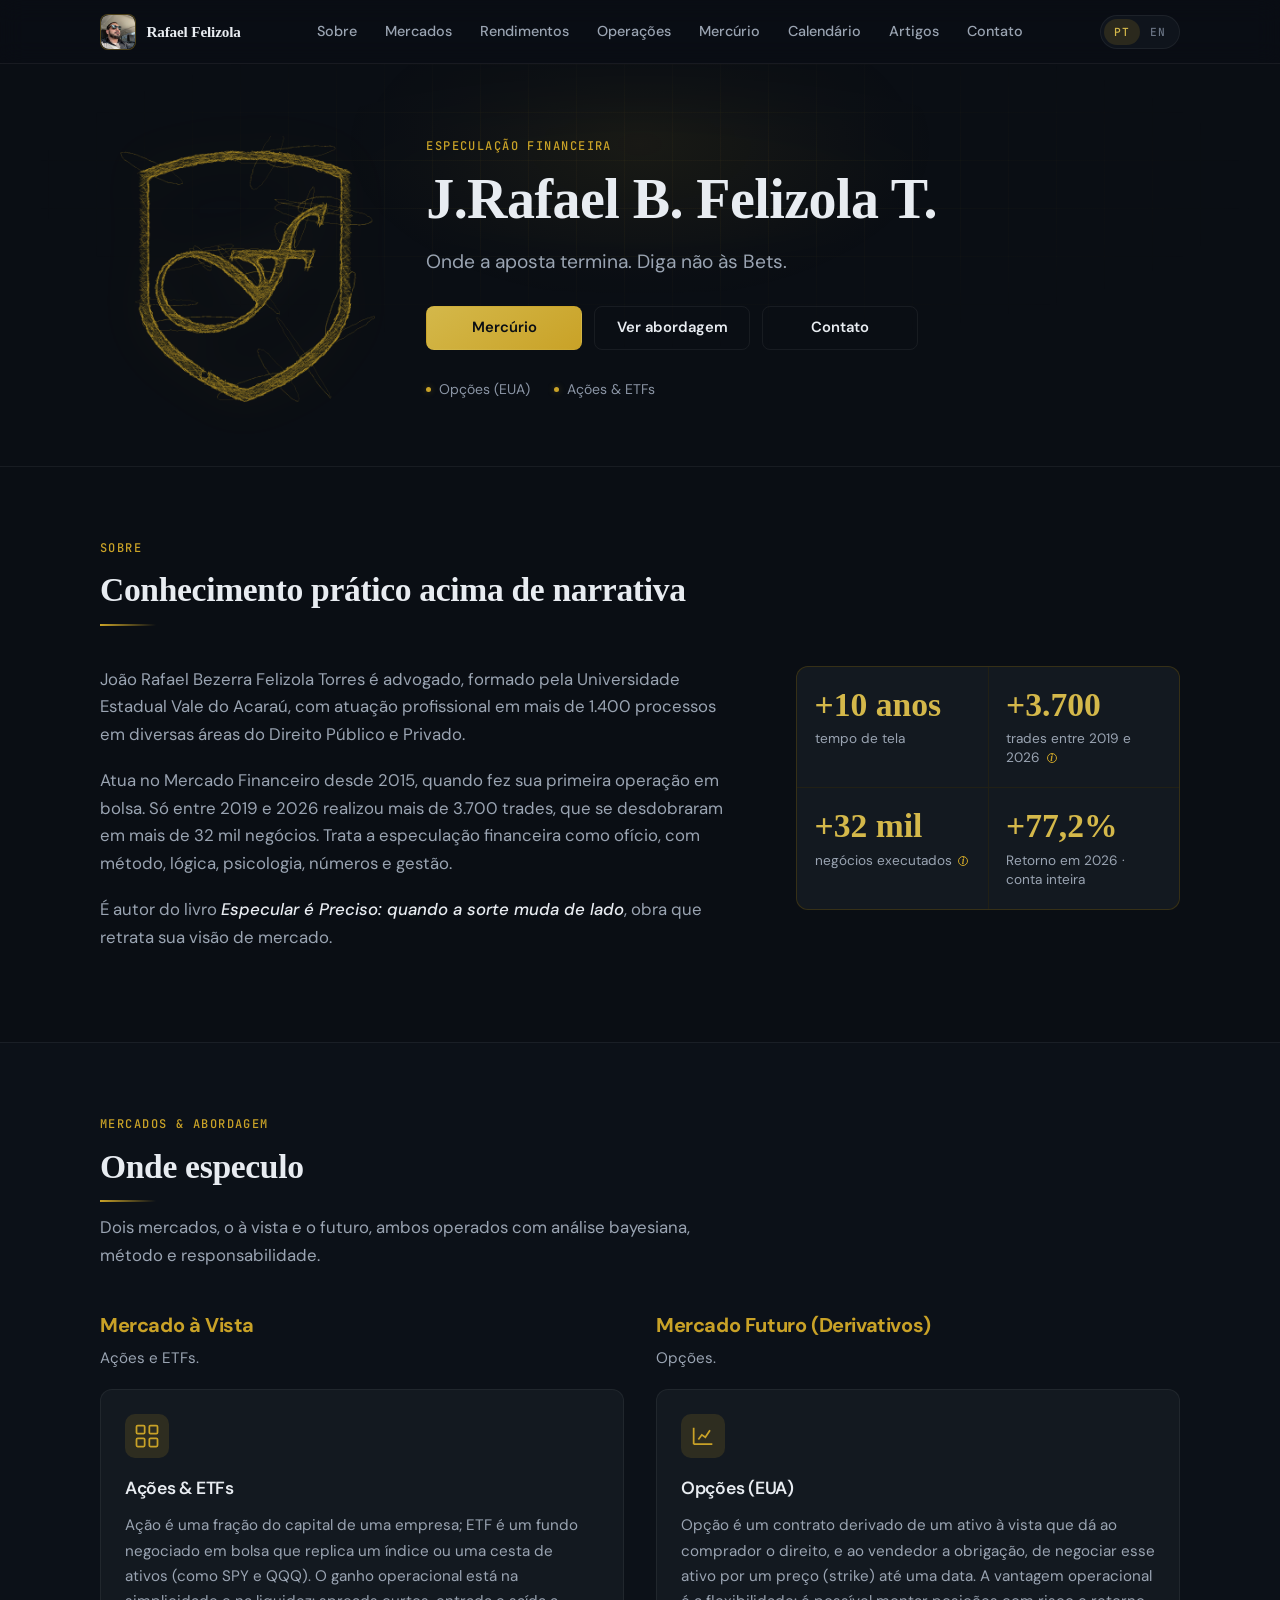
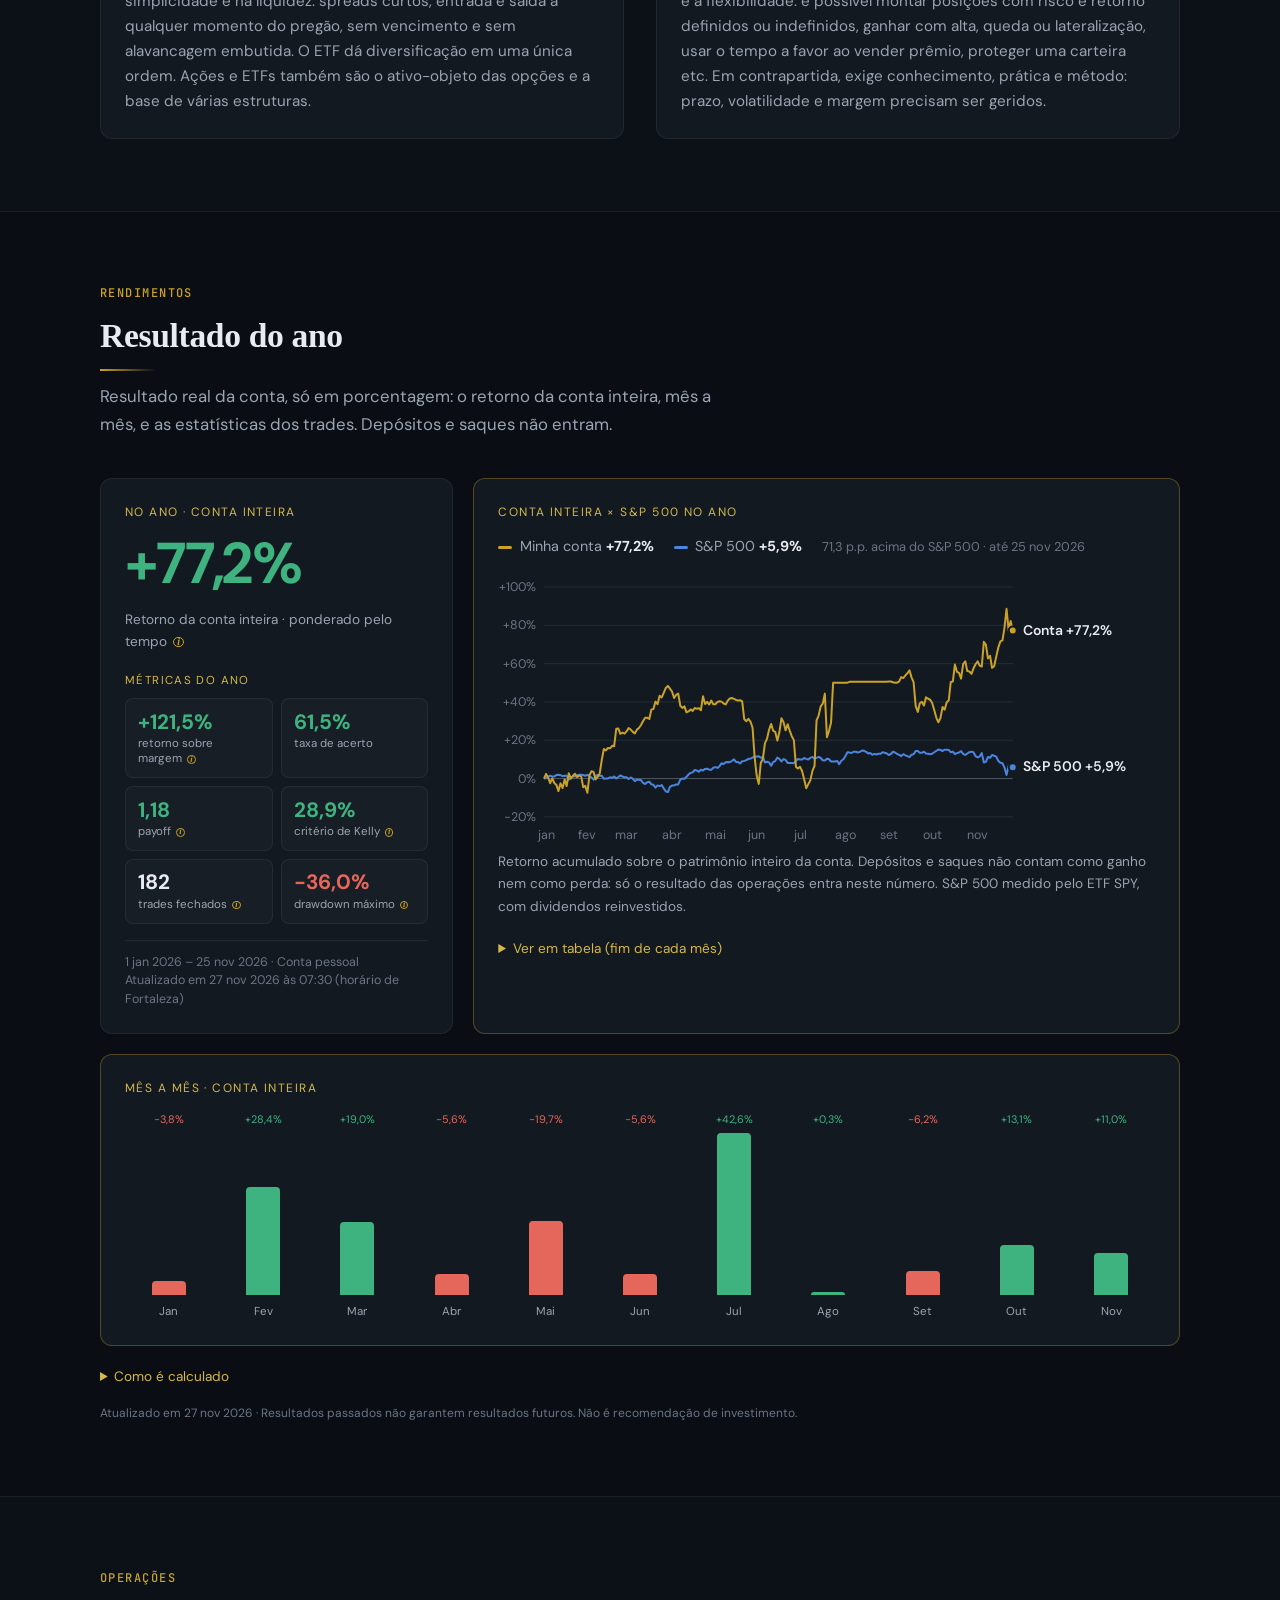
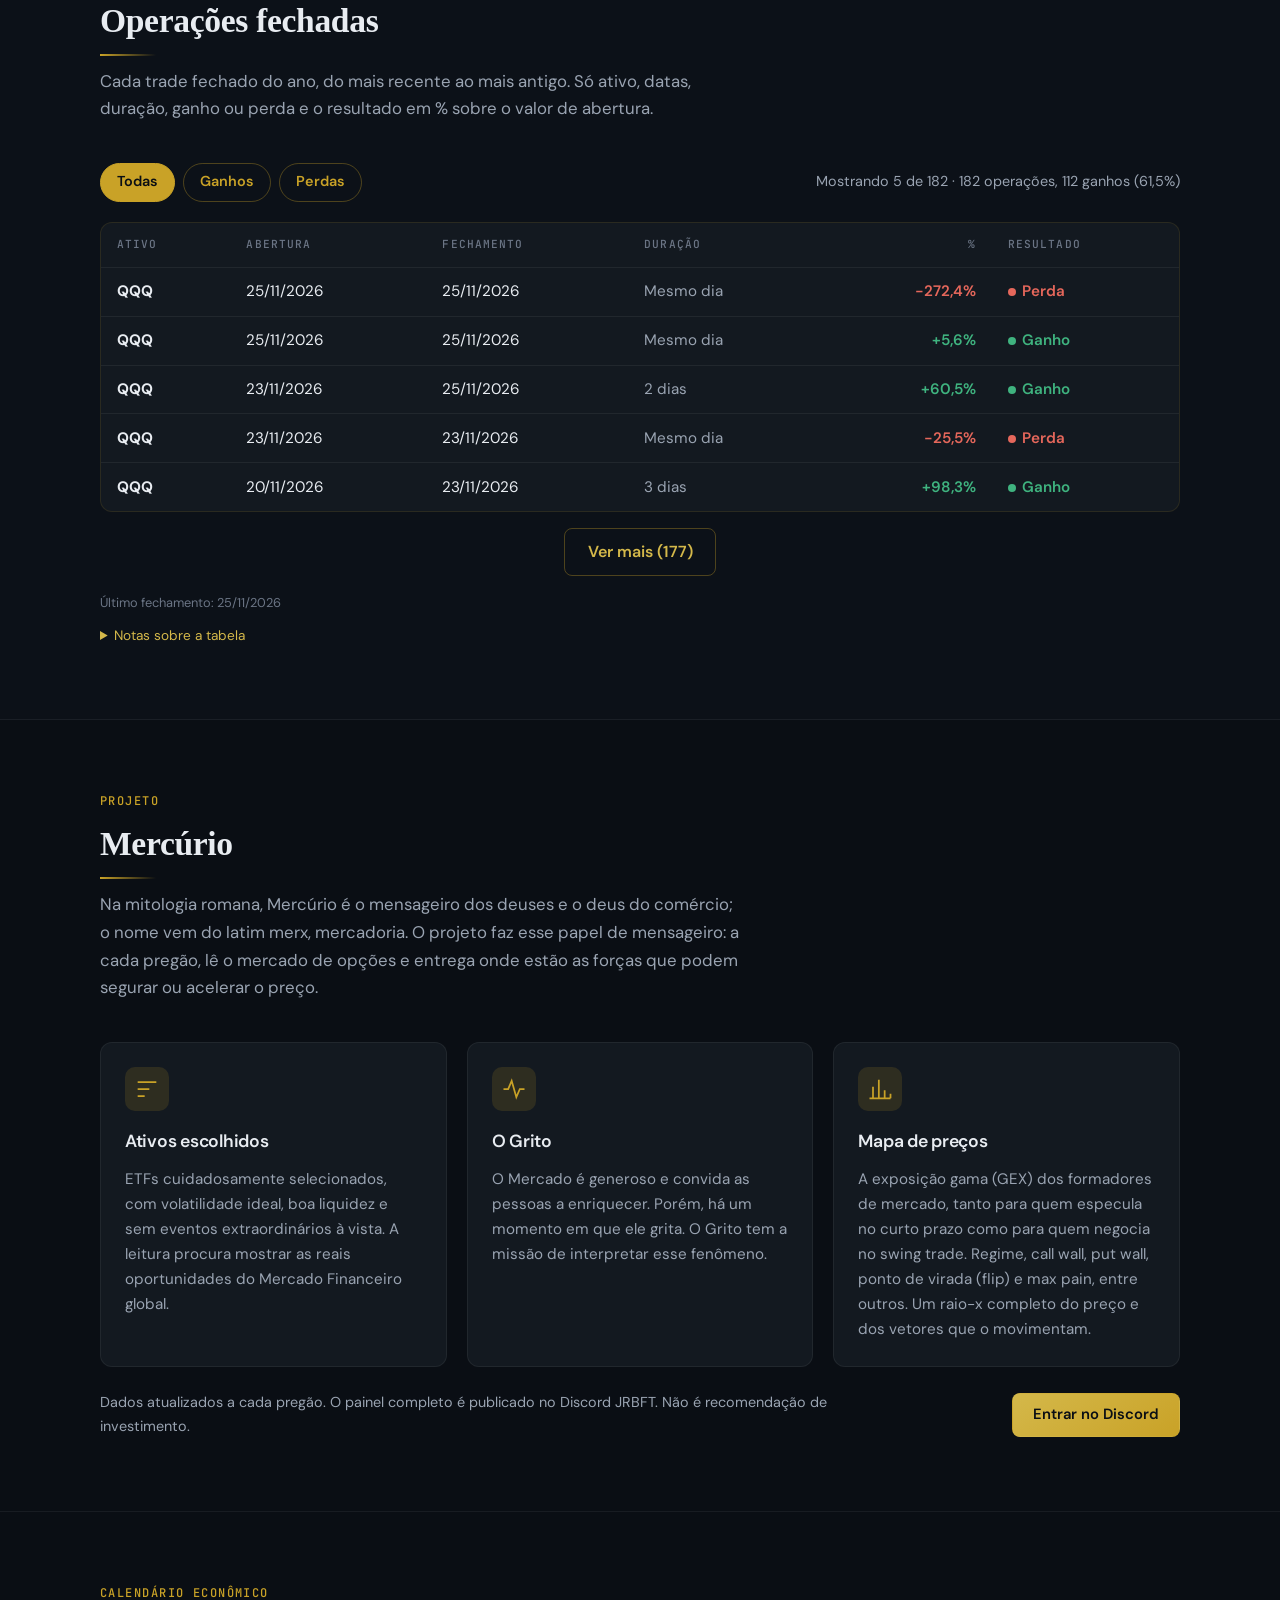
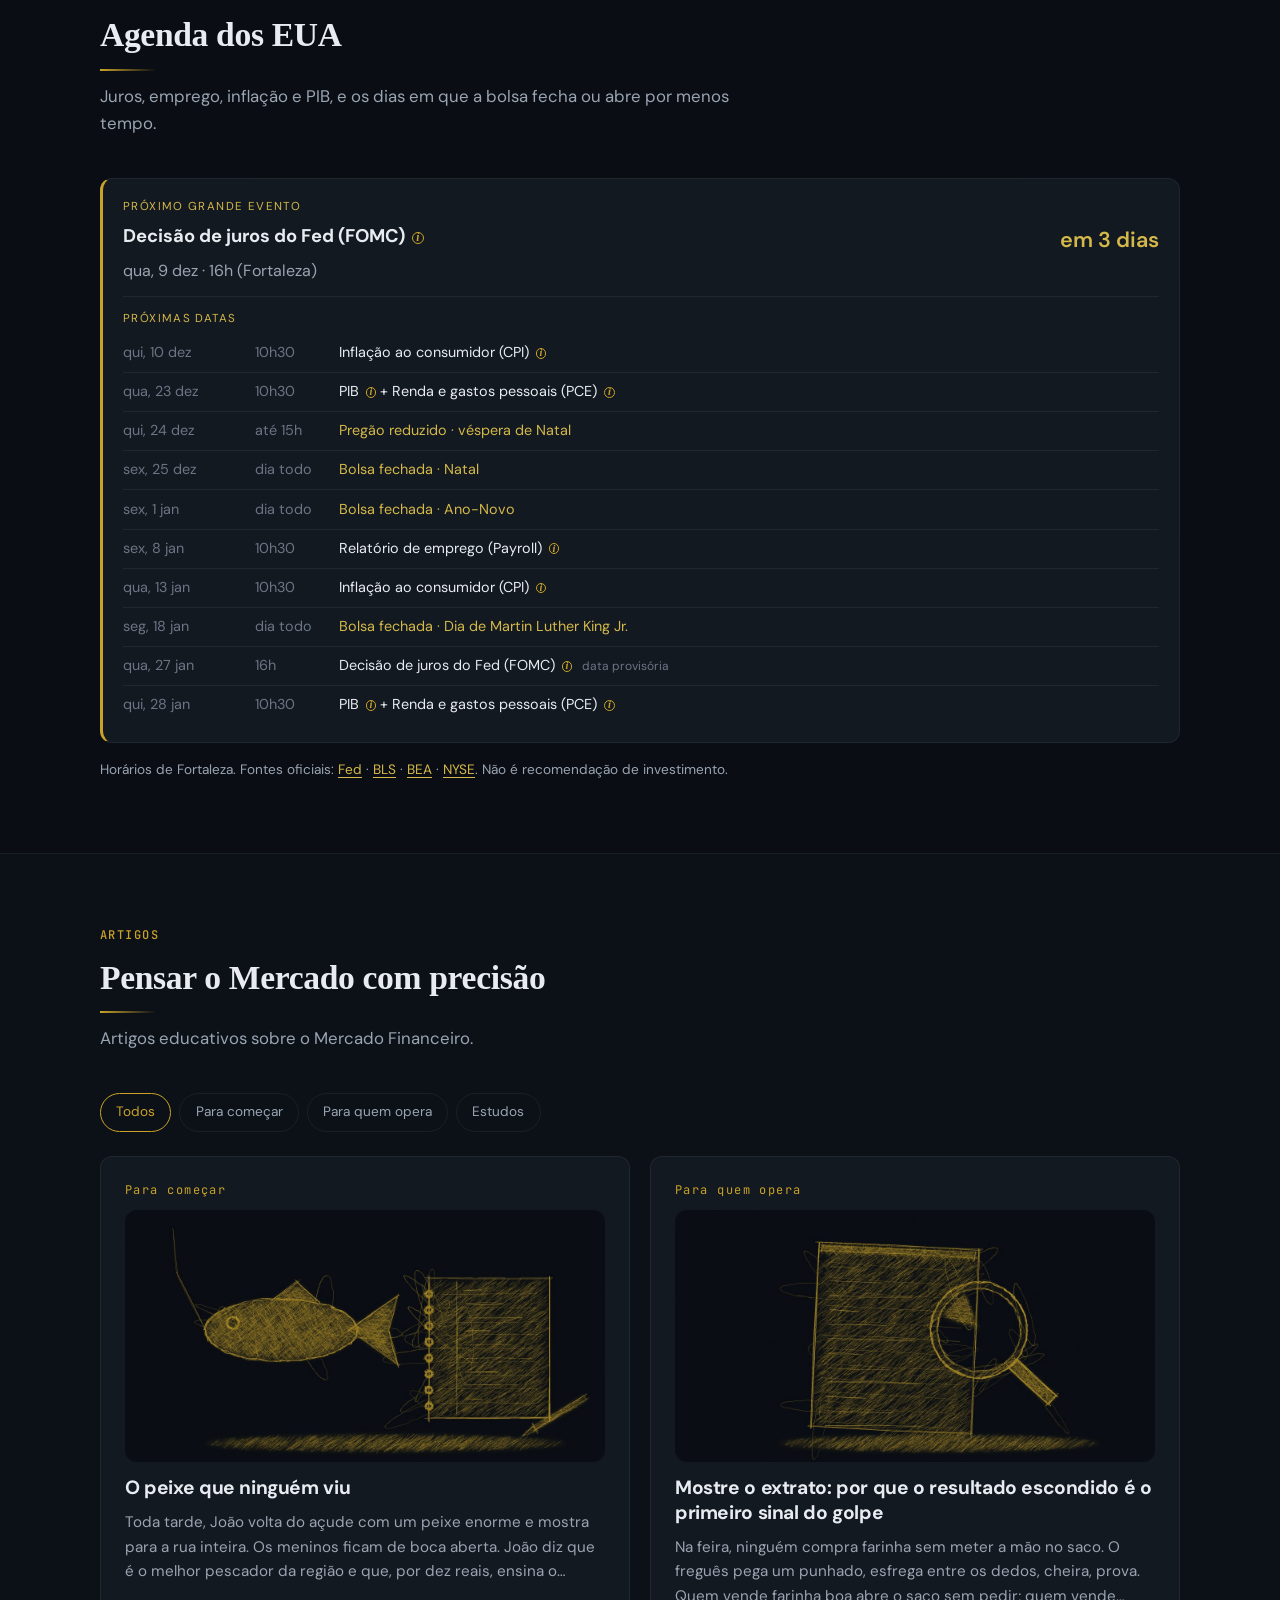
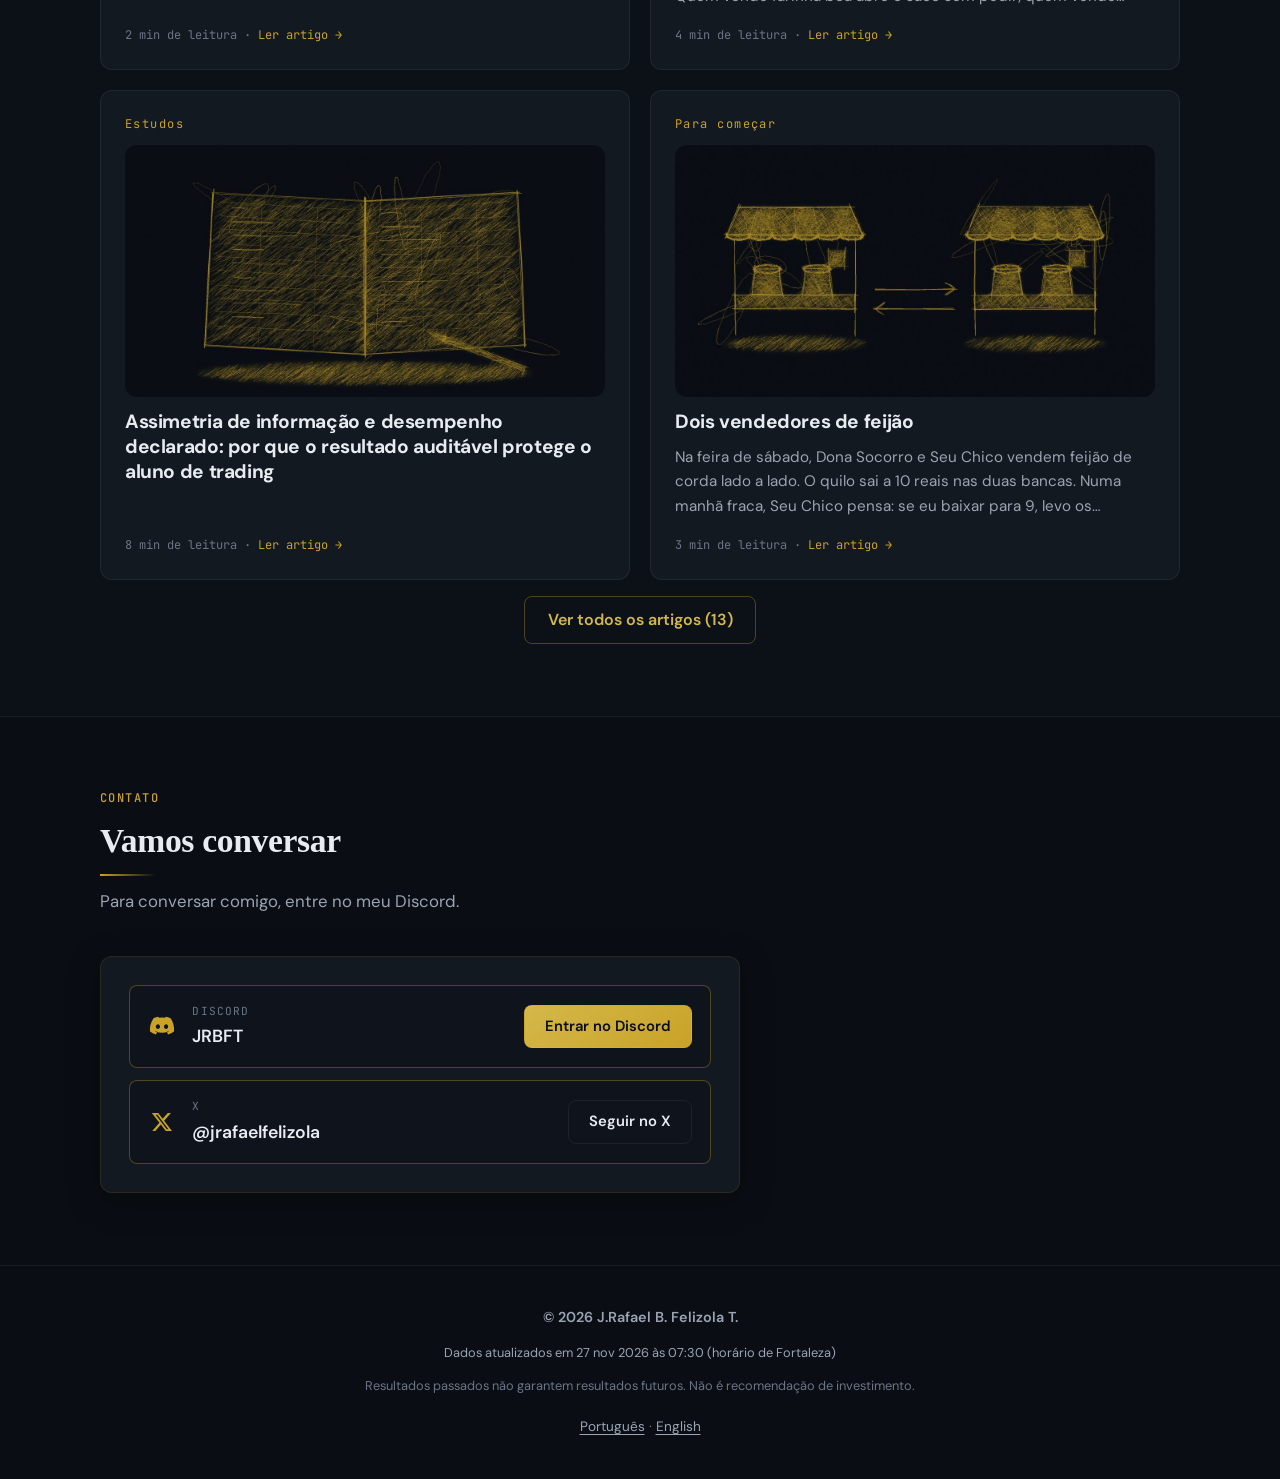
==== commit 8b140ca1: "Site: atualizacao 2026-11-27 07:35 (publicado pelo Rafael via publicar-site.ps1)" ====
--- a/index.html
+++ b/index.html
@@ -25,7 +25,7 @@
   <link rel="preconnect" href="https://fonts.googleapis.com">
   <link rel="preconnect" href="https://fonts.gstatic.com" crossorigin>
   <link href="https://fonts.googleapis.com/css2?family=DM+Sans:ital,opsz,wght@0,9..40,400;0,9..40,500;0,9..40,600;0,9..40,700;1,9..40,400&family=EB+Garamond:ital,wght@0,400;0,500;0,600;0,700;1,400;1,500&family=JetBrains+Mono:wght@400;500&display=swap" rel="stylesheet">
-  <link rel="stylesheet" href="assets/css/style.css?v=3e541e716c">
+  <link rel="stylesheet" href="assets/css/style.css?v=8c43fc1c1a">
   <link rel="icon" href="assets/img/favicon.ico?v=e6ac0f9904" sizes="any">
   <link rel="icon" type="image/png" sizes="32x32" href="assets/img/favicon-32.png?v=fe10eb4a48">
   <link rel="apple-touch-icon" href="assets/img/apple-touch-icon.png?v=87b5f9a053">
@@ -116,8 +116,8 @@
         </div>
         <dl class="about-facts">
           <div><dt id="about-years">+10 anos</dt><dd data-i18n="about.f1">tempo de tela</dd></div>
-          <div><dt data-i18n="about.n2">+3.700</dt><dd data-i18n="about.f2">trades entre 2019 e 2026</dd></div>
-          <div><dt data-i18n="about.n3">+32 mil</dt><dd data-i18n="about.f3">negócios executados</dd></div>
+          <div><dt data-i18n="about.n2">+3.700</dt><dd data-i18n="about.f2" data-i18n-html>trades entre 2019 e 2026 <span class="info" tabindex="0" role="button" aria-label="Trade é a operação completa: a entrada e a saída de uma posição. Uma estratégia de opções com várias pernas conta como um trade só." data-tip="Trade é a operação completa: a entrada e a saída de uma posição. Uma estratégia de opções com várias pernas conta como um trade só.">i</span></dd></div>
+          <div><dt data-i18n="about.n3">+32 mil</dt><dd data-i18n="about.f3" data-i18n-html>negócios executados <span class="info" tabindex="0" role="button" aria-label="Negócio é cada execução registrada pela corretora: cada perna, cada abertura, cada fechamento e cada parte de uma ordem executada em lotes. Por isso um trade costuma gerar vários negócios." data-tip="Negócio é cada execução registrada pela corretora: cada perna, cada abertura, cada fechamento e cada parte de uma ordem executada em lotes. Por isso um trade costuma gerar vários negócios.">i</span></dd></div>
           <div><dt id="about-roi">—</dt><dd id="about-roi-l">Retorno no ano · conta inteira</dd></div>
         </dl>
         </div>
@@ -296,7 +296,7 @@
     </div>
   </footer>
 
-  <script src="assets/js/main.js?v=c0aedc393f"></script>
+  <script src="assets/js/main.js?v=03955280f2"></script>
   <script src="assets/js/performance.js?v=08fd73a14f"></script>
   <script src="assets/js/benchmark.js?v=2680a35078"></script>
   <script src="assets/js/trades.js?v=4a24140e8b"></script>
--- a/assets/css/style.css
+++ b/assets/css/style.css
@@ -561,3 +561,9 @@
 .cal-exp p>span:first-child{color:var(--text-muted)}
 .cal-exp-src{font-size:.75rem;color:var(--text-dim)}.cal-exp-src a{color:inherit}
 .cal-next .info::after{width:min(300px,calc(100vw - 4rem))}
+/* 27/11/2026: "i" dos numeros do Sobre (caixa inteira como ancora do balao) */
+.about-facts{position:relative;overflow:visible}
+.about-facts>div:nth-child(1){border-top-left-radius:var(--radius)}.about-facts>div:nth-child(2){border-top-right-radius:var(--radius)}
+.about-facts>div:nth-child(3){border-bottom-left-radius:var(--radius)}.about-facts>div:nth-child(4){border-bottom-right-radius:var(--radius)}
+.about-facts .info{position:static}
+.about-facts .info::after{left:0;right:0;width:auto;transform:none;bottom:calc(100% + 8px)}
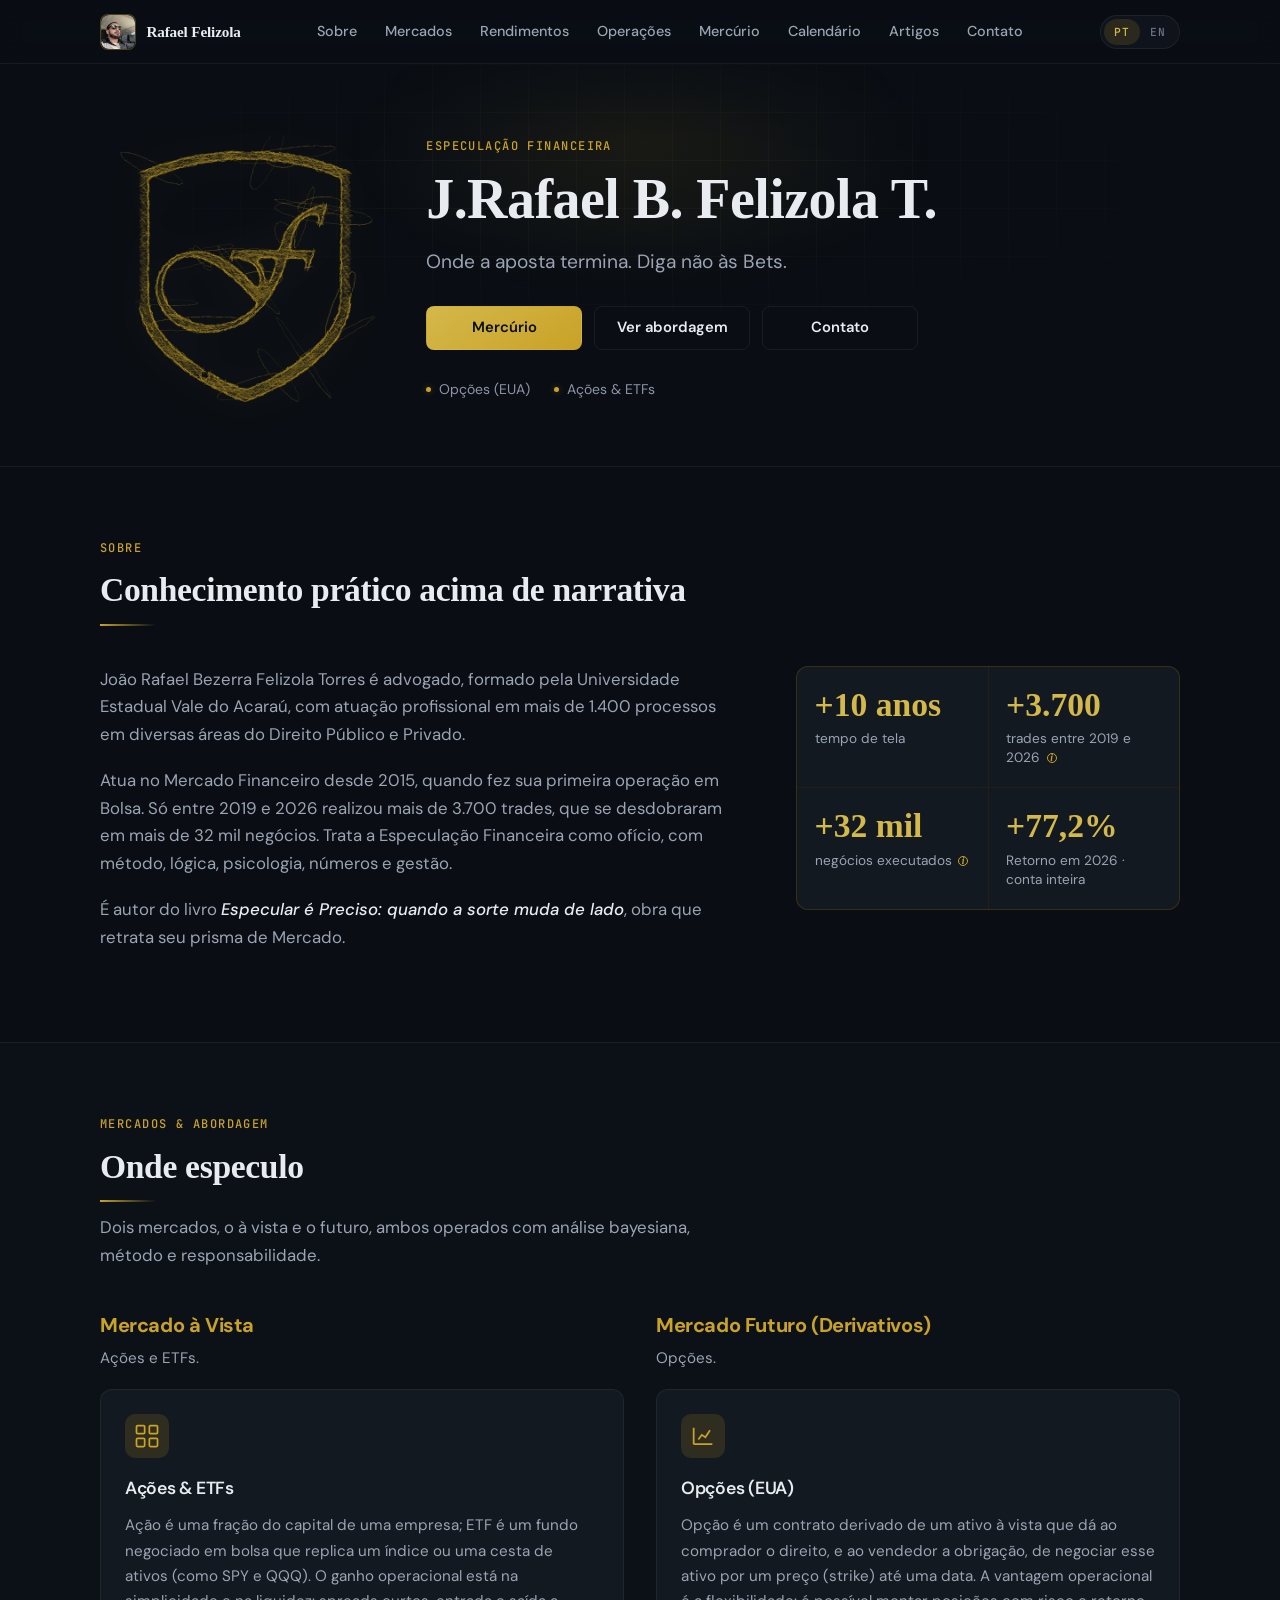
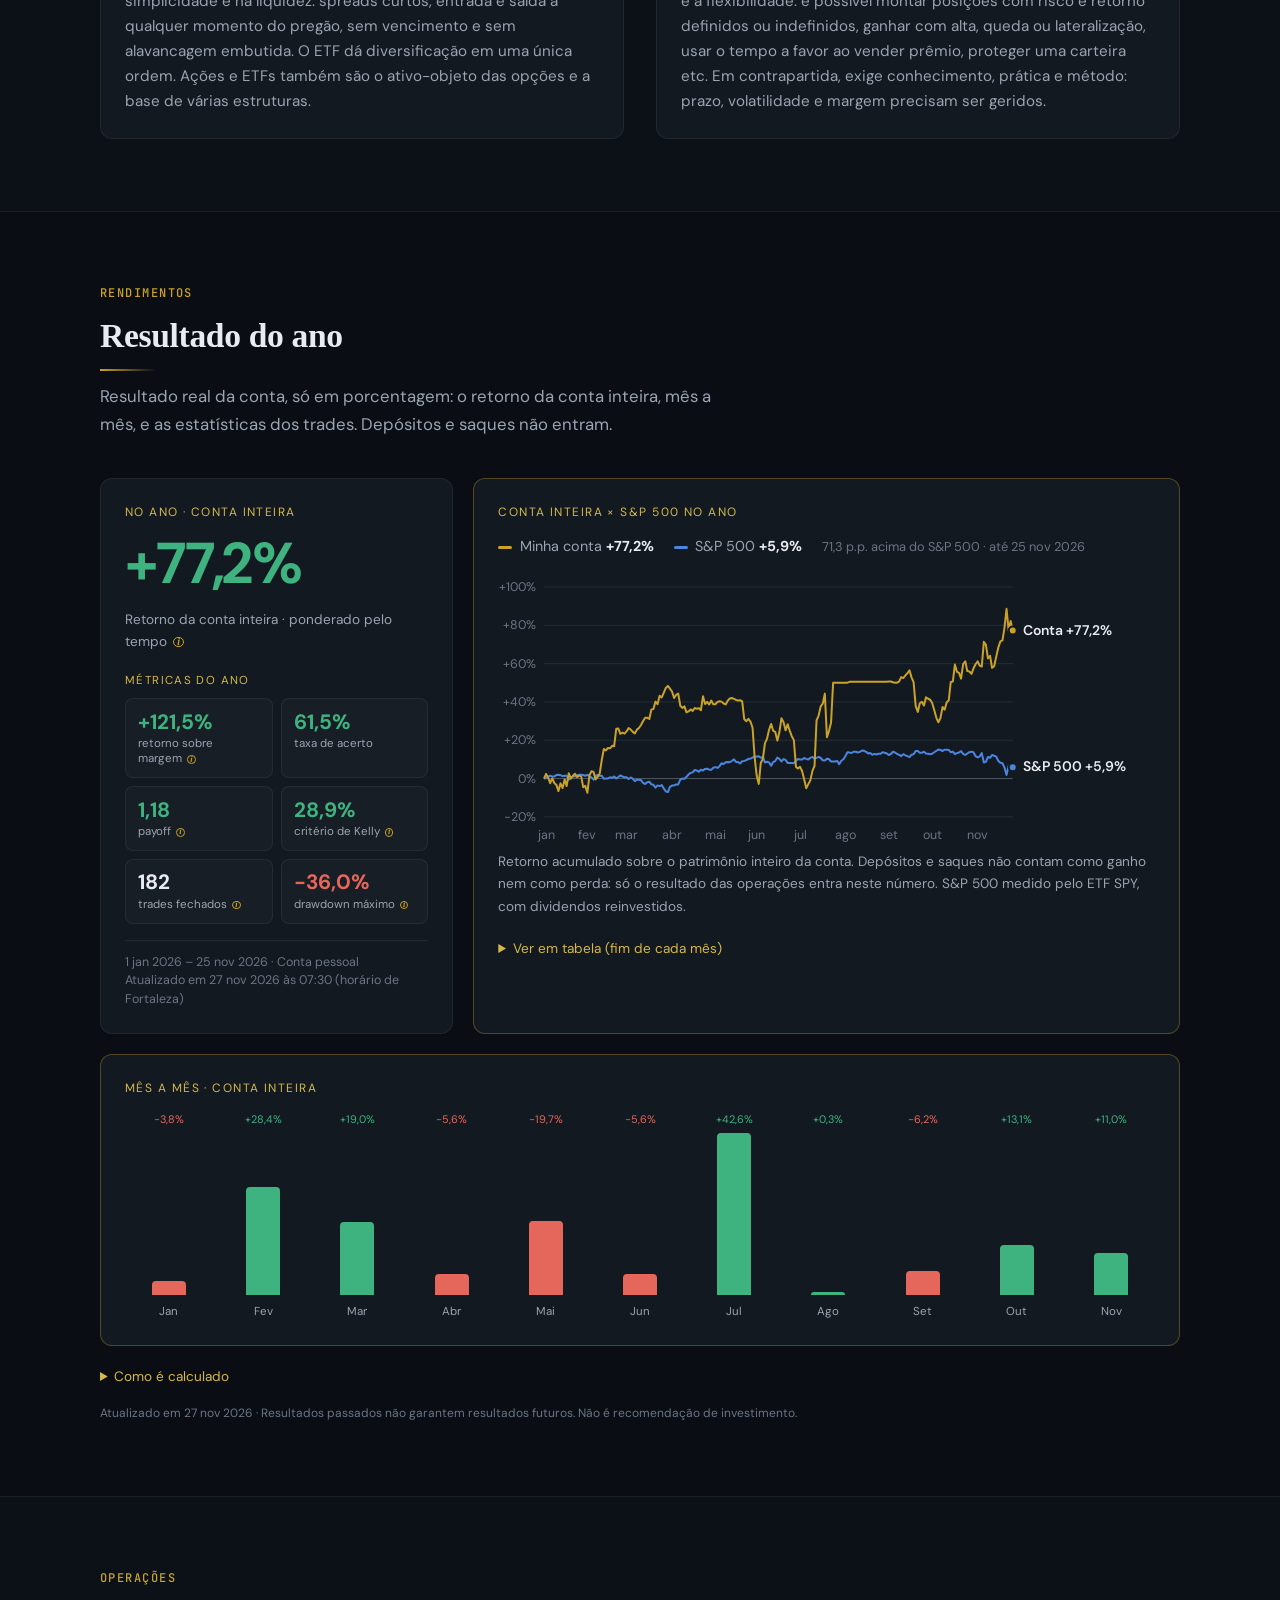
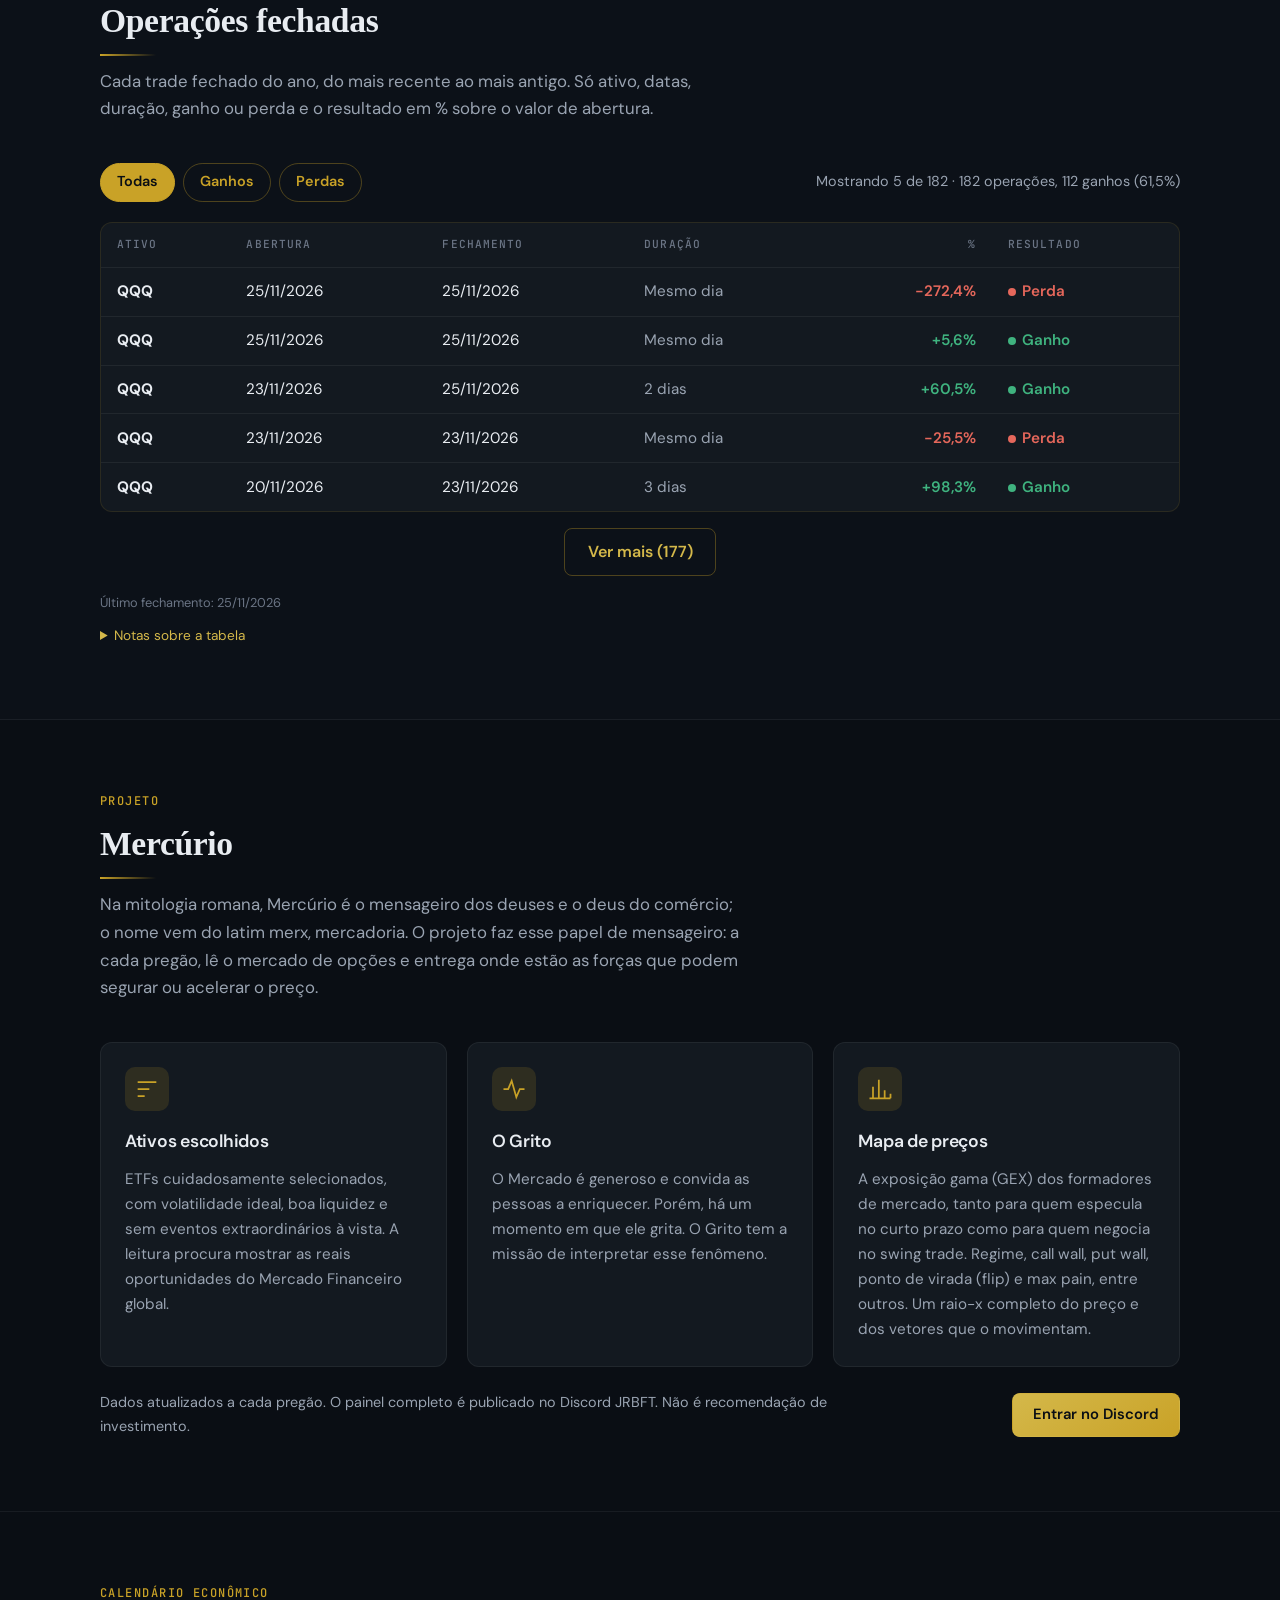
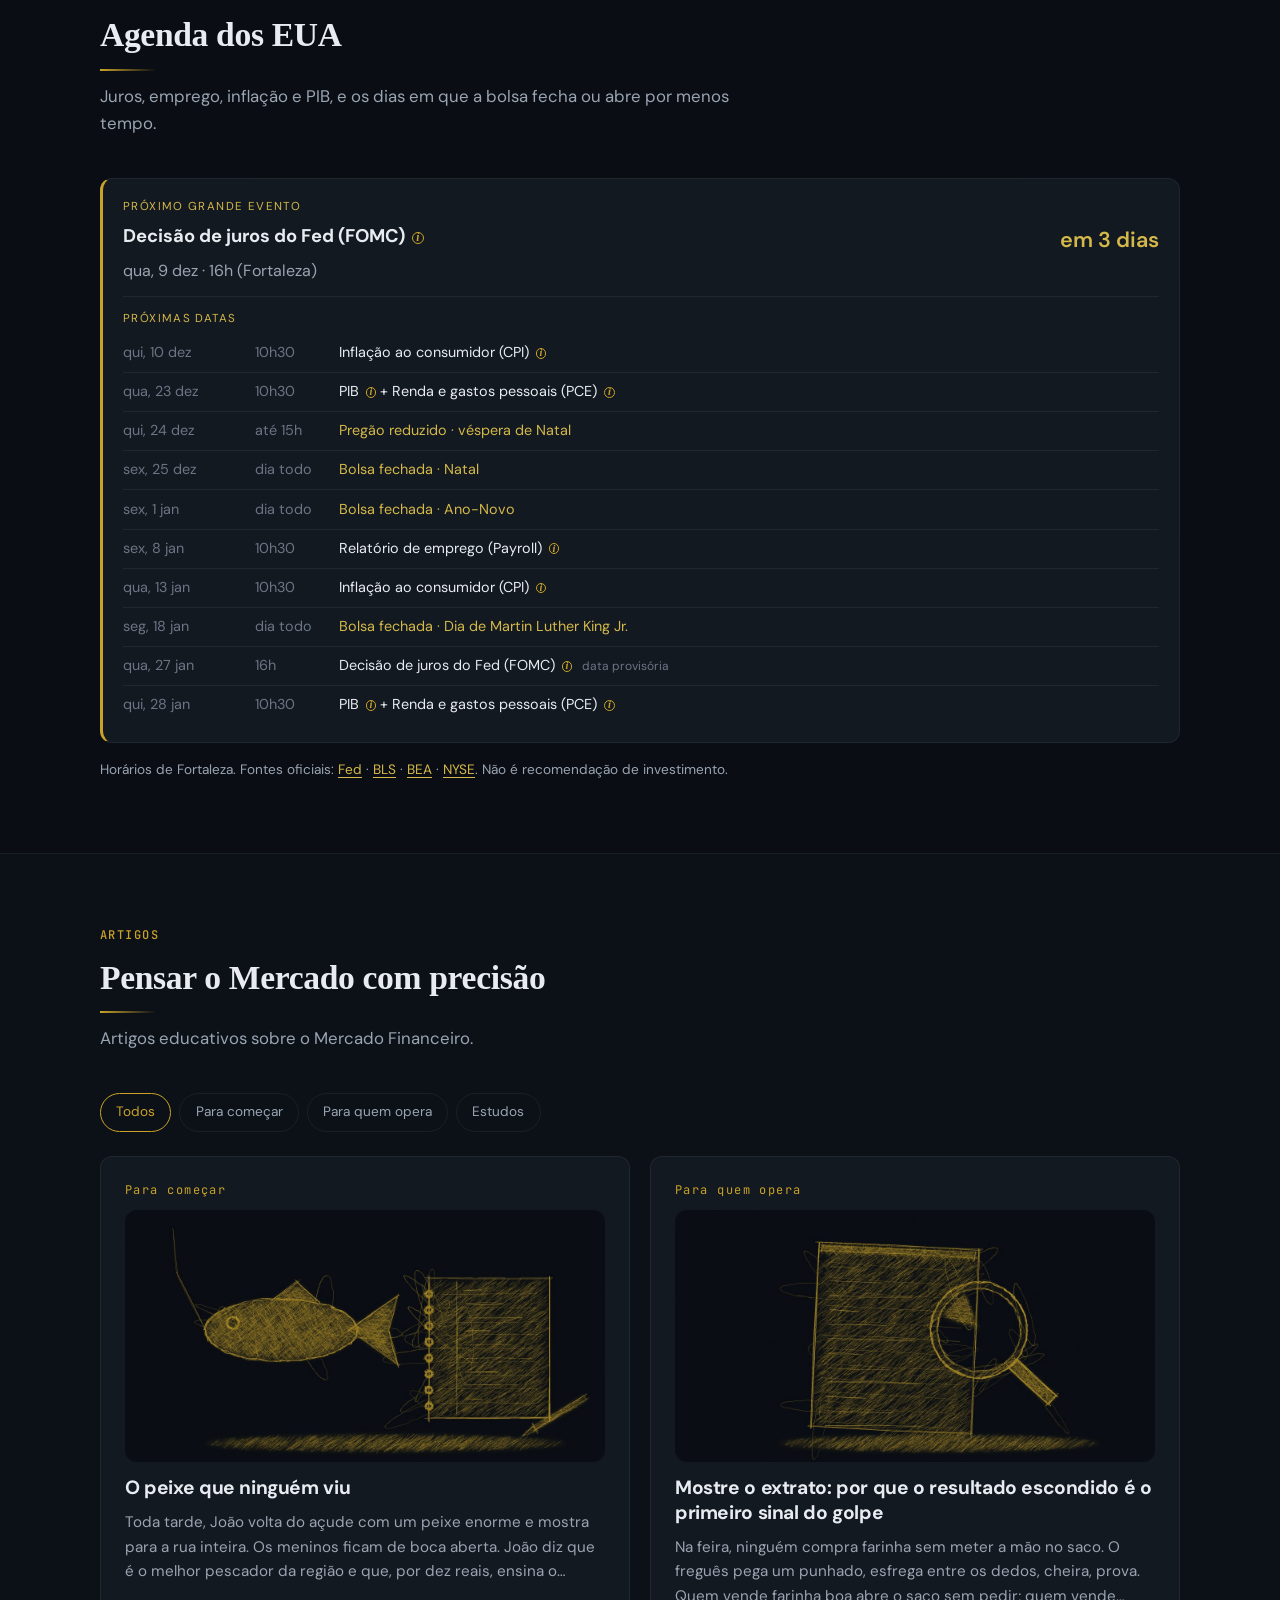
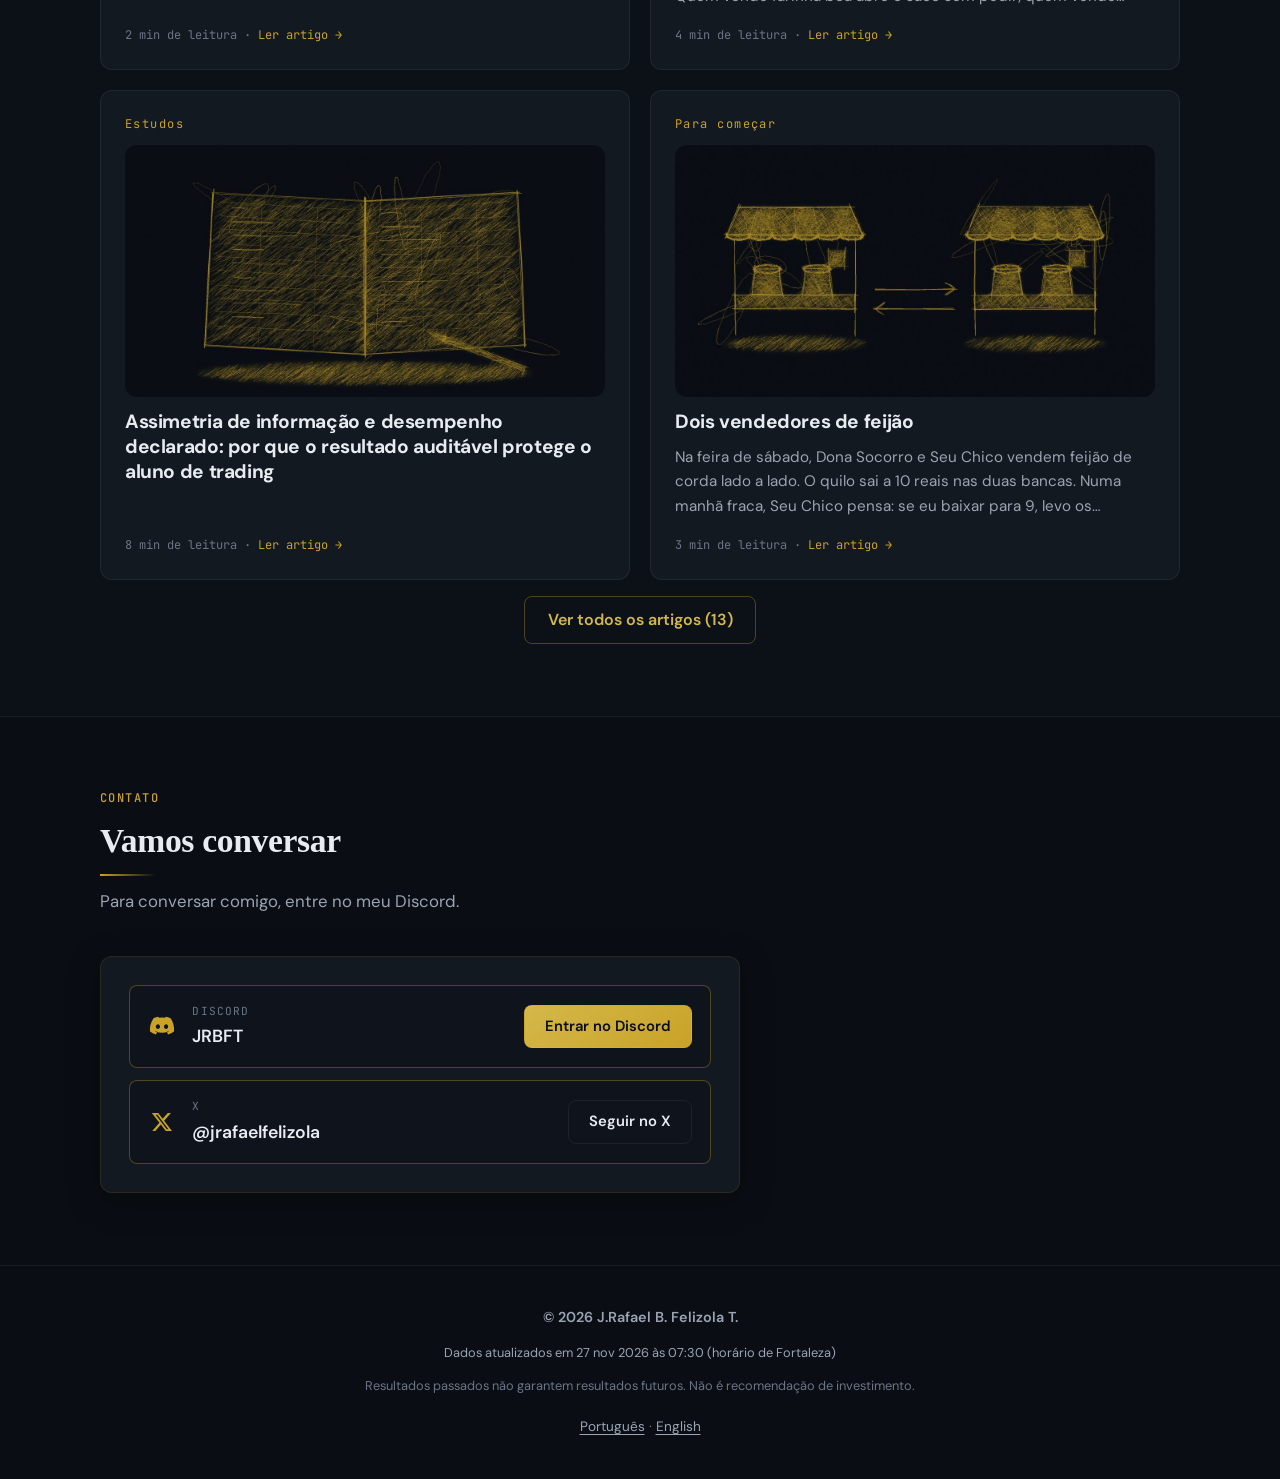
==== commit 1ccc61c3: "Site: atualizacao 2026-11-27 07:39 (publicado pelo Rafael via publicar-site.ps1)" ====
--- a/index.html
+++ b/index.html
@@ -111,8 +111,8 @@
         <div class="about-layout">
         <div class="about-copy">
           <p data-i18n="about.lead">João Rafael Bezerra Felizola Torres é advogado, formado pela Universidade Estadual Vale do Acaraú, com atuação profissional em mais de 1.400 processos em diversas áreas do Direito Público e Privado.</p>
-          <p data-i18n="about.p2">Atua no Mercado Financeiro desde 2015, quando fez sua primeira operação em bolsa. Só entre 2019 e 2026 realizou mais de 3.700 trades, que se desdobraram em mais de 32 mil negócios. Trata a especulação financeira como ofício, com método, lógica, psicologia, números e gestão.</p>
-          <p data-i18n="about.p3" data-i18n-html>É autor do livro <em>Especular é Preciso: quando a sorte muda de lado</em>, obra que retrata sua visão de mercado.</p>
+          <p data-i18n="about.p2">Atua no Mercado Financeiro desde 2015, quando fez sua primeira operação em Bolsa. Só entre 2019 e 2026 realizou mais de 3.700 trades, que se desdobraram em mais de 32 mil negócios. Trata a Especulação Financeira como ofício, com método, lógica, psicologia, números e gestão.</p>
+          <p data-i18n="about.p3" data-i18n-html>É autor do livro <em>Especular é Preciso: quando a sorte muda de lado</em>, obra que retrata seu prisma de Mercado.</p>
         </div>
         <dl class="about-facts">
           <div><dt id="about-years">+10 anos</dt><dd data-i18n="about.f1">tempo de tela</dd></div>
@@ -296,7 +296,7 @@
     </div>
   </footer>
 
-  <script src="assets/js/main.js?v=03955280f2"></script>
+  <script src="assets/js/main.js?v=c5341eb758"></script>
   <script src="assets/js/performance.js?v=08fd73a14f"></script>
   <script src="assets/js/benchmark.js?v=2680a35078"></script>
   <script src="assets/js/trades.js?v=4a24140e8b"></script>
